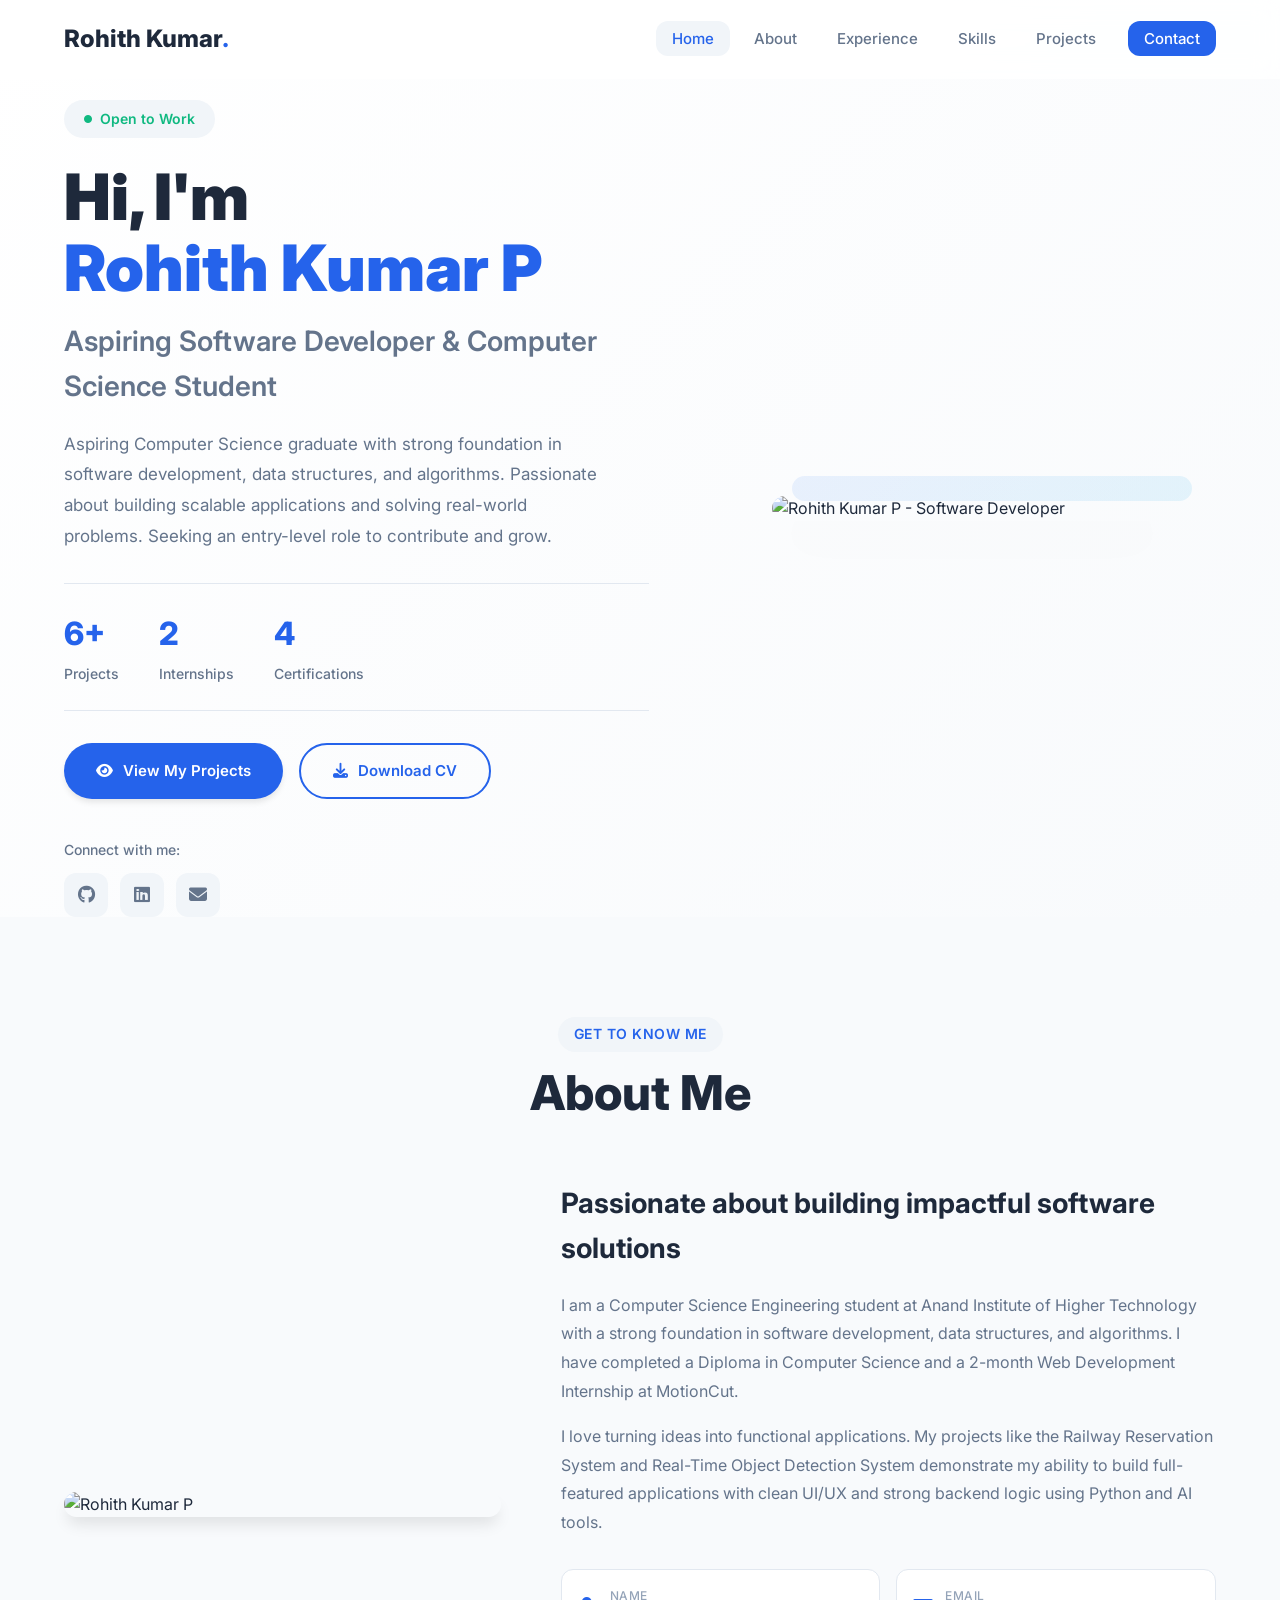
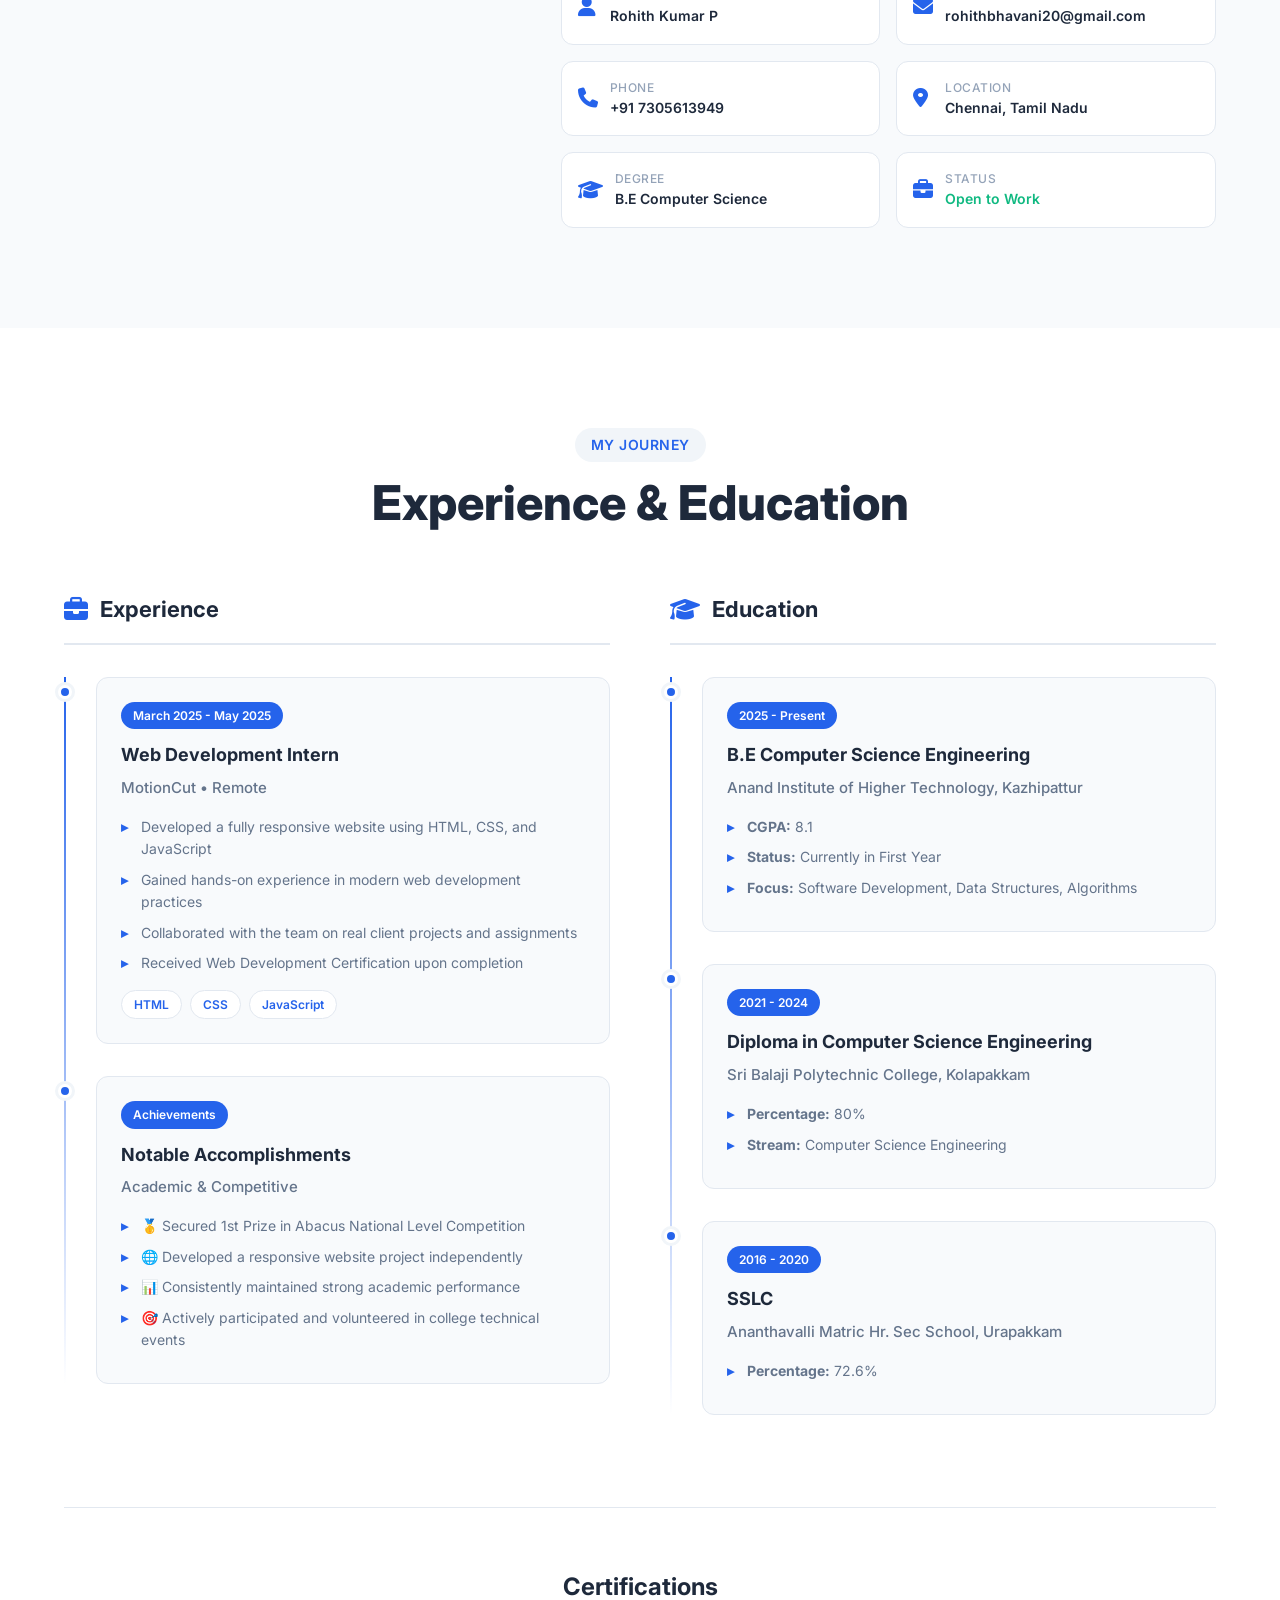
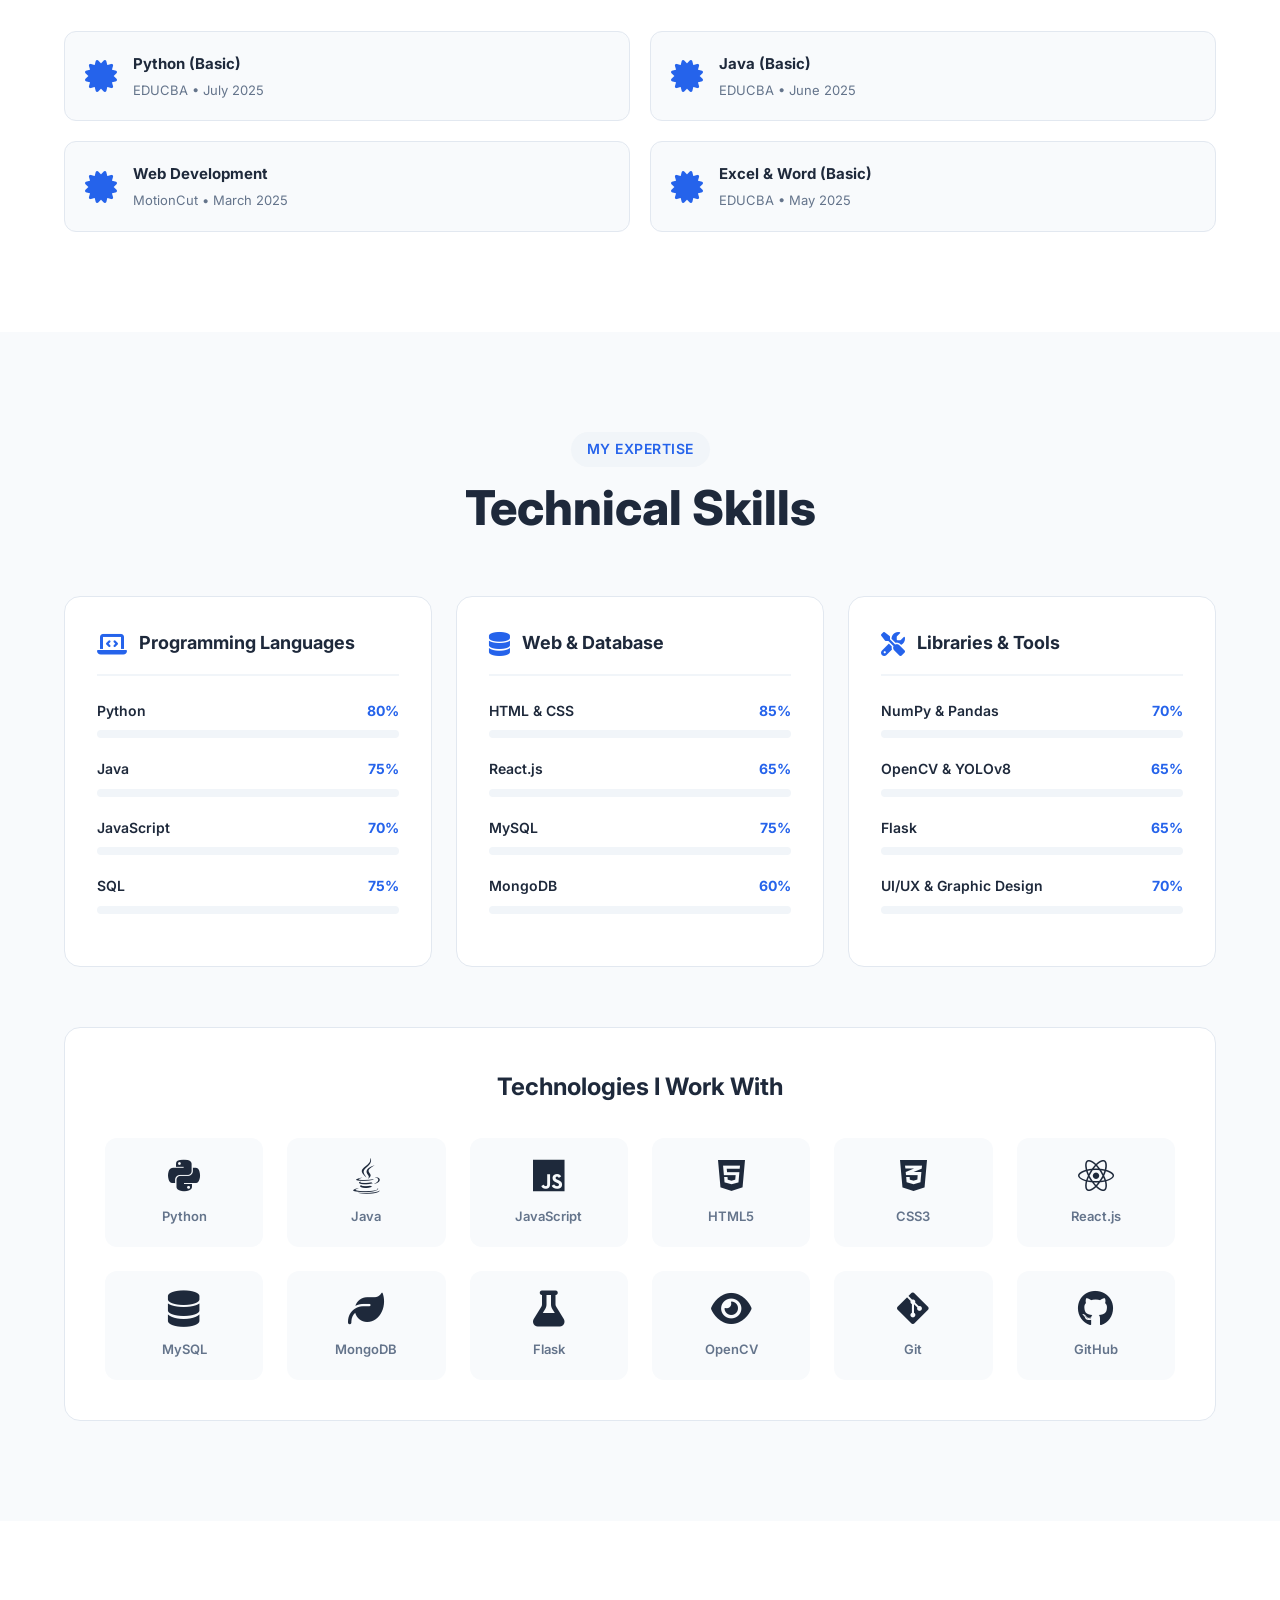
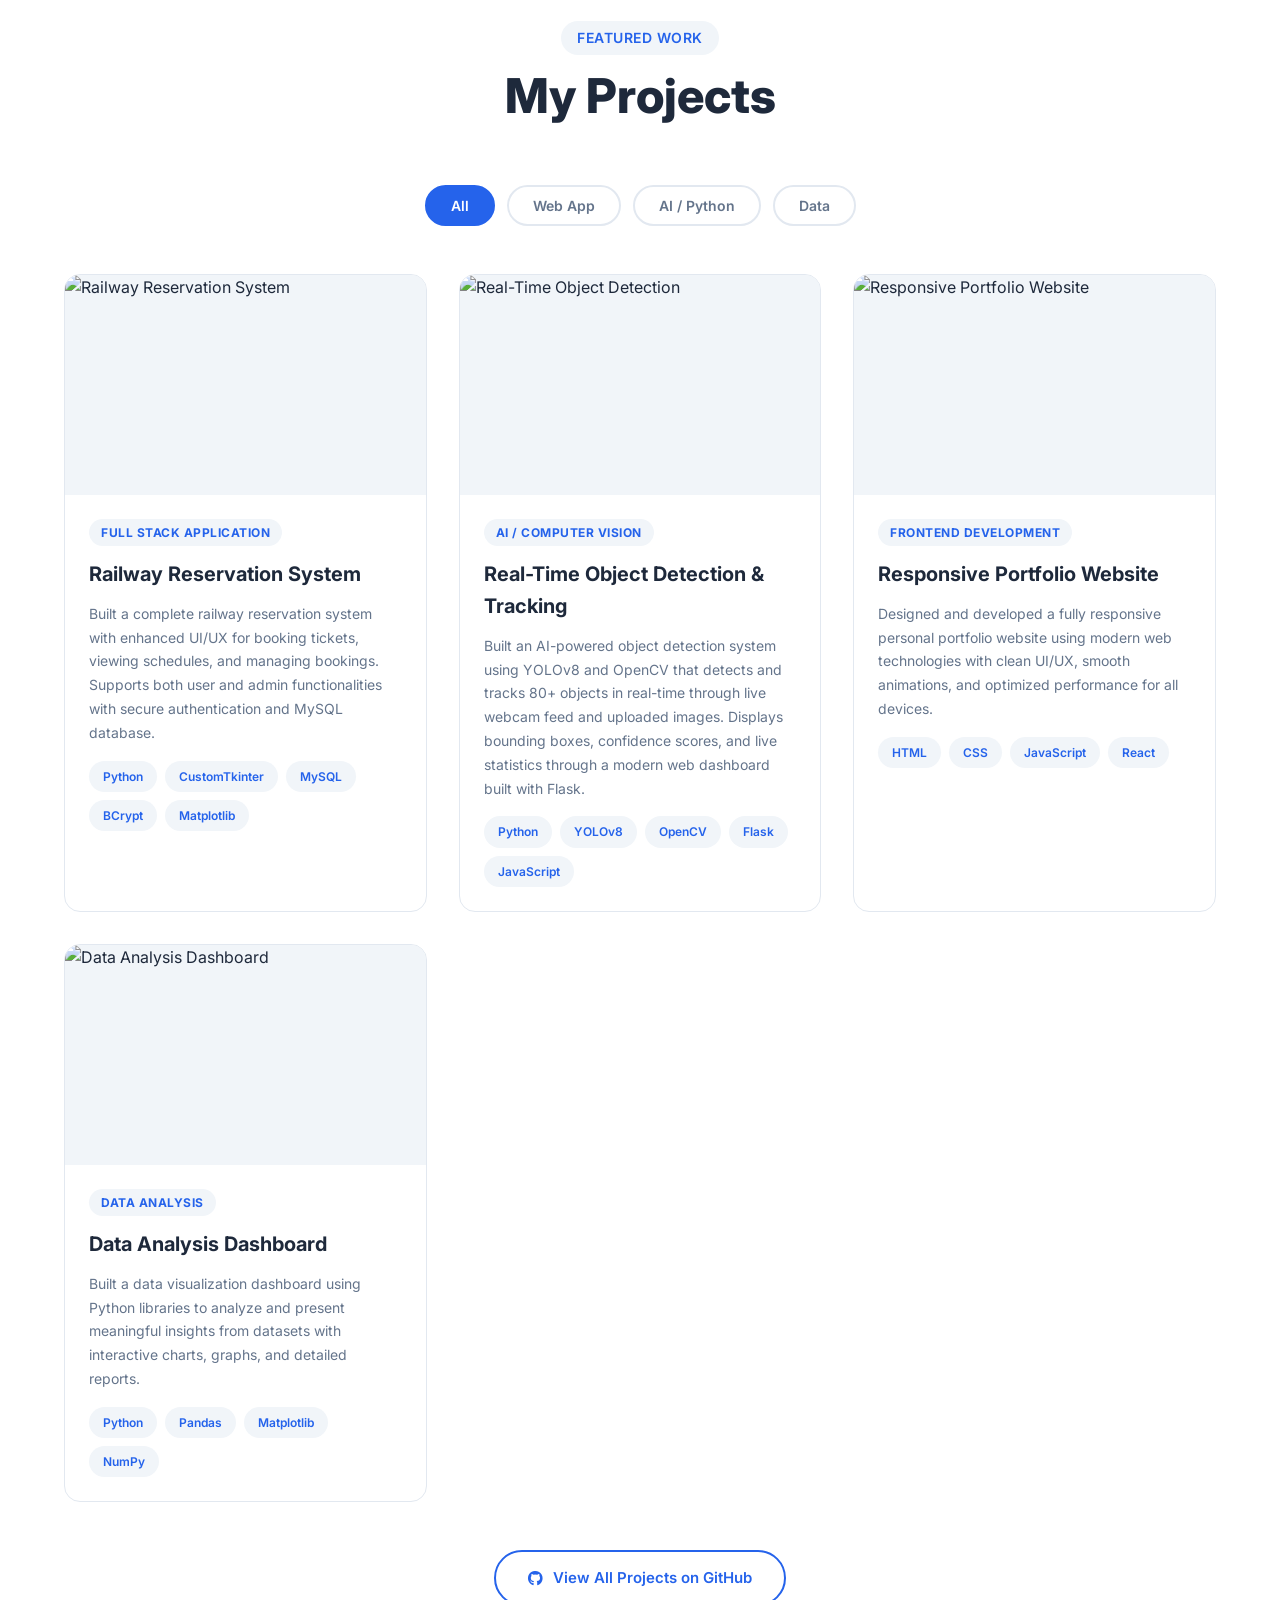
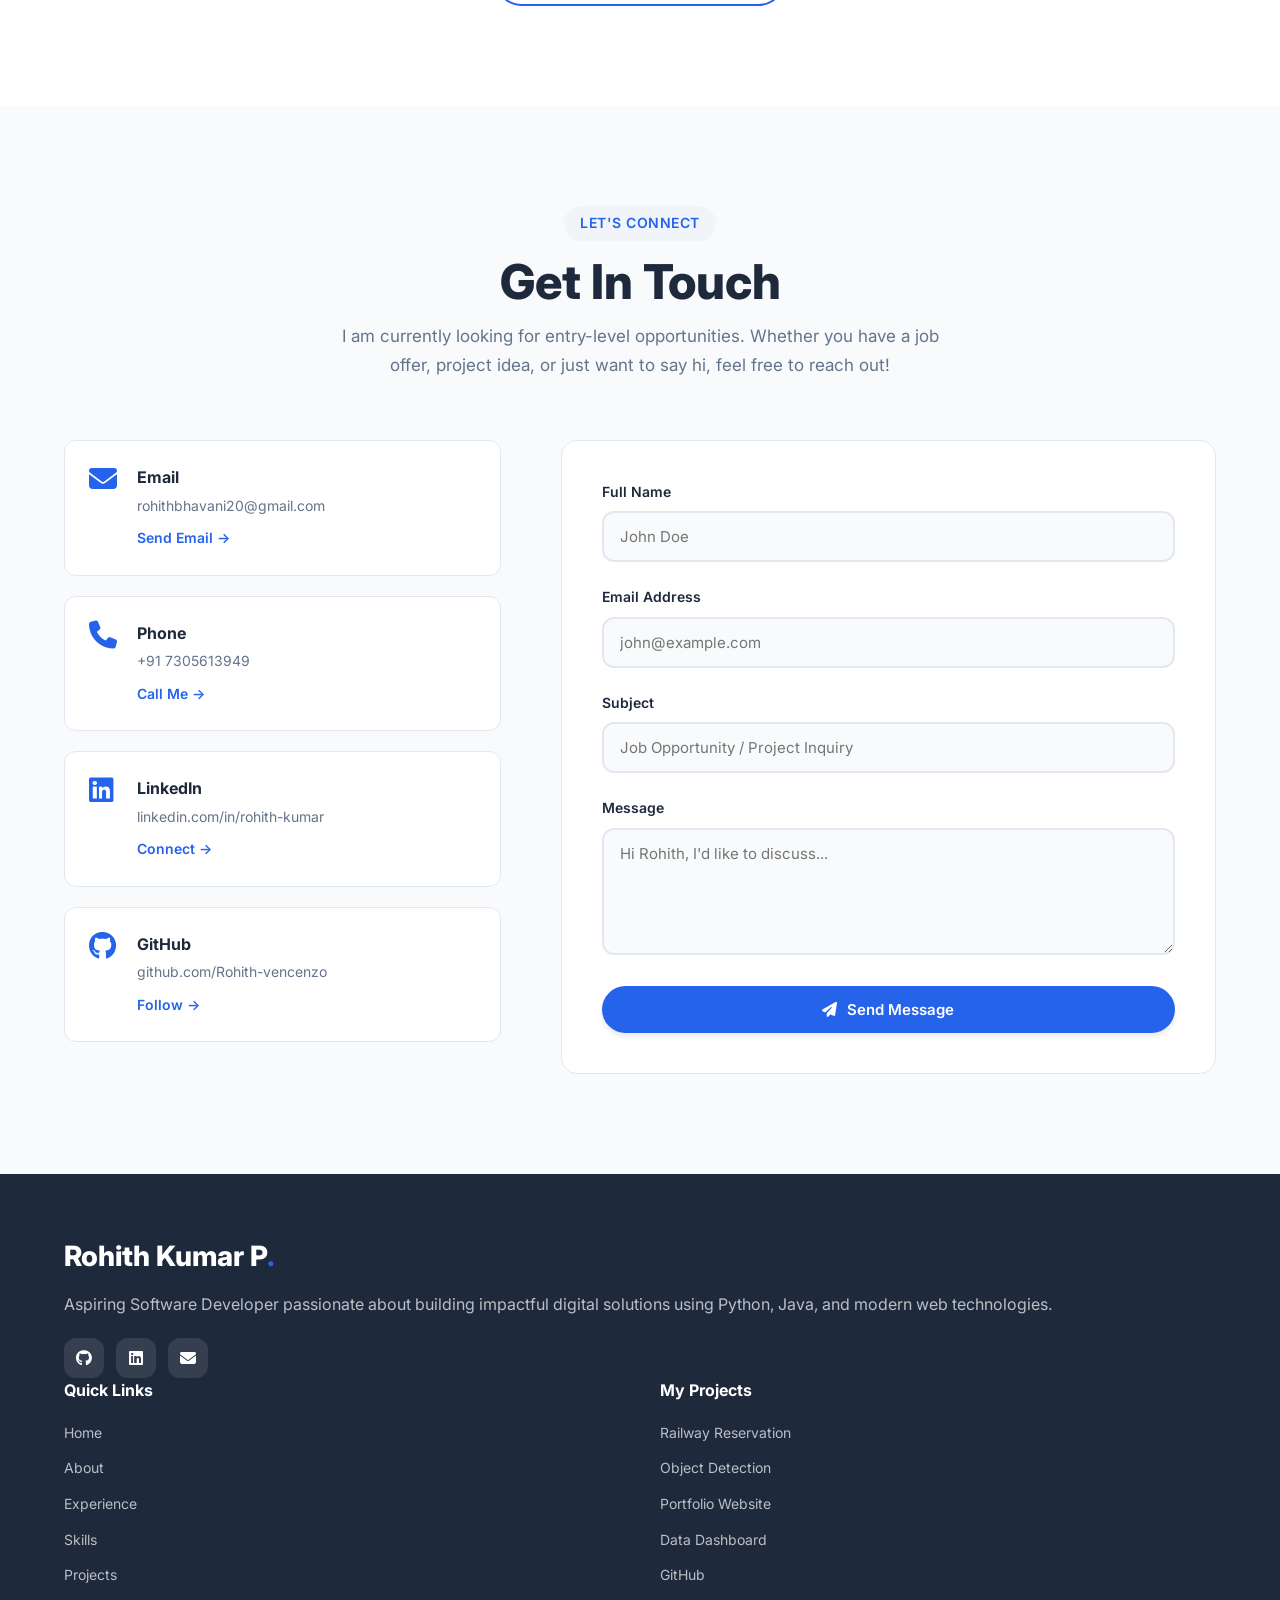
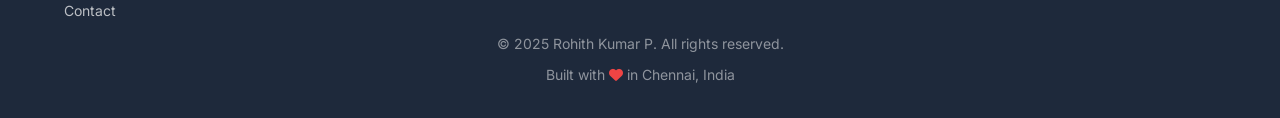
==== index.html @ 788bb5a9 "Rename portfolio.html to index.html" ====
<!DOCTYPE html>
<html lang="en">
<head>
    <meta charset="UTF-8">
    <meta name="viewport" content="width=device-width, initial-scale=1.0">
    <title>Rohith Kumar P | Software Developer</title>
    <link rel="stylesheet" href="style.css">
    <link rel="stylesheet" href="https://cdnjs.cloudflare.com/ajax/libs/font-awesome/6.5.0/css/all.min.css">
    <link href="https://fonts.googleapis.com/css2?family=Inter:wght@300;400;500;600;700;800&display=swap" rel="stylesheet">
</head>
<body>

    <!-- ========== NAVBAR ========== -->
    <nav class="navbar" id="navbar">
        <div class="nav-container">
            <div class="nav-logo">Rohith Kumar<span class="logo-dot">.</span></div>
            <ul class="nav-menu" id="nav-menu">
                <li><a href="#home" class="nav-link active">Home</a></li>
                <li><a href="#about" class="nav-link">About</a></li>
                <li><a href="#experience" class="nav-link">Experience</a></li>
                <li><a href="#skills" class="nav-link">Skills</a></li>
                <li><a href="#projects" class="nav-link">Projects</a></li>
                <li><a href="#contact" class="nav-link btn-contact">Contact</a></li>
            </ul>
            <div class="hamburger" id="hamburger">
                <span></span><span></span><span></span>
            </div>
        </div>
    </nav>

    <!-- ========== HERO SECTION ========== -->
    <section class="hero" id="home">
        <div class="container">
            <div class="hero-content">
                <div class="hero-text">
                    <div class="hero-badge">
                        <i class="fas fa-circle"></i> Open to Work
                    </div>
                    <h1 class="hero-title">
                        Hi, I'm <span class="highlight">Rohith Kumar P</span>
                    </h1>
                    <h2 class="hero-subtitle">
                        Aspiring Software Developer & Computer Science Student
                    </h2>
                    <p class="hero-description">
                        Aspiring Computer Science graduate with strong foundation in 
                        software development, data structures, and algorithms. Passionate 
                        about building scalable applications and solving real-world problems. 
                        Seeking an entry-level role to contribute and grow.
                    </p>
                    <div class="hero-stats">
                        <div class="stat-item">
                            <h3>6+</h3>
                            <p>Projects</p>
                        </div>
                        <div class="stat-item">
                            <h3>2</h3>
                            <p>Internships</p>
                        </div>
                        <div class="stat-item">
                            <h3>4</h3>
                            <p>Certifications</p>
                        </div>
                    </div>
                    <div class="hero-buttons">
                        <a href="#projects" class="btn btn-primary">
                            <i class="fas fa-eye"></i> View My Projects
                        </a>
                        <a href="assets/resume.pdf" 
                           class="btn btn-secondary" 
                           download="Rohith_Kumar_Resume.pdf">
                            <i class="fas fa-download"></i> Download CV
                        </a>
                    </div>
                    <div class="hero-social">
                        <p>Connect with me:</p>
                        <div class="social-links">
                            <a href="https://github.com/Rohith-vencenzo" 
                               target="_blank" 
                               aria-label="GitHub">
                                <i class="fab fa-github"></i>
                            </a>
                            <a href="https://www.linkedin.com/in/rohith-kumar-832450291" 
                               target="_blank" 
                               aria-label="LinkedIn">
                                <i class="fab fa-linkedin"></i>
                            </a>
                            <a href="mailto:rohithbhavani20@gmail.com" 
                               aria-label="Email">
                                <i class="fas fa-envelope"></i>
                            </a>
                        </div>
                    </div>
                </div>
                <div class="hero-image">
                    <div class="image-container">
                        <img src="assets/images/profile.png" 
                             alt="Rohith Kumar P - Software Developer">
                        <div class="image-shape"></div>
                    </div>
                </div>
            </div>
        </div>
    </section>

    <!-- ========== ABOUT SECTION ========== -->
    <section class="about section-padding" id="about">
        <div class="container">
            <div class="section-header">
                <span class="section-label">Get To Know Me</span>
                <h2 class="section-title">About Me</h2>
            </div>
            <div class="about-content">
                <div class="about-image">
                    <img src="assets/images/about.png" alt="Rohith Kumar P">
                    <div class="about-decoration"></div>
                </div>
                <div class="about-text">
                    <h3>Passionate about building impactful software solutions</h3>
                    <p>
                        I am a Computer Science Engineering student at Anand Institute 
                        of Higher Technology with a strong foundation in software 
                        development, data structures, and algorithms. I have completed 
                        a Diploma in Computer Science and a 2-month Web Development 
                        Internship at MotionCut.
                    </p>
                    <p>
                        I love turning ideas into functional applications. My projects 
                        like the Railway Reservation System and Real-Time Object Detection 
                        System demonstrate my ability to build full-featured applications 
                        with clean UI/UX and strong backend logic using Python and AI tools.
                    </p>

                    <div class="about-info-grid">
                        <div class="info-card">
                            <i class="fas fa-user"></i>
                            <div>
                                <span class="label">Name</span>
                                <span class="value">Rohith Kumar P</span>
                            </div>
                        </div>
                        <div class="info-card">
                            <i class="fas fa-envelope"></i>
                            <div>
                                <span class="label">Email</span>
                                <span class="value">rohithbhavani20@gmail.com</span>
                            </div>
                        </div>
                        <div class="info-card">
                            <i class="fas fa-phone"></i>
                            <div>
                                <span class="label">Phone</span>
                                <span class="value">+91 7305613949</span>
                            </div>
                        </div>
                        <div class="info-card">
                            <i class="fas fa-map-marker-alt"></i>
                            <div>
                                <span class="label">Location</span>
                                <span class="value">Chennai, Tamil Nadu</span>
                            </div>
                        </div>
                        <div class="info-card">
                            <i class="fas fa-graduation-cap"></i>
                            <div>
                                <span class="label">Degree</span>
                                <span class="value">B.E Computer Science</span>
                            </div>
                        </div>
                        <div class="info-card">
                            <i class="fas fa-briefcase"></i>
                            <div>
                                <span class="label">Status</span>
                                <span class="value available">Open to Work</span>
                            </div>
                        </div>
                    </div>
                </div>
            </div>
        </div>
    </section>

    <!-- ========== EXPERIENCE & EDUCATION ========== -->
    <section class="experience section-padding" id="experience">
        <div class="container">
            <div class="section-header">
                <span class="section-label">My Journey</span>
                <h2 class="section-title">Experience & Education</h2>
            </div>
            <div class="timeline-container">

                <!-- Experience Column -->
                <div class="timeline-column">
                    <div class="column-header">
                        <i class="fas fa-briefcase"></i>
                        <h3>Experience</h3>
                    </div>
                    <div class="timeline">
                        <div class="timeline-item">
                            <div class="timeline-marker"></div>
                            <div class="timeline-card">
                                <span class="date">March 2025 - May 2025</span>
                                <h4>Web Development Intern</h4>
                                <h5>MotionCut • Remote</h5>
                                <ul>
                                    <li>Developed a fully responsive website using 
                                        HTML, CSS, and JavaScript</li>
                                    <li>Gained hands-on experience in modern web 
                                        development practices</li>
                                    <li>Collaborated with the team on real client 
                                        projects and assignments</li>
                                    <li>Received Web Development Certification 
                                        upon completion</li>
                                </ul>
                                <div class="tech-stack">
                                    <span>HTML</span>
                                    <span>CSS</span>
                                    <span>JavaScript</span>
                                </div>
                            </div>
                        </div>

                        <!-- Achievements as second experience card -->
                        <div class="timeline-item">
                            <div class="timeline-marker"></div>
                            <div class="timeline-card">
                                <span class="date">Achievements</span>
                                <h4>Notable Accomplishments</h4>
                                <h5>Academic & Competitive</h5>
                                <ul>
                                    <li>🥇 Secured 1st Prize in Abacus National 
                                        Level Competition</li>
                                    <li>🌐 Developed a responsive website project 
                                        independently</li>
                                    <li>📊 Consistently maintained strong academic 
                                        performance</li>
                                    <li>🎯 Actively participated and volunteered in 
                                        college technical events</li>
                                </ul>
                            </div>
                        </div>
                    </div>
                </div>

                <!-- Education Column -->
                <div class="timeline-column">
                    <div class="column-header">
                        <i class="fas fa-graduation-cap"></i>
                        <h3>Education</h3>
                    </div>
                    <div class="timeline">
                        <div class="timeline-item">
                            <div class="timeline-marker"></div>
                            <div class="timeline-card">
                                <span class="date">2025 - Present</span>
                                <h4>B.E Computer Science Engineering</h4>
                                <h5>Anand Institute of Higher Technology, 
                                    Kazhipattur</h5>
                                <ul>
                                    <li><strong>CGPA:</strong> 8.1</li>
                                    <li><strong>Status:</strong> Currently 
                                        in First Year</li>
                                    <li><strong>Focus:</strong> Software Development, 
                                        Data Structures, Algorithms</li>
                                </ul>
                            </div>
                        </div>
                        <div class="timeline-item">
                            <div class="timeline-marker"></div>
                            <div class="timeline-card">
                                <span class="date">2021 - 2024</span>
                                <h4>Diploma in Computer Science Engineering</h4>
                                <h5>Sri Balaji Polytechnic College, Kolapakkam</h5>
                                <ul>
                                    <li><strong>Percentage:</strong> 80%</li>
                                    <li><strong>Stream:</strong> Computer Science 
                                        Engineering</li>
                                </ul>
                            </div>
                        </div>
                        <div class="timeline-item">
                            <div class="timeline-marker"></div>
                            <div class="timeline-card">
                                <span class="date">2016 - 2020</span>
                                <h4>SSLC</h4>
                                <h5>Ananthavalli Matric Hr. Sec School, 
                                    Urapakkam</h5>
                                <ul>
                                    <li><strong>Percentage:</strong> 72.6%</li>
                                </ul>
                            </div>
                        </div>
                    </div>
                </div>
            </div>

            <!-- Certifications -->
            <div class="certifications">
                <h3>Certifications</h3>
                <div class="cert-grid">
                    <div class="cert-card">
                        <i class="fas fa-certificate"></i>
                        <div>
                            <h4>Python (Basic)</h4>
                            <p>EDUCBA • July 2025</p>
                        </div>
                    </div>
                    <div class="cert-card">
                        <i class="fas fa-certificate"></i>
                        <div>
                            <h4>Java (Basic)</h4>
                            <p>EDUCBA • June 2025</p>
                        </div>
                    </div>
                    <div class="cert-card">
                        <i class="fas fa-certificate"></i>
                        <div>
                            <h4>Web Development</h4>
                            <p>MotionCut • March 2025</p>
                        </div>
                    </div>
                    <div class="cert-card">
                        <i class="fas fa-certificate"></i>
                        <div>
                            <h4>Excel & Word (Basic)</h4>
                            <p>EDUCBA • May 2025</p>
                        </div>
                    </div>
                </div>
            </div>

        </div>
    </section>

    <!-- ========== SKILLS SECTION ========== -->
    <section class="skills section-padding" id="skills">
        <div class="container">
            <div class="section-header">
                <span class="section-label">My Expertise</span>
                <h2 class="section-title">Technical Skills</h2>
            </div>

            <div class="skills-categories">

                <!-- Programming Languages -->
                <div class="skill-category">
                    <div class="category-header">
                        <i class="fas fa-laptop-code"></i>
                        <h3>Programming Languages</h3>
                    </div>
                    <div class="skills-list">
                        <div class="skill-item">
                            <div class="skill-header">
                                <span class="skill-name">Python</span>
                                <span class="skill-percentage">80%</span>
                            </div>
                            <div class="skill-bar">
                                <div class="skill-progress" data-width="80"></div>
                            </div>
                        </div>
                        <div class="skill-item">
                            <div class="skill-header">
                                <span class="skill-name">Java</span>
                                <span class="skill-percentage">75%</span>
                            </div>
                            <div class="skill-bar">
                                <div class="skill-progress" data-width="75"></div>
                            </div>
                        </div>
                        <div class="skill-item">
                            <div class="skill-header">
                                <span class="skill-name">JavaScript</span>
                                <span class="skill-percentage">70%</span>
                            </div>
                            <div class="skill-bar">
                                <div class="skill-progress" data-width="70"></div>
                            </div>
                        </div>
                        <div class="skill-item">
                            <div class="skill-header">
                                <span class="skill-name">SQL</span>
                                <span class="skill-percentage">75%</span>
                            </div>
                            <div class="skill-bar">
                                <div class="skill-progress" data-width="75"></div>
                            </div>
                        </div>
                    </div>
                </div>

                <!-- Web & Database -->
                <div class="skill-category">
                    <div class="category-header">
                        <i class="fas fa-database"></i>
                        <h3>Web & Database</h3>
                    </div>
                    <div class="skills-list">
                        <div class="skill-item">
                            <div class="skill-header">
                                <span class="skill-name">HTML & CSS</span>
                                <span class="skill-percentage">85%</span>
                            </div>
                            <div class="skill-bar">
                                <div class="skill-progress" data-width="85"></div>
                            </div>
                        </div>
                        <div class="skill-item">
                            <div class="skill-header">
                                <span class="skill-name">React.js</span>
                                <span class="skill-percentage">65%</span>
                            </div>
                            <div class="skill-bar">
                                <div class="skill-progress" data-width="65"></div>
                            </div>
                        </div>
                        <div class="skill-item">
                            <div class="skill-header">
                                <span class="skill-name">MySQL</span>
                                <span class="skill-percentage">75%</span>
                            </div>
                            <div class="skill-bar">
                                <div class="skill-progress" data-width="75"></div>
                            </div>
                        </div>
                        <div class="skill-item">
                            <div class="skill-header">
                                <span class="skill-name">MongoDB</span>
                                <span class="skill-percentage">60%</span>
                            </div>
                            <div class="skill-bar">
                                <div class="skill-progress" data-width="60"></div>
                            </div>
                        </div>
                    </div>
                </div>

                <!-- Tools & Libraries -->
                <div class="skill-category">
                    <div class="category-header">
                        <i class="fas fa-tools"></i>
                        <h3>Libraries & Tools</h3>
                    </div>
                    <div class="skills-list">
                        <div class="skill-item">
                            <div class="skill-header">
                                <span class="skill-name">NumPy & Pandas</span>
                                <span class="skill-percentage">70%</span>
                            </div>
                            <div class="skill-bar">
                                <div class="skill-progress" data-width="70"></div>
                            </div>
                        </div>
                        <div class="skill-item">
                            <div class="skill-header">
                                <span class="skill-name">OpenCV & YOLOv8</span>
                                <span class="skill-percentage">65%</span>
                            </div>
                            <div class="skill-bar">
                                <div class="skill-progress" data-width="65"></div>
                            </div>
                        </div>
                        <div class="skill-item">
                            <div class="skill-header">
                                <span class="skill-name">Flask</span>
                                <span class="skill-percentage">65%</span>
                            </div>
                            <div class="skill-bar">
                                <div class="skill-progress" data-width="65"></div>
                            </div>
                        </div>
                        <div class="skill-item">
                            <div class="skill-header">
                                <span class="skill-name">UI/UX & Graphic Design</span>
                                <span class="skill-percentage">70%</span>
                            </div>
                            <div class="skill-bar">
                                <div class="skill-progress" data-width="70"></div>
                            </div>
                        </div>
                    </div>
                </div>
            </div>

            <!-- Tech Icons Grid -->
            <div class="tech-icons">
                <h3>Technologies I Work With</h3>
                <div class="icons-grid">
                    <div class="tech-icon">
                        <i class="fab fa-python"></i>
                        <span>Python</span>
                    </div>
                    <div class="tech-icon">
                        <i class="fab fa-java"></i>
                        <span>Java</span>
                    </div>
                    <div class="tech-icon">
                        <i class="fab fa-js"></i>
                        <span>JavaScript</span>
                    </div>
                    <div class="tech-icon">
                        <i class="fab fa-html5"></i>
                        <span>HTML5</span>
                    </div>
                    <div class="tech-icon">
                        <i class="fab fa-css3-alt"></i>
                        <span>CSS3</span>
                    </div>
                    <div class="tech-icon">
                        <i class="fab fa-react"></i>
                        <span>React.js</span>
                    </div>
                    <div class="tech-icon">
                        <i class="fas fa-database"></i>
                        <span>MySQL</span>
                    </div>
                    <div class="tech-icon">
                        <i class="fas fa-leaf"></i>
                        <span>MongoDB</span>
                    </div>
                    <div class="tech-icon">
                        <i class="fas fa-flask"></i>
                        <span>Flask</span>
                    </div>
                    <div class="tech-icon">
                        <i class="fas fa-eye"></i>
                        <span>OpenCV</span>
                    </div>
                    <div class="tech-icon">
                        <i class="fab fa-git-alt"></i>
                        <span>Git</span>
                    </div>
                    <div class="tech-icon">
                        <i class="fab fa-github"></i>
                        <span>GitHub</span>
                    </div>
                </div>
            </div>

        </div>
    </section>

    <!-- ========== PROJECTS SECTION ========== -->
    <section class="projects section-padding" id="projects">
        <div class="container">
            <div class="section-header">
                <span class="section-label">Featured Work</span>
                <h2 class="section-title">My Projects</h2>
            </div>

            <!-- Filter Buttons -->
            <div class="project-filters">
                <button class="filter-btn active" data-filter="all">All</button>
                <button class="filter-btn" data-filter="web">Web App</button>
                <button class="filter-btn" data-filter="ai">AI / Python</button>
                <button class="filter-btn" data-filter="data">Data</button>
            </div>

            <div class="projects-grid">

                <!-- Project 1 - Railway Reservation -->
                <div class="project-card" data-category="web">
                    <div class="project-image">
                        <img src="assets/images/project1.png" 
                             alt="Railway Reservation System">
                        <div class="project-overlay">
                            <a href="https://github.com/Rohith-vencenzo" 
                               target="_blank" 
                               class="overlay-link"
                               title="View on GitHub">
                                <i class="fab fa-github"></i>
                            </a>
                        </div>
                    </div>
                    <div class="project-content">
                        <div class="project-header">
                            <span class="project-type">Full Stack Application</span>
                        </div>
                        <h3>Railway Reservation System</h3>
                        <p>
                            Built a complete railway reservation system with enhanced 
                            UI/UX for booking tickets, viewing schedules, and managing 
                            bookings. Supports both user and admin functionalities with 
                            secure authentication and MySQL database.
                        </p>
                        <div class="project-tags">
                            <span>Python</span>
                            <span>CustomTkinter</span>
                            <span>MySQL</span>
                            <span>BCrypt</span>
                            <span>Matplotlib</span>
                        </div>
                    </div>
                </div>

                <!-- Project 2 - Object Detection ✅ NEW PROJECT ADDED HERE -->
                <div class="project-card" data-category="ai">
                    <div class="project-image">
                        <img src="assets/images/project4.png" 
                             alt="Real-Time Object Detection">
                        <div class="project-overlay">
                            <a href="https://github.com/Rohith-vencenzo" 
                               target="_blank" 
                               class="overlay-link"
                               title="View on GitHub">
                                <i class="fab fa-github"></i>
                            </a>
                        </div>
                    </div>
                    <div class="project-content">
                        <div class="project-header">
                            <span class="project-type">AI / Computer Vision</span>
                        </div>
                        <h3>Real-Time Object Detection & Tracking</h3>
                        <p>
                            Built an AI-powered object detection system using YOLOv8 
                            and OpenCV that detects and tracks 80+ objects in real-time 
                            through live webcam feed and uploaded images. Displays 
                            bounding boxes, confidence scores, and live statistics 
                            through a modern web dashboard built with Flask.
                        </p>
                        <div class="project-tags">
                            <span>Python</span>
                            <span>YOLOv8</span>
                            <span>OpenCV</span>
                            <span>Flask</span>
                            <span>JavaScript</span>
                        </div>
                    </div>
                </div>

                <!-- Project 3 - Portfolio Website -->
                <div class="project-card" data-category="web">
                    <div class="project-image">
                        <img src="assets/images/project2.png" 
                             alt="Responsive Portfolio Website">
                        <div class="project-overlay">
                            <a href="https://github.com/Rohith-vencenzo" 
                               target="_blank" 
                               class="overlay-link"
                               title="View on GitHub">
                                <i class="fab fa-github"></i>
                            </a>
                        </div>
                    </div>
                    <div class="project-content">
                        <div class="project-header">
                            <span class="project-type">Frontend Development</span>
                        </div>
                        <h3>Responsive Portfolio Website</h3>
                        <p>
                            Designed and developed a fully responsive personal portfolio 
                            website using modern web technologies with clean UI/UX, 
                            smooth animations, and optimized performance for all devices.
                        </p>
                        <div class="project-tags">
                            <span>HTML</span>
                            <span>CSS</span>
                            <span>JavaScript</span>
                            <span>React</span>
                        </div>
                    </div>
                </div>

                <!-- Project 4 - Data Analysis -->
                <div class="project-card" data-category="data">
                    <div class="project-image">
                        <img src="assets/images/project3.png" 
                             alt="Data Analysis Dashboard">
                        <div class="project-overlay">
                            <a href="https://github.com/Rohith-vencenzo" 
                               target="_blank" 
                               class="overlay-link"
                               title="View on GitHub">
                                <i class="fab fa-github"></i>
                            </a>
                        </div>
                    </div>
                    <div class="project-content">
                        <div class="project-header">
                            <span class="project-type">Data Analysis</span>
                        </div>
                        <h3>Data Analysis Dashboard</h3>
                        <p>
                            Built a data visualization dashboard using Python libraries 
                            to analyze and present meaningful insights from datasets 
                            with interactive charts, graphs, and detailed reports.
                        </p>
                        <div class="project-tags">
                            <span>Python</span>
                            <span>Pandas</span>
                            <span>Matplotlib</span>
                            <span>NumPy</span>
                        </div>
                    </div>
                </div>

            </div>

            <!-- GitHub Button -->
            <div class="view-all">
                <a href="https://github.com/Rohith-vencenzo" 
                   target="_blank" 
                   class="btn btn-secondary">
                    <i class="fab fa-github"></i> View All Projects on GitHub
                </a>
            </div>

        </div>
    </section>

    <!-- ========== CONTACT SECTION ========== -->
    <section class="contact section-padding" id="contact">
        <div class="container">
            <div class="section-header">
                <span class="section-label">Let's Connect</span>
                <h2 class="section-title">Get In Touch</h2>
                <p class="section-description">
                    I am currently looking for entry-level opportunities. 
                    Whether you have a job offer, project idea, or just want 
                    to say hi, feel free to reach out!
                </p>
            </div>
            <div class="contact-content">
                <div class="contact-info">
                    <div class="info-box">
                        <i class="fas fa-envelope"></i>
                        <div>
                            <h4>Email</h4>
                            <p>rohithbhavani20@gmail.com</p>
                            <a href="mailto:rohithbhavani20@gmail.com">
                                Send Email →
                            </a>
                        </div>
                    </div>
                    <div class="info-box">
                        <i class="fas fa-phone"></i>
                        <div>
                            <h4>Phone</h4>
                            <p>+91 7305613949</p>
                            <a href="tel:+917305613949">Call Me →</a>
                        </div>
                    </div>
                    <div class="info-box">
                        <i class="fab fa-linkedin"></i>
                        <div>
                            <h4>LinkedIn</h4>
                            <p>linkedin.com/in/rohith-kumar</p>
                            <a href="https://www.linkedin.com/in/rohith-kumar-832450291" 
                               target="_blank">
                                Connect →
                            </a>
                        </div>
                    </div>
                    <div class="info-box">
                        <i class="fab fa-github"></i>
                        <div>
                            <h4>GitHub</h4>
                            <p>github.com/Rohith-vencenzo</p>
                            <a href="https://github.com/Rohith-vencenzo" 
                               target="_blank">
                                Follow →
                            </a>
                        </div>
                    </div>
                </div>

                <!-- Contact Form -->
                <form class="contact-form" id="contact-form">
                    <div class="form-group">
                        <label for="name">Full Name</label>
                        <input type="text" 
                               id="name" 
                               placeholder="John Doe" 
                               required>
                    </div>
                    <div class="form-group">
                        <label for="email">Email Address</label>
                        <input type="email" 
                               id="email" 
                               placeholder="john@example.com" 
                               required>
                    </div>
                    <div class="form-group">
                        <label for="subject">Subject</label>
                        <input type="text" 
                               id="subject" 
                               placeholder="Job Opportunity / Project Inquiry">
                    </div>
                    <div class="form-group">
                        <label for="message">Message</label>
                        <textarea id="message" 
                                  rows="5" 
                                  placeholder="Hi Rohith, I'd like to discuss..."
                                  required></textarea>
                    </div>
                    <button type="submit" class="btn btn-primary btn-full">
                        <i class="fas fa-paper-plane"></i> Send Message
                    </button>
                    <div class="form-status" id="form-status"></div>
                </form>
            </div>
        </div>
    </section>

    <!-- ========== FOOTER ========== -->
    <footer class="footer">
        <div class="container">
            <div class="footer-top">
                <div class="footer-info">
                    <h3>Rohith Kumar P<span>.</span></h3>
                    <p>
                        Aspiring Software Developer passionate about 
                        building impactful digital solutions using 
                        Python, Java, and modern web technologies.
                    </p>
                    <div class="footer-social">
                        <a href="https://github.com/Rohith-vencenzo" 
                           target="_blank">
                            <i class="fab fa-github"></i>
                        </a>
                        <a href="https://www.linkedin.com/in/rohith-kumar-832450291" 
                           target="_blank">
                            <i class="fab fa-linkedin"></i>
                        </a>
                        <a href="mailto:rohithbhavani20@gmail.com">
                            <i class="fas fa-envelope"></i>
                        </a>
                    </div>
                </div>
                <div class="footer-links">
                    <div class="link-column">
                        <h4>Quick Links</h4>
                        <ul>
                            <li><a href="#home">Home</a></li>
                            <li><a href="#about">About</a></li>
                            <li><a href="#experience">Experience</a></li>
                            <li><a href="#skills">Skills</a></li>
                            <li><a href="#projects">Projects</a></li>
                            <li><a href="#contact">Contact</a></li>
                        </ul>
                    </div>
                    <div class="link-column">
                        <h4>My Projects</h4>
                        <ul>
                            <li><a href="#projects">Railway Reservation</a></li>
                            <li><a href="#projects">Object Detection</a></li>
                            <li><a href="#projects">Portfolio Website</a></li>
                            <li><a href="#projects">Data Dashboard</a></li>
                            <li><a href="https://github.com/Rohith-vencenzo" 
                                   target="_blank">GitHub</a></li>
                        </ul>
                    </div>
                </div>
            </div>
            <div class="footer-bottom">
                <p>&copy; 2025 Rohith Kumar P. All rights reserved.</p>
                <p>Built with <i class="fas fa-heart"></i> in Chennai, India</p>
            </div>
        </div>
    </footer>

    <script src="js/main.js"></script>
</body>
</html>
---- style.css ----
/* ============================================
   PROFESSIONAL LIGHT THEME - IT PORTFOLIO
   ============================================ */

/* ===== CSS VARIABLES ===== */
:root {
    /* Primary Colors - Professional Blue */
    --primary:          #2563eb;
    --primary-dark:     #1d4ed8;
    --primary-light:    #3b82f6;
    --accent:           #0ea5e9;
    
    /* Background Colors */
    --bg-primary:       #ffffff;
    --bg-secondary:     #f8fafc;
    --bg-tertiary:      #f1f5f9;
    
    /* Text Colors */
    --text-primary:     #1e293b;
    --text-secondary:   #64748b;
    --text-muted:       #94a3b8;
    
    /* Border & Divider */
    --border:           #e2e8f0;
    --border-dark:      #cbd5e1;
    
    /* Status Colors */
    --success:          #10b981;
    --warning:          #f59e0b;
    --error:            #ef4444;
    
    /* Shadows */
    --shadow-sm:        0 1px 2px 0 rgba(0, 0, 0, 0.05);
    --shadow:           0 4px 6px -1px rgba(0, 0, 0, 0.1);
    --shadow-md:        0 10px 15px -3px rgba(0, 0, 0, 0.1);
    --shadow-lg:        0 20px 25px -5px rgba(0, 0, 0, 0.1);
    --shadow-xl:        0 25px 50px -12px rgba(0, 0, 0, 0.25);
    
    /* Typography */
    --font-primary:     'Inter', -apple-system, BlinkMacSystemFont, 'Segoe UI', sans-serif;
    --font-mono:        'Courier New', monospace;
    
    /* Transitions */
    --transition:       all 0.3s cubic-bezier(0.4, 0, 0.2, 1);
    --transition-slow:  all 0.5s cubic-bezier(0.4, 0, 0.2, 1);
    
    /* Border Radius */
    --radius-sm:        6px;
    --radius:           12px;
    --radius-lg:        16px;
    --radius-xl:        24px;
    --radius-full:      9999px;
    
    /* Spacing */
    --section-padding:  100px;
}

/* ===== RESET & BASE STYLES ===== */
* {
    margin: 0;
    padding: 0;
    box-sizing: border-box;
}

html {
    scroll-behavior: smooth;
    font-size: 16px;
}

body {
    font-family: var(--font-primary);
    background-color: var(--bg-primary);
    color: var(--text-primary);
    line-height: 1.6;
    overflow-x: hidden;
    -webkit-font-smoothing: antialiased;
    -moz-osx-font-smoothing: grayscale;
}

a {
    text-decoration: none;
    color: inherit;
    transition: var(--transition);
}

ul {
    list-style: none;
}

img {
    max-width: 100%;
    height: auto;
    display: block;
}

button {
    cursor: pointer;
    border: none;
    background: none;
    font-family: inherit;
}

/* ===== SCROLLBAR STYLING ===== */
::-webkit-scrollbar {
    width: 10px;
}

::-webkit-scrollbar-track {
    background: var(--bg-secondary);
}

::-webkit-scrollbar-thumb {
    background: var(--primary);
    border-radius: 5px;
}

::-webkit-scrollbar-thumb:hover {
    background: var(--primary-dark);
}

/* ===== SELECTION ===== */
::selection {
    background: var(--primary);
    color: white;
}

/* ===== UTILITY CLASSES ===== */
.container {
    max-width: 1200px;
    margin: 0 auto;
    padding: 0 24px;
}

.section-padding {
    padding: var(--section-padding) 0;
}

/* ===== BUTTONS ===== */
.btn {
    display: inline-flex;
    align-items: center;
    justify-content: center;
    gap: 10px;
    padding: 14px 32px;
    font-size: 15px;
    font-weight: 600;
    border-radius: var(--radius-full);
    transition: var(--transition);
    white-space: nowrap;
    position: relative;
    overflow: hidden;
}

.btn::before {
    content: '';
    position: absolute;
    top: 50%;
    left: 50%;
    width: 0;
    height: 0;
    border-radius: 50%;
    background: rgba(255, 255, 255, 0.3);
    transform: translate(-50%, -50%);
    transition: width 0.6s, height 0.6s;
}

.btn:hover::before {
    width: 300px;
    height: 300px;
}

.btn-primary {
    background: var(--primary);
    color: white;
    box-shadow: var(--shadow);
}

.btn-primary:hover {
    background: var(--primary-dark);
    transform: translateY(-2px);
    box-shadow: var(--shadow-md);
}

.btn-secondary {
    background: transparent;
    color: var(--primary);
    border: 2px solid var(--primary);
}

.btn-secondary:hover {
    background: var(--primary);
    color: white;
    transform: translateY(-2px);
}

.btn-full {
    width: 100%;
}

/* ===== SECTION HEADERS ===== */
.section-header {
    text-align: center;
    margin-bottom: 60px;
}

.section-label {
    display: inline-block;
    padding: 6px 16px;
    background: var(--bg-tertiary);
    color: var(--primary);
    font-size: 14px;
    font-weight: 600;
    border-radius: var(--radius-full);
    margin-bottom: 12px;
    text-transform: uppercase;
    letter-spacing: 0.5px;
}

.section-title {
    font-size: clamp(32px, 5vw, 48px);
    font-weight: 800;
    color: var(--text-primary);
    margin-bottom: 12px;
    line-height: 1.2;
}

.section-description {
    max-width: 600px;
    margin: 0 auto;
    color: var(--text-secondary);
    font-size: 17px;
    line-height: 1.7;
}

/* ===== NAVIGATION ===== */
.navbar {
    position: fixed;
    top: 0;
    width: 100%;
    z-index: 1000;
    padding: 20px 0;
    background: rgba(255, 255, 255, 0.8);
    backdrop-filter: blur(12px);
    -webkit-backdrop-filter: blur(12px);
    border-bottom: 1px solid transparent;
    transition: var(--transition);
}

.navbar.scrolled {
    padding: 12px 0;
    background: rgba(255, 255, 255, 0.95);
    border-bottom-color: var(--border);
    box-shadow: var(--shadow-sm);
}

.nav-container {
    max-width: 1200px;
    margin: 0 auto;
    padding: 0 24px;
    display: flex;
    justify-content: space-between;
    align-items: center;
}

.nav-logo {
    font-size: 24px;
    font-weight: 800;
    color: var(--text-primary);
}

.logo-dot {
    color: var(--primary);
}

.nav-menu {
    display: flex;
    align-items: center;
    gap: 8px;
}

.nav-link {
    padding: 8px 16px;
    color: var(--text-secondary);
    font-size: 15px;
    font-weight: 500;
    border-radius: var(--radius);
    transition: var(--transition);
}

.nav-link:hover,
.nav-link.active {
    color: var(--primary);
    background: var(--bg-tertiary);
}

.nav-link.btn-contact {
    background: var(--primary);
    color: white;
    margin-left: 8px;
}

.nav-link.btn-contact:hover {
    background: var(--primary-dark);
}

.hamburger {
    display: none;
    flex-direction: column;
    gap: 5px;
    cursor: pointer;
    padding: 8px;
}

.hamburger span {
    width: 24px;
    height: 2px;
    background: var(--text-primary);
    transition: var(--transition);
    border-radius: 2px;
}

/* ===== HERO SECTION ===== */
.hero {
    min-height: 100vh;
    display: flex;
    align-items: center;
    padding-top: 100px;
    position: relative;
    background: linear-gradient(135deg, var(--bg-primary) 0%, var(--bg-secondary) 100%);
}

.hero-content {
    display: grid;
    grid-template-columns: 1.2fr 1fr;
    gap: 80px;
    align-items: center;
}

.hero-badge {
    display: inline-flex;
    align-items: center;
    gap: 8px;
    padding: 8px 20px;
    background: var(--bg-tertiary);
    border-radius: var(--radius-full);
    margin-bottom: 24px;
    font-size: 14px;
    font-weight: 600;
    color: var(--success);
}

.hero-badge i {
    font-size: 8px;
    animation: pulse 2s ease-in-out infinite;
}

@keyframes pulse {
    0%, 100% { opacity: 1; }
    50% { opacity: 0.5; }
}

.hero-title {
    font-size: clamp(36px, 6vw, 64px);
    font-weight: 900;
    line-height: 1.1;
    margin-bottom: 16px;
    color: var(--text-primary);
}

.highlight {
    color: var(--primary);
    position: relative;
    display: inline-block;
}

.hero-subtitle {
    font-size: clamp(20px, 3vw, 28px);
    font-weight: 600;
    color: var(--text-secondary);
    margin-bottom: 20px;
}

.hero-description {
    font-size: 17px;
    line-height: 1.8;
    color: var(--text-secondary);
    margin-bottom: 32px;
    max-width: 540px;
}

.hero-stats {
    display: flex;
    gap: 40px;
    margin-bottom: 32px;
    padding: 24px 0;
    border-top: 1px solid var(--border);
    border-bottom: 1px solid var(--border);
}

.stat-item h3 {
    font-size: 32px;
    font-weight: 800;
    color: var(--primary);
    margin-bottom: 4px;
}

.stat-item p {
    font-size: 14px;
    color: var(--text-secondary);
    font-weight: 500;
}

.hero-buttons {
    display: flex;
    gap: 16px;
    flex-wrap: wrap;
    margin-bottom: 40px;
}

.hero-social p {
    font-size: 14px;
    color: var(--text-secondary);
    margin-bottom: 12px;
    font-weight: 500;
}

.social-links {
    display: flex;
    gap: 12px;
}

.social-links a {
    width: 44px;
    height: 44px;
    display: flex;
    align-items: center;
    justify-content: center;
    background: var(--bg-tertiary);
    border-radius: var(--radius);
    color: var(--text-secondary);
    font-size: 18px;
    transition: var(--transition);
}

.social-links a:hover {
    background: var(--primary);
    color: white;
    transform: translateY(-3px);
}

/* Hero Image */
.hero-image {
    position: relative;
}

.image-container {
    position: relative;
    width: 100%;
    max-width: 400px;
    margin: 0 auto;
}

.image-container img {
    width: 100%;
    border-radius: var(--radius-xl);
    box-shadow: var(--shadow-xl);
    position: relative;
    z-index: 2;
}

.image-shape {
    position: absolute;
    top: -20px;
    right: -20px;
    width: 100%;
    height: 100%;
    background: linear-gradient(135deg, var(--primary-light), var(--accent));
    border-radius: var(--radius-xl);
    z-index: 1;
    opacity: 0.1;
}

.floating-card {
    position: absolute;
    background: white;
    padding: 16px 20px;
    border-radius: var(--radius);
    box-shadow: var(--shadow-lg);
    display: flex;
    align-items: center;
    gap: 12px;
    z-index: 3;
    animation: float 3s ease-in-out infinite;
}

.floating-card i {
    font-size: 24px;
    color: var(--primary);
}

.floating-card h4 {
    font-size: 14px;
    font-weight: 700;
    margin-bottom: 2px;
}

.floating-card p {
    font-size: 12px;
    color: var(--text-secondary);
}

.card-1 {
    top: 60px;
    left: -40px;
    animation-delay: 0s;
}

.card-2 {
    bottom: 80px;
    right: -40px;
    animation-delay: 1.5s;
}

@keyframes float {
    0%, 100% { transform: translateY(0px); }
    50% { transform: translateY(-15px); }
}

.scroll-indicator {
    position: absolute;
    bottom: 40px;
    left: 50%;
    transform: translateX(-50%);
    text-align: center;
}

.scroll-indicator a {
    display: flex;
    flex-direction: column;
    align-items: center;
    gap: 8px;
    color: var(--text-secondary);
    font-size: 14px;
    font-weight: 500;
}

.scroll-indicator i {
    animation: bounce 2s infinite;
}

@keyframes bounce {
    0%, 100% { transform: translateY(0); }
    50% { transform: translateY(8px); }
}

/* ===== ABOUT SECTION ===== */
.about {
    background: var(--bg-secondary);
}

.about-content {
    display: grid;
    grid-template-columns: 0.8fr 1.2fr;
    gap: 60px;
    align-items: center;
}

.about-image {
    position: relative;
}

.about-image img {
    width: 100%;
    border-radius: var(--radius-lg);
    box-shadow: var(--shadow-md);
}

.about-decoration {
    position: absolute;
    bottom: -20px;
    right: -20px;
    width: 200px;
    height: 200px;
    background: linear-gradient(135deg, var(--primary-light), var(--accent));
    border-radius: var(--radius-lg);
    opacity: 0.1;
    z-index: -1;
}

.about-text h3 {
    font-size: 28px;
    font-weight: 700;
    margin-bottom: 20px;
    color: var(--text-primary);
}

.about-text p {
    color: var(--text-secondary);
    line-height: 1.8;
    margin-bottom: 16px;
}

.about-info-grid {
    display: grid;
    grid-template-columns: repeat(2, 1fr);
    gap: 16px;
    margin-top: 32px;
}

.info-card {
    display: flex;
    align-items: center;
    gap: 12px;
    padding: 16px;
    background: white;
    border-radius: var(--radius);
    border: 1px solid var(--border);
    transition: var(--transition);
}

.info-card:hover {
    border-color: var(--primary);
    box-shadow: var(--shadow);
    transform: translateY(-2px);
}

.info-card i {
    font-size: 20px;
    color: var(--primary);
    min-width: 20px;
}

.info-card .label {
    display: block;
    font-size: 12px;
    color: var(--text-muted);
    font-weight: 500;
    text-transform: uppercase;
    letter-spacing: 0.5px;
}

.info-card .value {
    display: block;
    font-size: 14px;
    font-weight: 600;
    color: var(--text-primary);
}

.info-card .value.available {
    color: var(--success);
}

/* ===== EXPERIENCE & EDUCATION ===== */
.experience {
    background: white;
}

.timeline-container {
    display: grid;
    grid-template-columns: 1fr 1fr;
    gap: 60px;
}

.column-header {
    display: flex;
    align-items: center;
    gap: 12px;
    margin-bottom: 32px;
    padding-bottom: 16px;
    border-bottom: 2px solid var(--border);
}

.column-header i {
    font-size: 24px;
    color: var(--primary);
}

.column-header h3 {
    font-size: 22px;
    font-weight: 700;
}

.timeline {
    position: relative;
    padding-left: 32px;
}

.timeline::before {
    content: '';
    position: absolute;
    left: 0;
    top: 0;
    bottom: 0;
    width: 2px;
    background: linear-gradient(180deg, var(--primary), transparent);
}

.timeline-item {
    position: relative;
    margin-bottom: 32px;
}

.timeline-marker {
    position: absolute;
    left: -38px;
    top: 8px;
    width: 14px;
    height: 14px;
    background: var(--primary);
    border: 3px solid white;
    border-radius: 50%;
    box-shadow: 0 0 0 3px var(--bg-tertiary);
}

.timeline-card {
    background: var(--bg-secondary);
    padding: 24px;
    border-radius: var(--radius);
    border: 1px solid var(--border);
    transition: var(--transition);
}

.timeline-card:hover {
    border-color: var(--primary);
    box-shadow: var(--shadow-md);
    transform: translateX(4px);
}

.timeline-card .date {
    display: inline-block;
    padding: 4px 12px;
    background: var(--primary);
    color: white;
    font-size: 12px;
    font-weight: 600;
    border-radius: var(--radius-full);
    margin-bottom: 12px;
}

.timeline-card h4 {
    font-size: 18px;
    font-weight: 700;
    margin-bottom: 6px;
    color: var(--text-primary);
}

.timeline-card h5 {
    font-size: 15px;
    color: var(--text-secondary);
    margin-bottom: 16px;
    font-weight: 500;
}

.timeline-card ul {
    list-style: none;
}

.timeline-card ul li {
    padding-left: 20px;
    position: relative;
    margin-bottom: 8px;
    color: var(--text-secondary);
    font-size: 14px;
    line-height: 1.6;
}

.timeline-card ul li::before {
    content: '▸';
    position: absolute;
    left: 0;
    color: var(--primary);
    font-weight: bold;
}

.tech-stack {
    display: flex;
    flex-wrap: wrap;
    gap: 8px;
    margin-top: 16px;
}

.tech-stack span {
    padding: 4px 12px;
    background: white;
    border: 1px solid var(--border);
    border-radius: var(--radius-full);
    font-size: 12px;
    font-weight: 600;
    color: var(--primary);
}

/* Certifications */
.certifications {
    margin-top: 60px;
    padding-top: 60px;
    border-top: 1px solid var(--border);
}

.certifications h3 {
    font-size: 24px;
    font-weight: 700;
    margin-bottom: 24px;
    text-align: center;
}

.cert-grid {
    display: grid;
    grid-template-columns: repeat(2, 1fr);
    gap: 20px;
}

.cert-card {
    display: flex;
    align-items: center;
    gap: 16px;
    padding: 20px;
    background: var(--bg-secondary);
    border-radius: var(--radius);
    border: 1px solid var(--border);
    transition: var(--transition);
}

.cert-card:hover {
    border-color: var(--primary);
    box-shadow: var(--shadow);
    transform: translateY(-2px);
}

.cert-card i {
    font-size: 32px;
    color: var(--primary);
}

.cert-card h4 {
    font-size: 15px;
    font-weight: 700;
    margin-bottom: 4px;
}

.cert-card p {
    font-size: 13px;
    color: var(--text-secondary);
}

/* ===== SKILLS SECTION ===== */
.skills {
    background: var(--bg-secondary);
}

.skills-categories {
    display: grid;
    grid-template-columns: repeat(3, 1fr);
    gap: 24px;
    margin-bottom: 60px;
}

.skill-category {
    background: white;
    padding: 32px;
    border-radius: var(--radius-lg);
    border: 1px solid var(--border);
    transition: var(--transition);
}

.skill-category:hover {
    border-color: var(--primary);
    box-shadow: var(--shadow-md);
}

.category-header {
    display: flex;
    align-items: center;
    gap: 12px;
    margin-bottom: 24px;
    padding-bottom: 16px;
    border-bottom: 2px solid var(--bg-tertiary);
}

.category-header i {
    font-size: 24px;
    color: var(--primary);
}

.category-header h3 {
    font-size: 18px;
    font-weight: 700;
}

.skill-item {
    margin-bottom: 20px;
}

.skill-header {
    display: flex;
    justify-content: space-between;
    margin-bottom: 8px;
}

.skill-name {
    font-size: 14px;
    font-weight: 600;
    color: var(--text-primary);
}

.skill-percentage {
    font-size: 14px;
    font-weight: 700;
    color: var(--primary);
}

.skill-bar {
    height: 8px;
    background: var(--bg-tertiary);
    border-radius: var(--radius-full);
    overflow: hidden;
}

.skill-progress {
    height: 100%;
    background: linear-gradient(90deg, var(--primary), var(--accent));
    border-radius: var(--radius-full);
    width: 0;
    transition: width 1.5s cubic-bezier(0.4, 0, 0.2, 1);
}

/* Technology Icons */
.tech-icons {
    background: white;
    padding: 40px;
    border-radius: var(--radius-lg);
    border: 1px solid var(--border);
}

.tech-icons h3 {
    font-size: 24px;
    font-weight: 700;
    margin-bottom: 32px;
    text-align: center;
}

.icons-grid {
    display: grid;
    grid-template-columns: repeat(6, 1fr);
    gap: 24px;
}

.tech-icon {
    display: flex;
    flex-direction: column;
    align-items: center;
    gap: 12px;
    padding: 20px;
    background: var(--bg-secondary);
    border-radius: var(--radius);
    transition: var(--transition);
    cursor: default;
}

.tech-icon:hover {
    background: var(--primary);
    transform: translateY(-5px);
    box-shadow: var(--shadow-md);
}

.tech-icon i {
    font-size: 36px;
    color: var(--text-primary);
    transition: var(--transition);
}

.tech-icon:hover i {
    color: white;
}

.tech-icon span {
    font-size: 13px;
    font-weight: 600;
    color: var(--text-secondary);
    transition: var(--transition);
}

.tech-icon:hover span {
    color: white;
}

/* ===== PROJECTS SECTION ===== */
.projects {
    background: white;
}

.project-filters {
    display: flex;
    justify-content: center;
    gap: 12px;
    margin-bottom: 48px;
    flex-wrap: wrap;
}

.filter-btn {
    padding: 10px 24px;
    background: transparent;
    border: 2px solid var(--border);
    border-radius: var(--radius-full);
    font-size: 14px;
    font-weight: 600;
    color: var(--text-secondary);
    transition: var(--transition);
}

.filter-btn.active,
.filter-btn:hover {
    background: var(--primary);
    border-color: var(--primary);
    color: white;
}

.projects-grid {
    display: grid;
    grid-template-columns: repeat(3, 1fr);
    gap: 32px;
    margin-bottom: 48px;
}

.project-card {
    background: white;
    border-radius: var(--radius-lg);
    overflow: hidden;
    border: 1px solid var(--border);
    transition: var(--transition);
}

.project-card:hover {
    border-color: var(--primary);
    box-shadow: var(--shadow-lg);
    transform: translateY(-8px);
}

.project-image {
    position: relative;
    overflow: hidden;
    height: 220px;
    background: var(--bg-tertiary);
}

.project-image img {
    width: 100%;
    height: 100%;
    object-fit: cover;
    transition: var(--transition);
}

.project-card:hover .project-image img {
    transform: scale(1.1);
}

.project-overlay {
    position: absolute;
    inset: 0;
    background: rgba(37, 99, 235, 0.95);
    display: flex;
    align-items: center;
    justify-content: center;
    gap: 16px;
    opacity: 0;
    transition: var(--transition);
}

.project-card:hover .project-overlay {
    opacity: 1;
}

.overlay-link {
    width: 48px;
    height: 48px;
    display: flex;
    align-items: center;
    justify-content: center;
    background: white;
    border-radius: 50%;
    color: var(--primary);
    font-size: 18px;
    transition: var(--transition);
}

.overlay-link:hover {
    transform: scale(1.1);
}

.project-content {
    padding: 24px;
}

.project-header {
    display: flex;
    justify-content: space-between;
    align-items: center;
    margin-bottom: 12px;
}

.project-type {
    display: inline-block;
    padding: 4px 12px;
    background: var(--bg-tertiary);
    color: var(--primary);
    font-size: 12px;
    font-weight: 700;
    border-radius: var(--radius-full);
    text-transform: uppercase;
    letter-spacing: 0.5px;
}

.project-links-mobile {
    display: none;
}

.project-content h3 {
    font-size: 20px;
    font-weight: 700;
    margin-bottom: 12px;
    color: var(--text-primary);
}

.project-content p {
    color: var(--text-secondary);
    font-size: 14px;
    line-height: 1.7;
    margin-bottom: 16px;
}

.project-tags {
    display: flex;
    flex-wrap: wrap;
    gap: 8px;
}

.project-tags span {
    padding: 6px 14px;
    background: var(--bg-tertiary);
    color: var(--primary);
    font-size: 12px;
    font-weight: 600;
    border-radius: var(--radius-full);
}

.view-all {
    text-align: center;
}

/* ===== CONTACT SECTION ===== */
.contact {
    background: var(--bg-secondary);
}

.contact-content {
    display: grid;
    grid-template-columns: 1fr 1.5fr;
    gap: 60px;
}

.contact-info {
    display: flex;
    flex-direction: column;
    gap: 20px;
}

.info-box {
    display: flex;
    gap: 20px;
    padding: 24px;
    background: white;
    border-radius: var(--radius);
    border: 1px solid var(--border);
    transition: var(--transition);
}

.info-box:hover {
    border-color: var(--primary);
    box-shadow: var(--shadow);
    transform: translateX(4px);
}

.info-box i {
    font-size: 28px;
    color: var(--primary);
    min-width: 28px;
}

.info-box h4 {
    font-size: 16px;
    font-weight: 700;
    margin-bottom: 4px;
}

.info-box p {
    font-size: 14px;
    color: var(--text-secondary);
    margin-bottom: 8px;
}

.info-box a {
    color: var(--primary);
    font-size: 14px;
    font-weight: 600;
}

.info-box a:hover {
    text-decoration: underline;
}

/* Contact Form */
.contact-form {
    background: white;
    padding: 40px;
    border-radius: var(--radius-lg);
    border: 1px solid var(--border);
}

.form-group {
    margin-bottom: 24px;
}

.form-group label {
    display: block;
    font-size: 14px;
    font-weight: 600;
    margin-bottom: 8px;
    color: var(--text-primary);
}

.form-group input,
.form-group textarea {
    width: 100%;
    padding: 14px 16px;
    background: var(--bg-secondary);
    border: 2px solid var(--border);
    border-radius: var(--radius);
    font-family: inherit;
    font-size: 15px;
    color: var(--text-primary);
    transition: var(--transition);
}

.form-group input:focus,
.form-group textarea:focus {
    outline: none;
    border-color: var(--primary);
    background: white;
}

.form-group textarea {
    resize: vertical;
    min-height: 120px;
}

.form-status {
    margin-top: 16px;
    padding: 12px;
    border-radius: var(--radius);
    font-size: 14px;
    font-weight: 600;
    text-align: center;
    display: none;
}

.form-status.success {
    display: block;
    background: #d1fae5;
    color: #065f46;
}

.form-status.error {
    display: block;
    background: #fee2e2;
    color: #991b1b;
}

/* ===== FOOTER ===== */
.footer {
    background: var(--text-primary);
    color: white;
    padding: 60px 0 24px;
}

.footer-content {
    display: grid;
    grid-template-columns: 1.5fr 1fr;
    gap: 60px;
    margin-bottom: 40px;
    padding-bottom: 40px;
    border-bottom: 1px solid rgba(255, 255, 255, 0.1);
}

.footer-info h3 {
    font-size: 28px;
    font-weight: 800;
    margin-bottom: 12px;
}

.footer-info h3 span {
    color: var(--primary);
}

.footer-info p {
    color: rgba(255, 255, 255, 0.7);
    margin-bottom: 20px;
    line-height: 1.7;
}

.footer-social {
    display: flex;
    gap: 12px;
}

.footer-social a {
    width: 40px;
    height: 40px;
    display: flex;
    align-items: center;
    justify-content: center;
    background: rgba(255, 255, 255, 0.1);
    border-radius: var(--radius);
    color: white;
    transition: var(--transition);
}

.footer-social a:hover {
    background: var(--primary);
    transform: translateY(-3px);
}

.footer-links {
    display: grid;
    grid-template-columns: 1fr 1fr;
    gap: 40px;
}

.link-column h4 {
    font-size: 16px;
    font-weight: 700;
    margin-bottom: 16px;
}

.link-column ul li {
    margin-bottom: 10px;
}

.link-column ul li a {
    color: rgba(255, 255, 255, 0.7);
    font-size: 14px;
    transition: var(--transition);
}

.link-column ul li a:hover {
    color: var(--primary);
    padding-left: 4px;
}

.footer-bottom {
    text-align: center;
}

.footer-bottom p {
    color: rgba(255, 255, 255, 0.5);
    font-size: 14px;
    margin-bottom: 8px;
}

.footer-bottom i {
    color: var(--error);
}

/* ===== RESPONSIVE ===== */
@media (max-width: 1024px) {
    .hero-content,
    .about-content,
    .timeline-container,
    .contact-content {
        grid-template-columns: 1fr;
    }

    .skills-categories {
        grid-template-columns: repeat(2, 1fr);
    }

    .projects-grid {
        grid-template-columns: repeat(2, 1fr);
    }

    .icons-grid {
        grid-template-columns: repeat(4, 1fr);
    }

    .hero-image {
        order: -1;
    }

    .cert-grid {
        grid-template-columns: 1fr;
    }
}

@media (max-width: 768px) {
    :root {
        --section-padding: 60px;
    }

    .nav-menu {
        display: none;
        position: fixed;
        top: 70px;
        left: 0;
        width: 100%;
        flex-direction: column;
        background: white;
        padding: 20px;
        box-shadow: var(--shadow-lg);
        border-top: 1px solid var(--border);
    }

    .nav-menu.open {
        display: flex;
    }

    .hamburger {
        display: flex;
    }

    .hero-stats {
        flex-direction: column;
        gap: 20px;
    }

    .skills-categories {
        grid-template-columns: 1fr;
    }

    .projects-grid {
        grid-template-columns: 1fr;
    }

    .icons-grid {
        grid-template-columns: repeat(3, 1fr);
    }

    .about-info-grid {
        grid-template-columns: 1fr;
    }

    .footer-content {
        grid-template-columns: 1fr;
        gap: 40px;
    }

    .project-overlay {
        display: none;
    }

    .project-links-mobile {
        display: flex;
        gap: 12px;
    }

    .project-links-mobile a {
        color: var(--primary);
        font-size: 18px;
    }

    .floating-card {
        display: none;
    }
}

/* ===== ANIMATIONS ===== */
@keyframes fadeIn {
    from {
        opacity: 0;
        transform: translateY(30px);
    }
    to {
        opacity: 1;
        transform: translateY(0);
    }
}

.fade-in {
    animation: fadeIn 0.6s ease-out forwards;
}
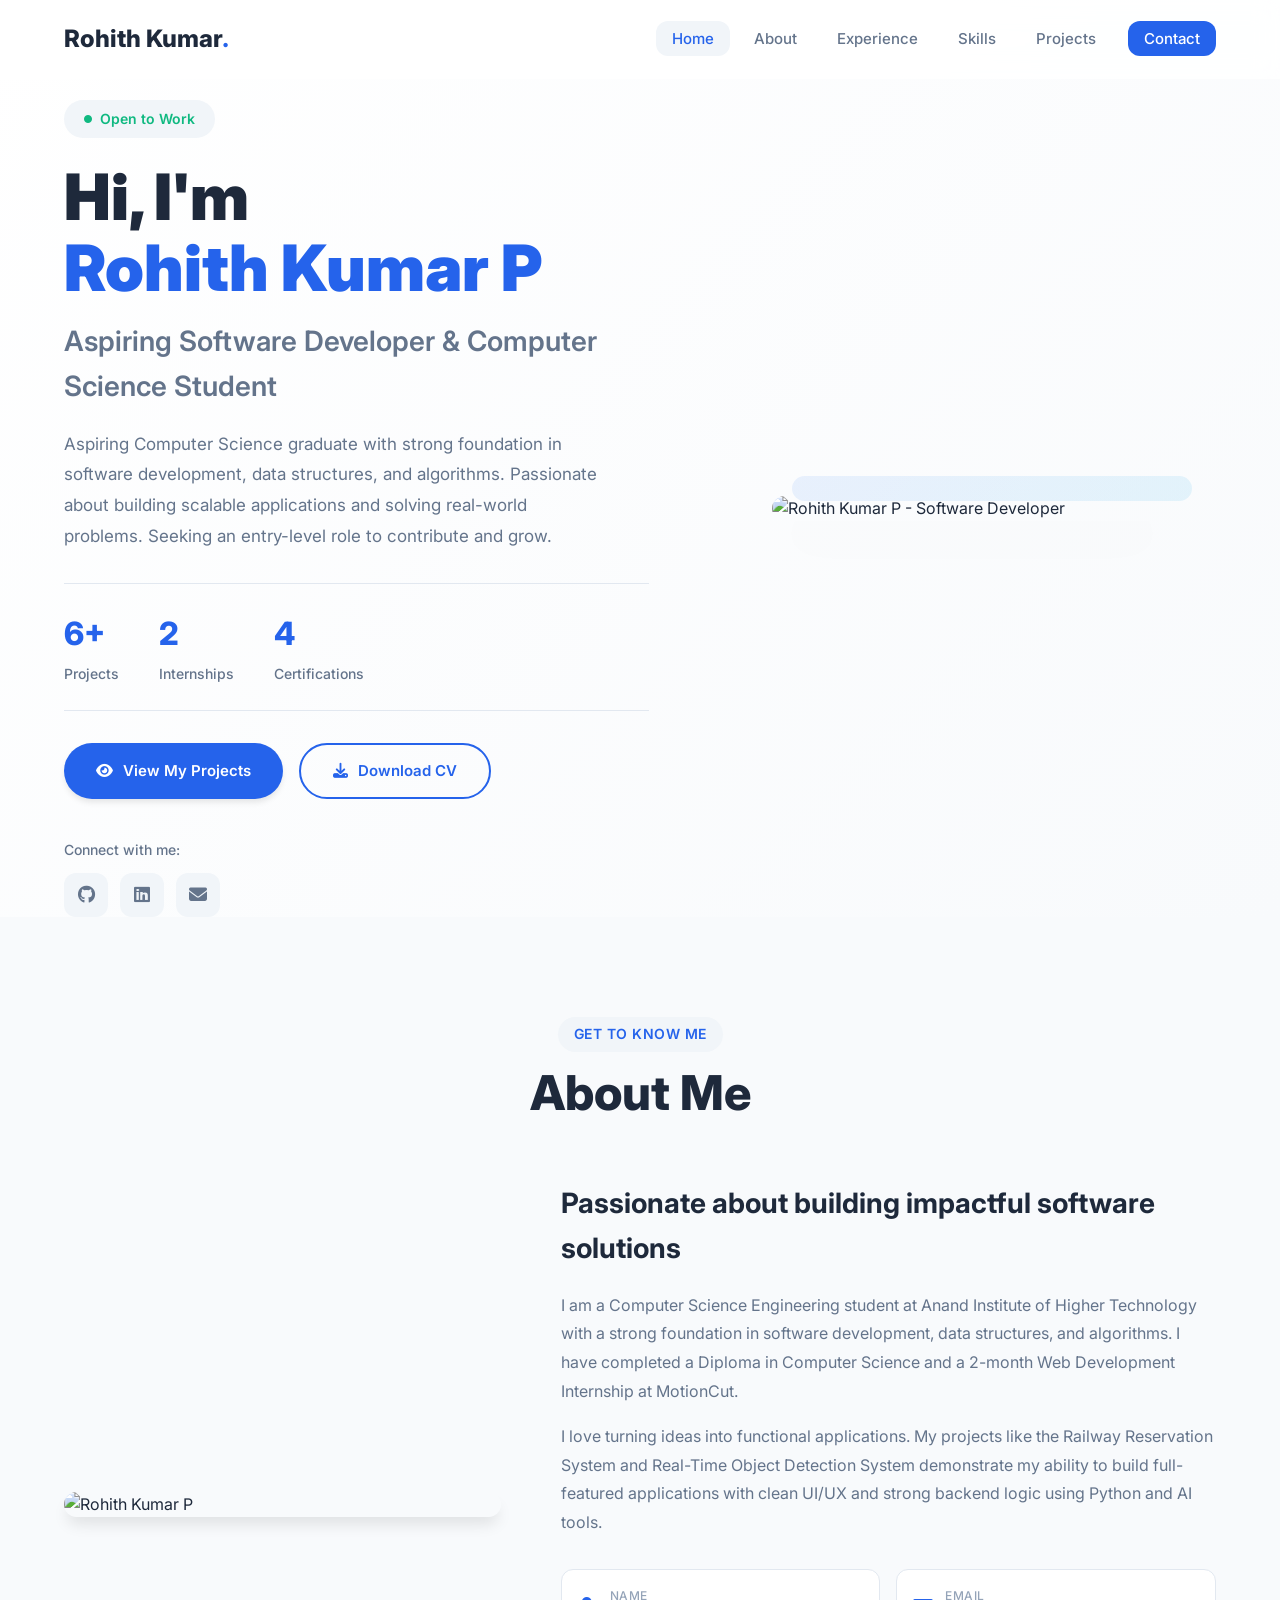
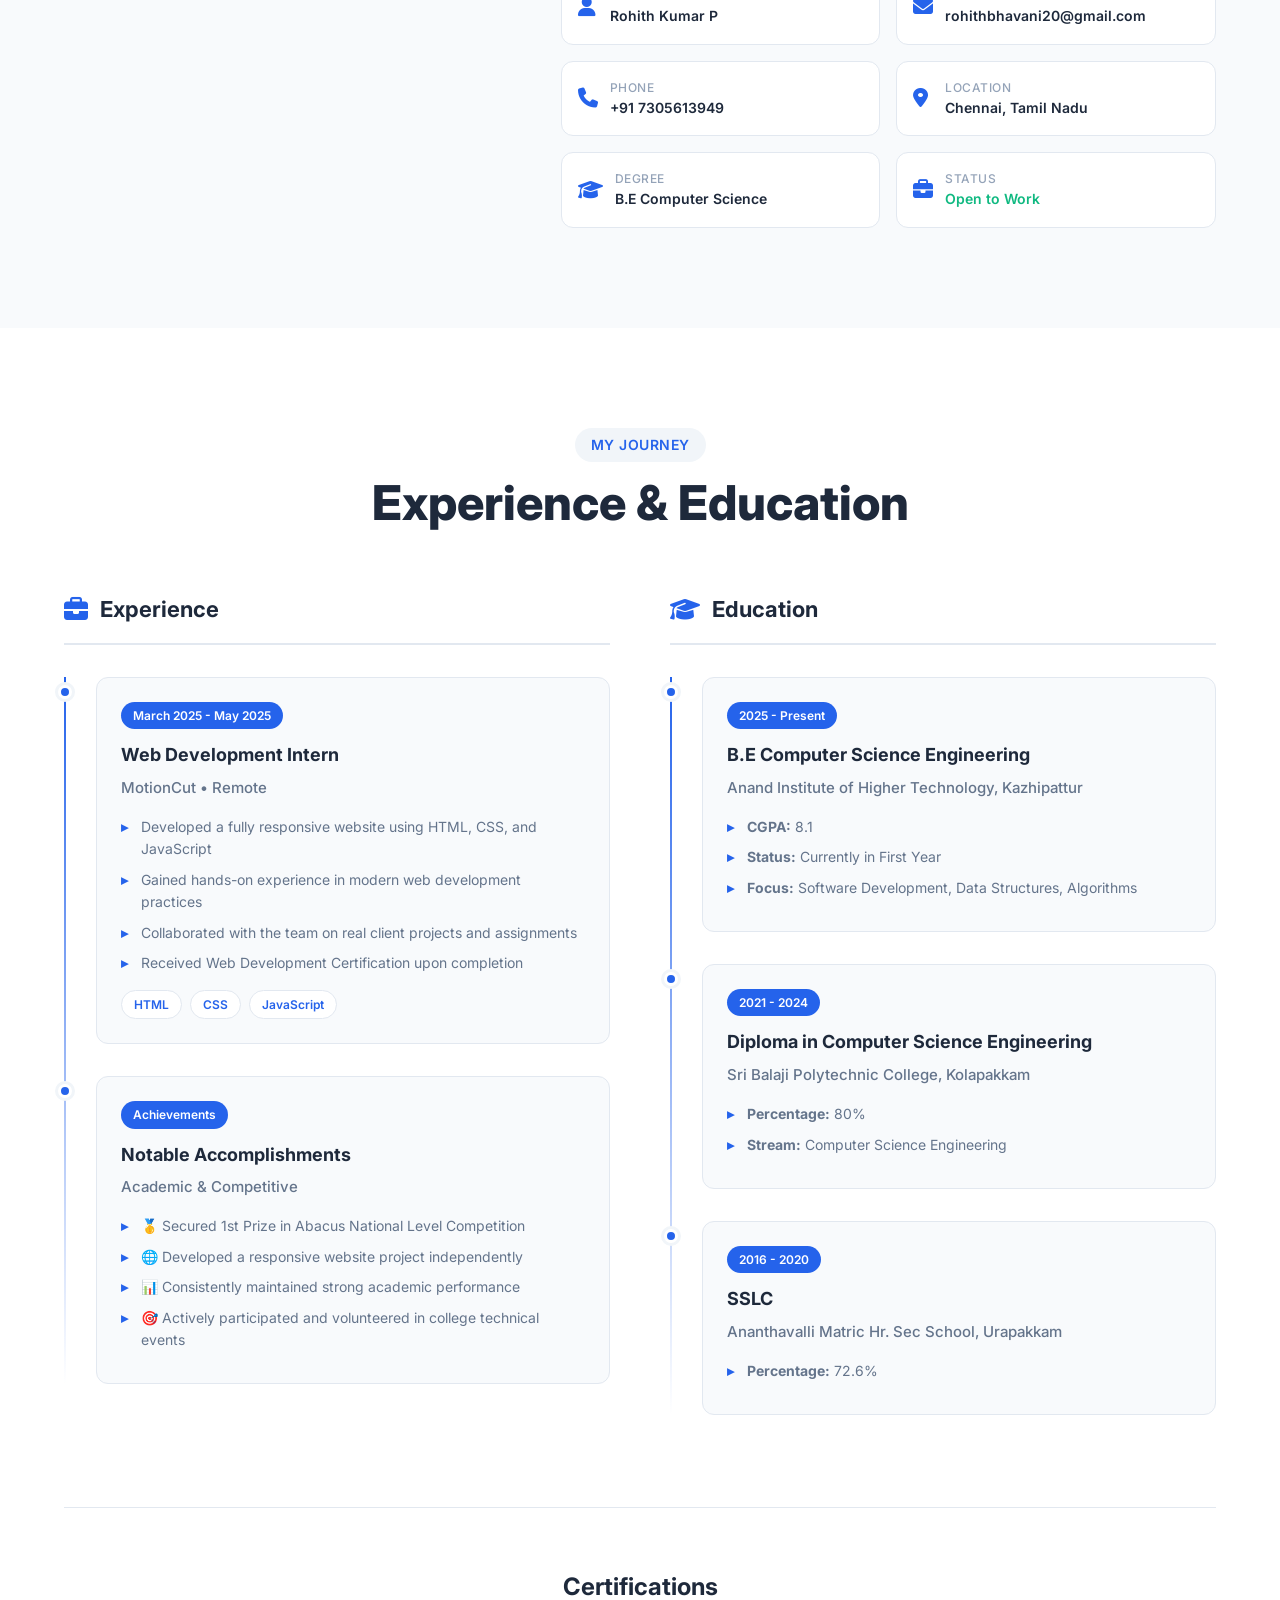
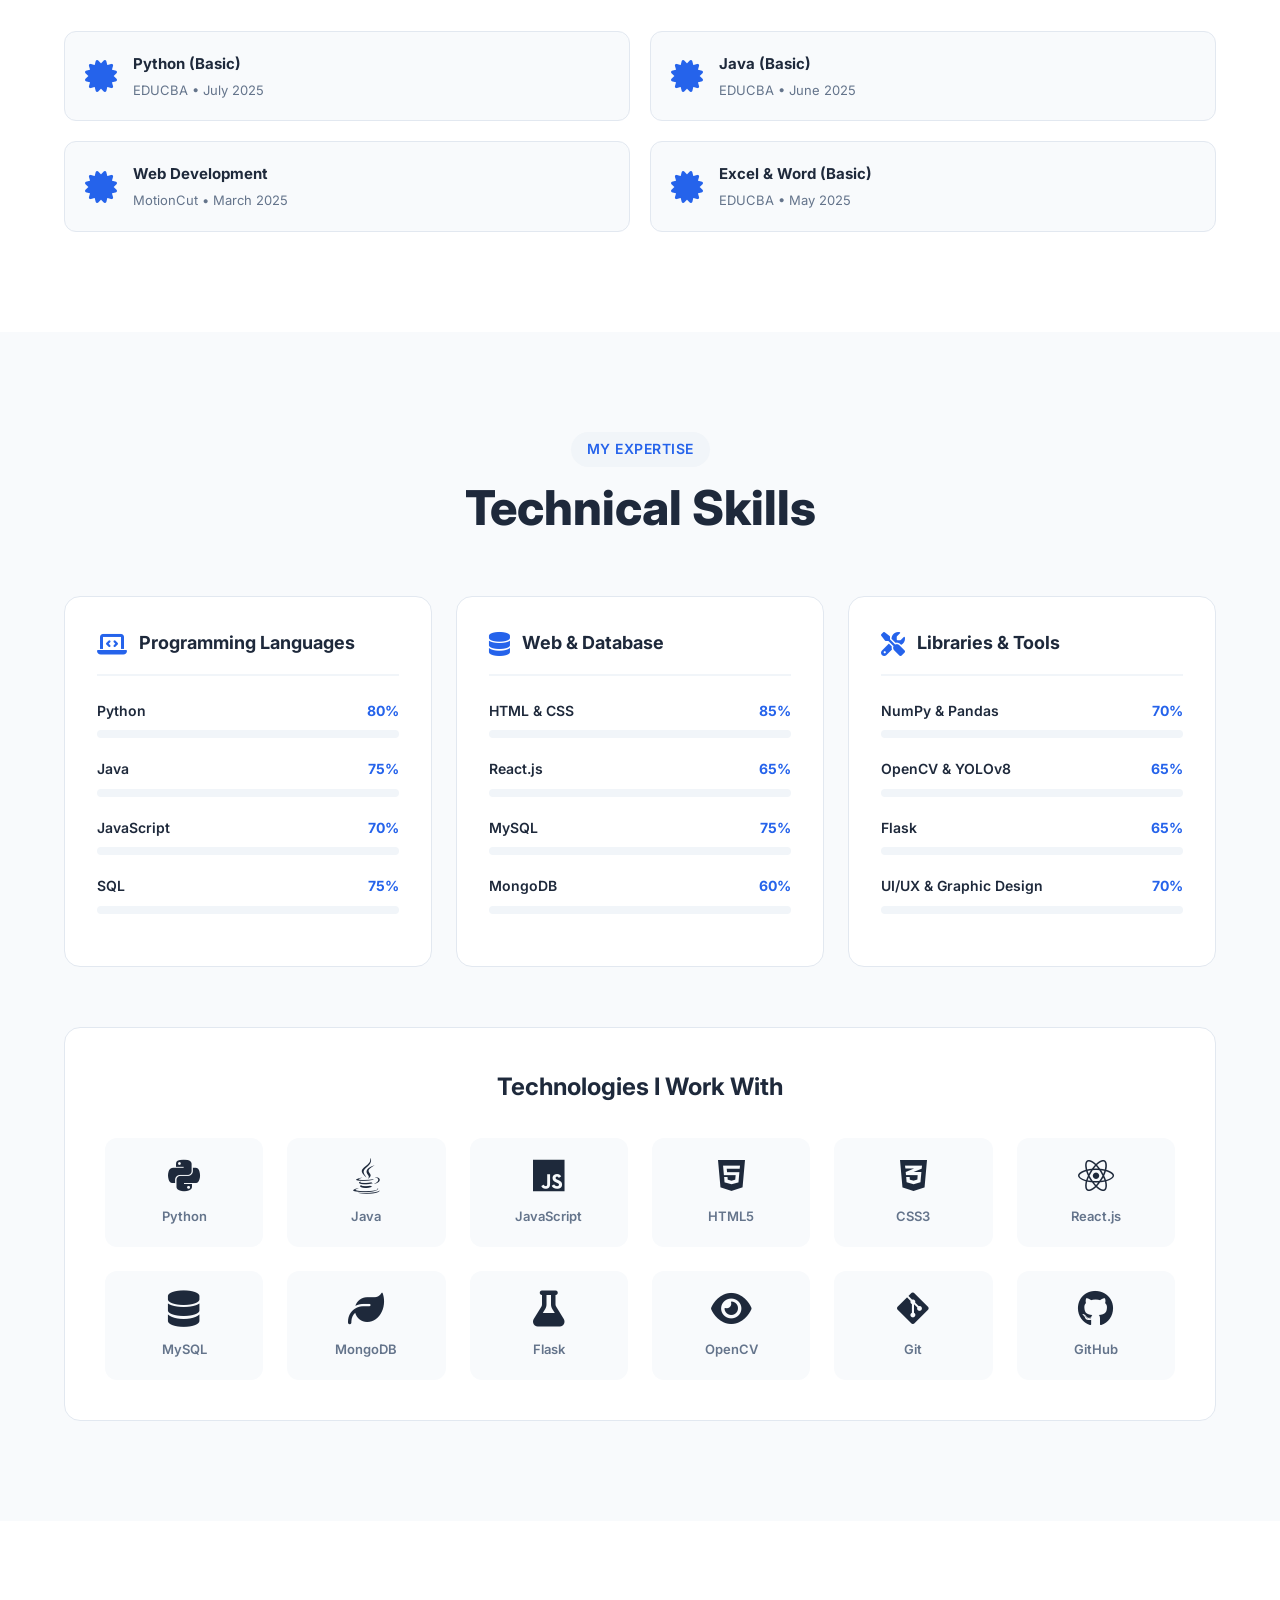
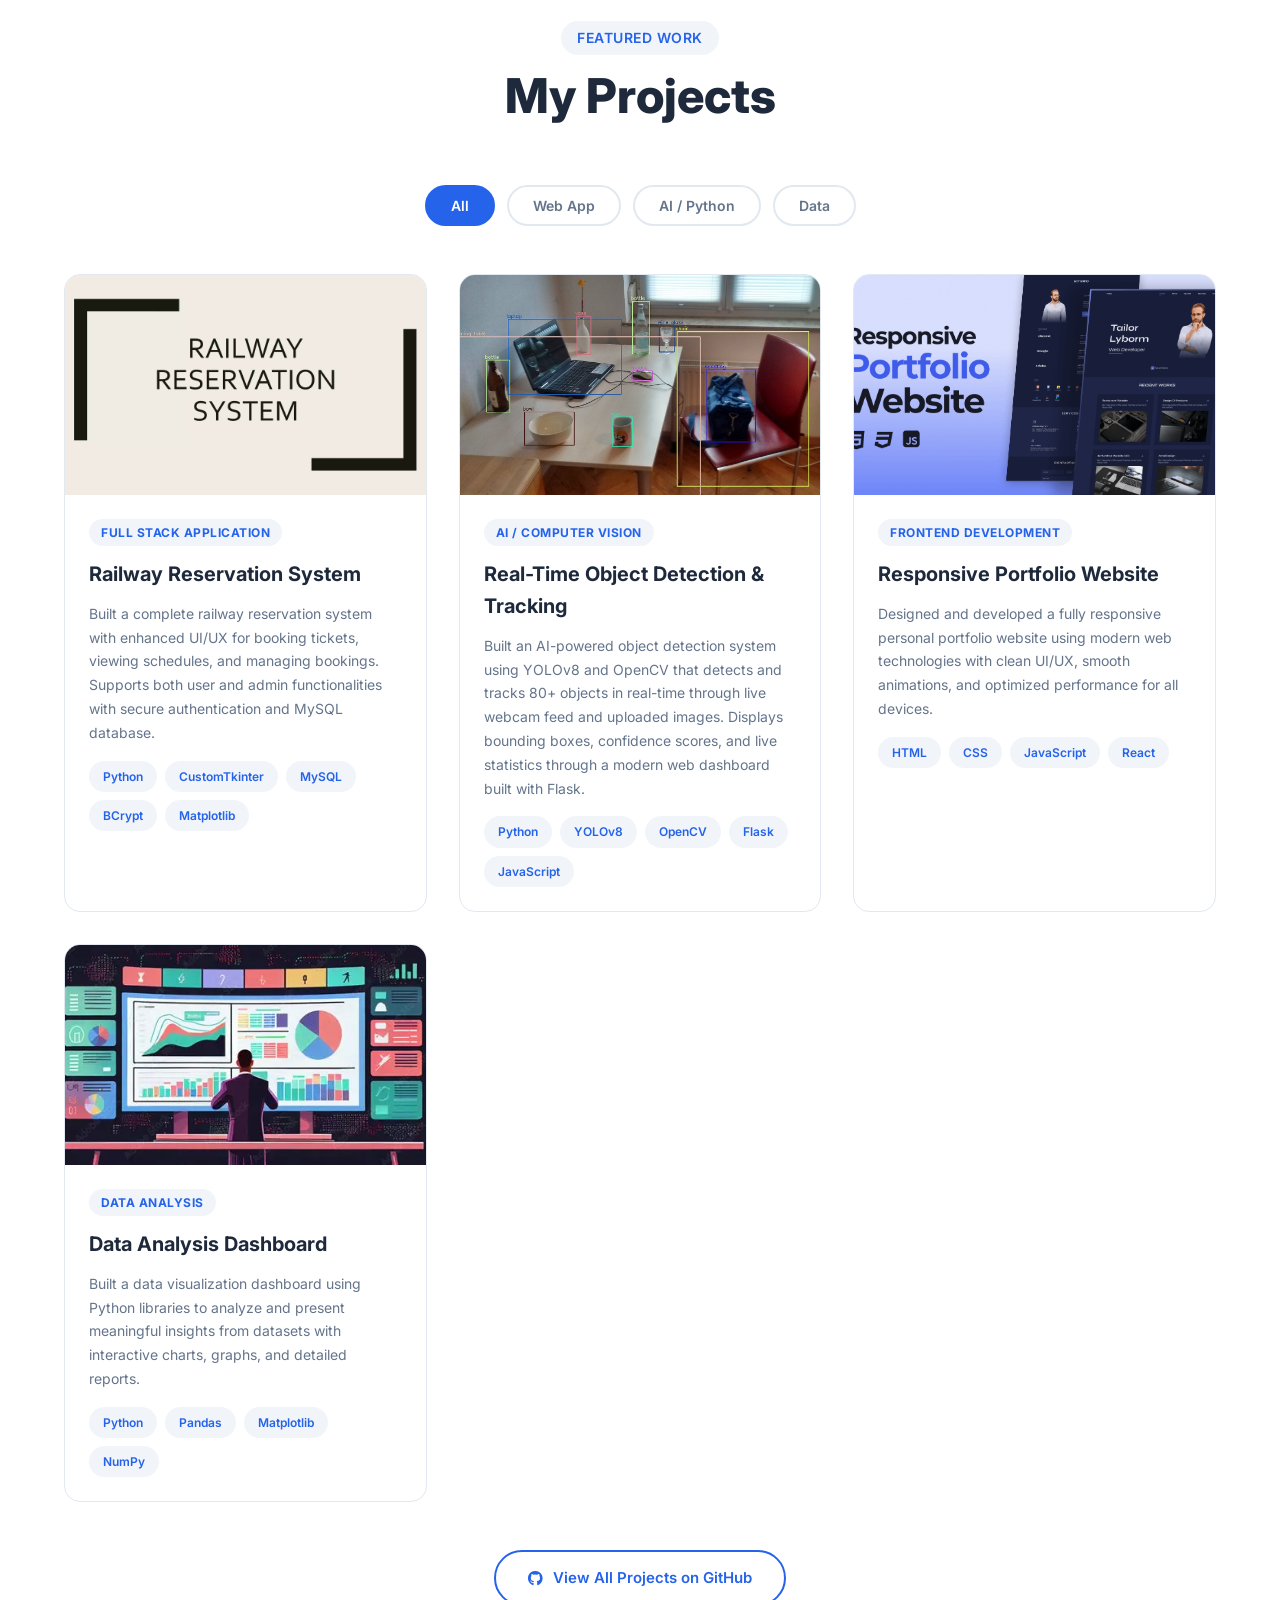
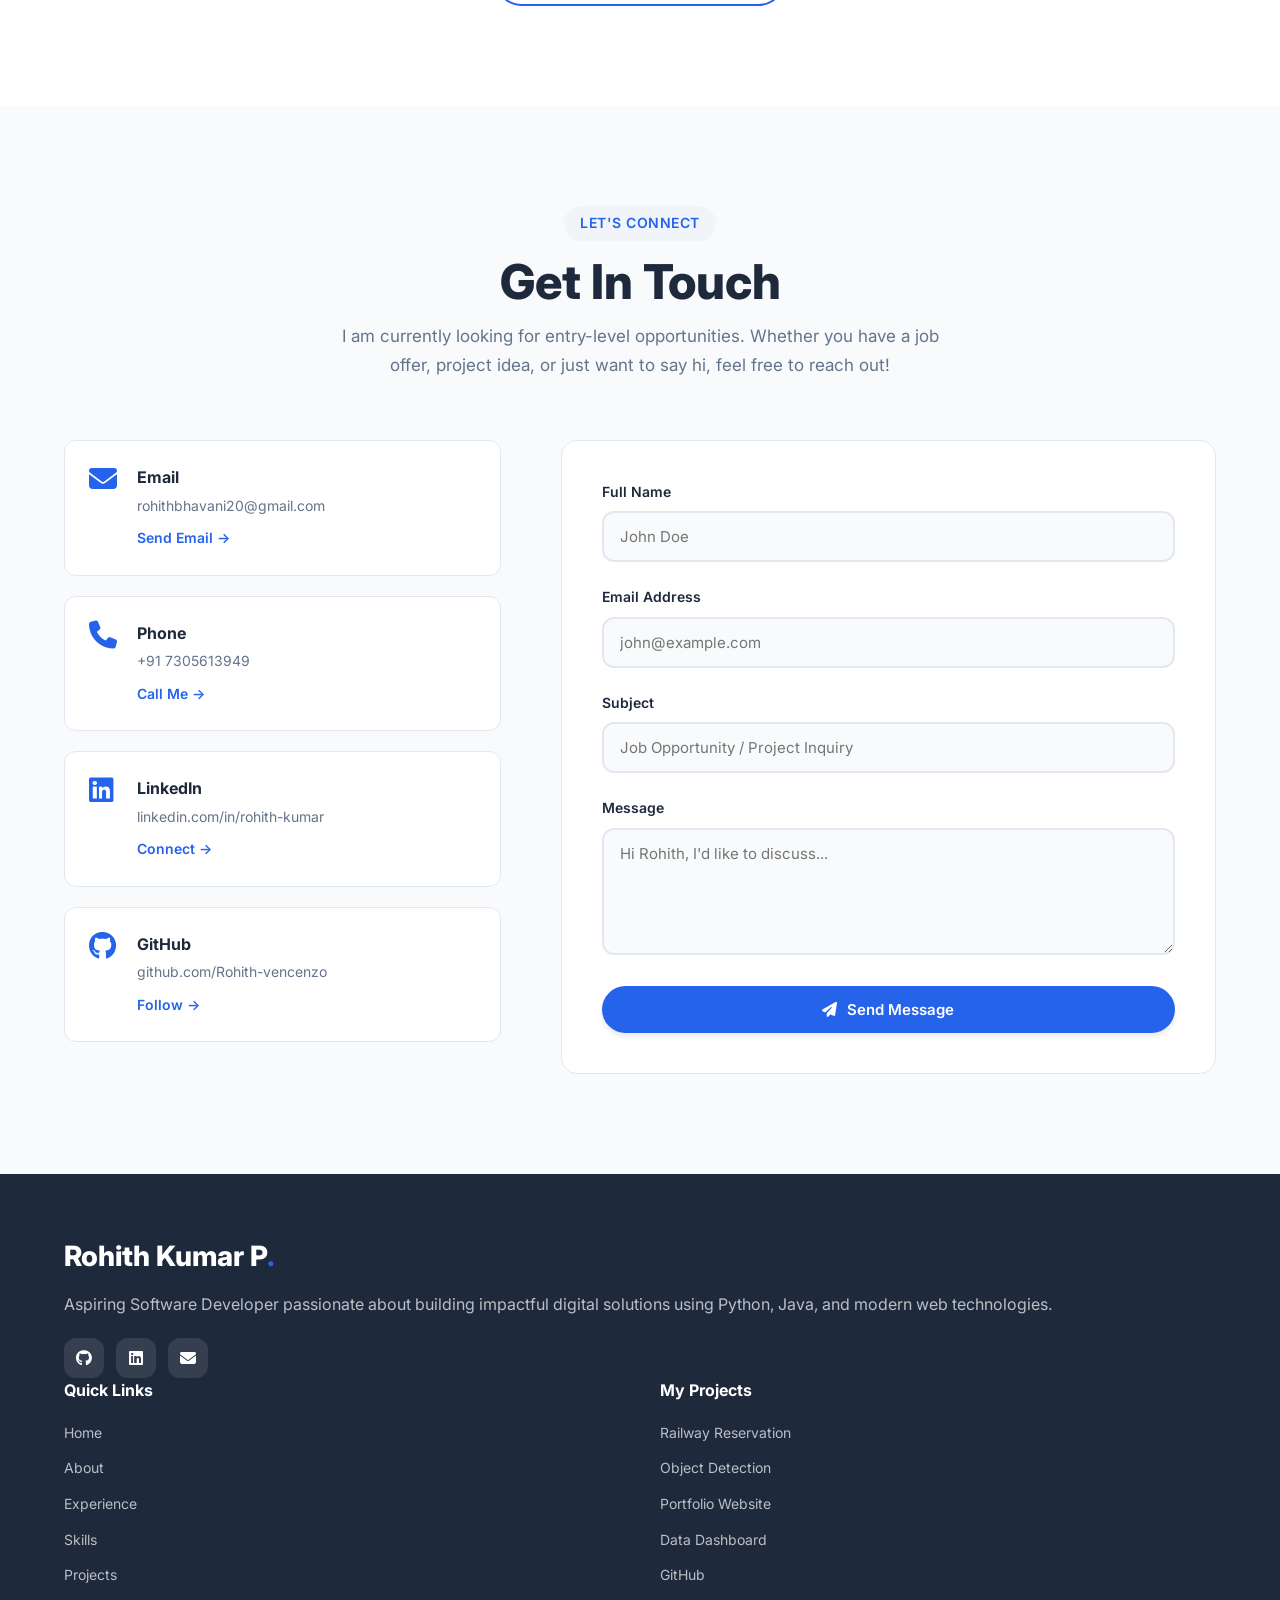
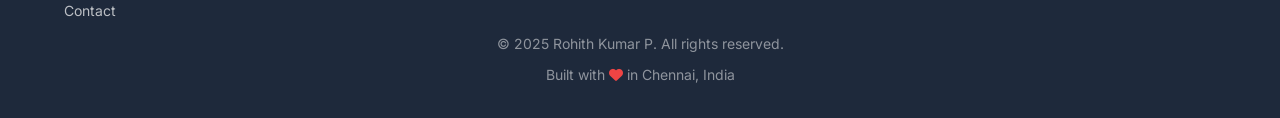
==== commit 019f299c: "Change output message from 'Hello World' to 'Goodbye World'" ====
--- a/index.html
+++ b/index.html
@@ -94,7 +94,7 @@
                 </div>
                 <div class="hero-image">
                     <div class="image-container">
-                        <img src="assets/images/profile.png" 
+                        <img src="assets/profile.png" 
                              alt="Rohith Kumar P - Software Developer">
                         <div class="image-shape"></div>
                     </div>
@@ -112,7 +112,7 @@
             </div>
             <div class="about-content">
                 <div class="about-image">
-                    <img src="assets/images/about.png" alt="Rohith Kumar P">
+                    <img src="assets/about.png" alt="Rohith Kumar P">
                     <div class="about-decoration"></div>
                 </div>
                 <div class="about-text">
@@ -560,7 +560,7 @@
                 <!-- Project 1 - Railway Reservation -->
                 <div class="project-card" data-category="web">
                     <div class="project-image">
-                        <img src="assets/images/project1.png" 
+                        <img src="assets/project1.png" 
                              alt="Railway Reservation System">
                         <div class="project-overlay">
                             <a href="https://github.com/Rohith-vencenzo" 
@@ -595,7 +595,7 @@
                 <!-- Project 2 - Object Detection ✅ NEW PROJECT ADDED HERE -->
                 <div class="project-card" data-category="ai">
                     <div class="project-image">
-                        <img src="assets/images/project4.png" 
+                        <img src="assets/project4.png" 
                              alt="Real-Time Object Detection">
                         <div class="project-overlay">
                             <a href="https://github.com/Rohith-vencenzo" 
@@ -631,7 +631,7 @@
                 <!-- Project 3 - Portfolio Website -->
                 <div class="project-card" data-category="web">
                     <div class="project-image">
-                        <img src="assets/images/project2.png" 
+                        <img src="assets/project2.png" 
                              alt="Responsive Portfolio Website">
                         <div class="project-overlay">
                             <a href="https://github.com/Rohith-vencenzo" 
@@ -664,7 +664,7 @@
                 <!-- Project 4 - Data Analysis -->
                 <div class="project-card" data-category="data">
                     <div class="project-image">
-                        <img src="assets/images/project3.png" 
+                        <img src="assets/project3.png" 
                              alt="Data Analysis Dashboard">
                         <div class="project-overlay">
                             <a href="https://github.com/Rohith-vencenzo" 
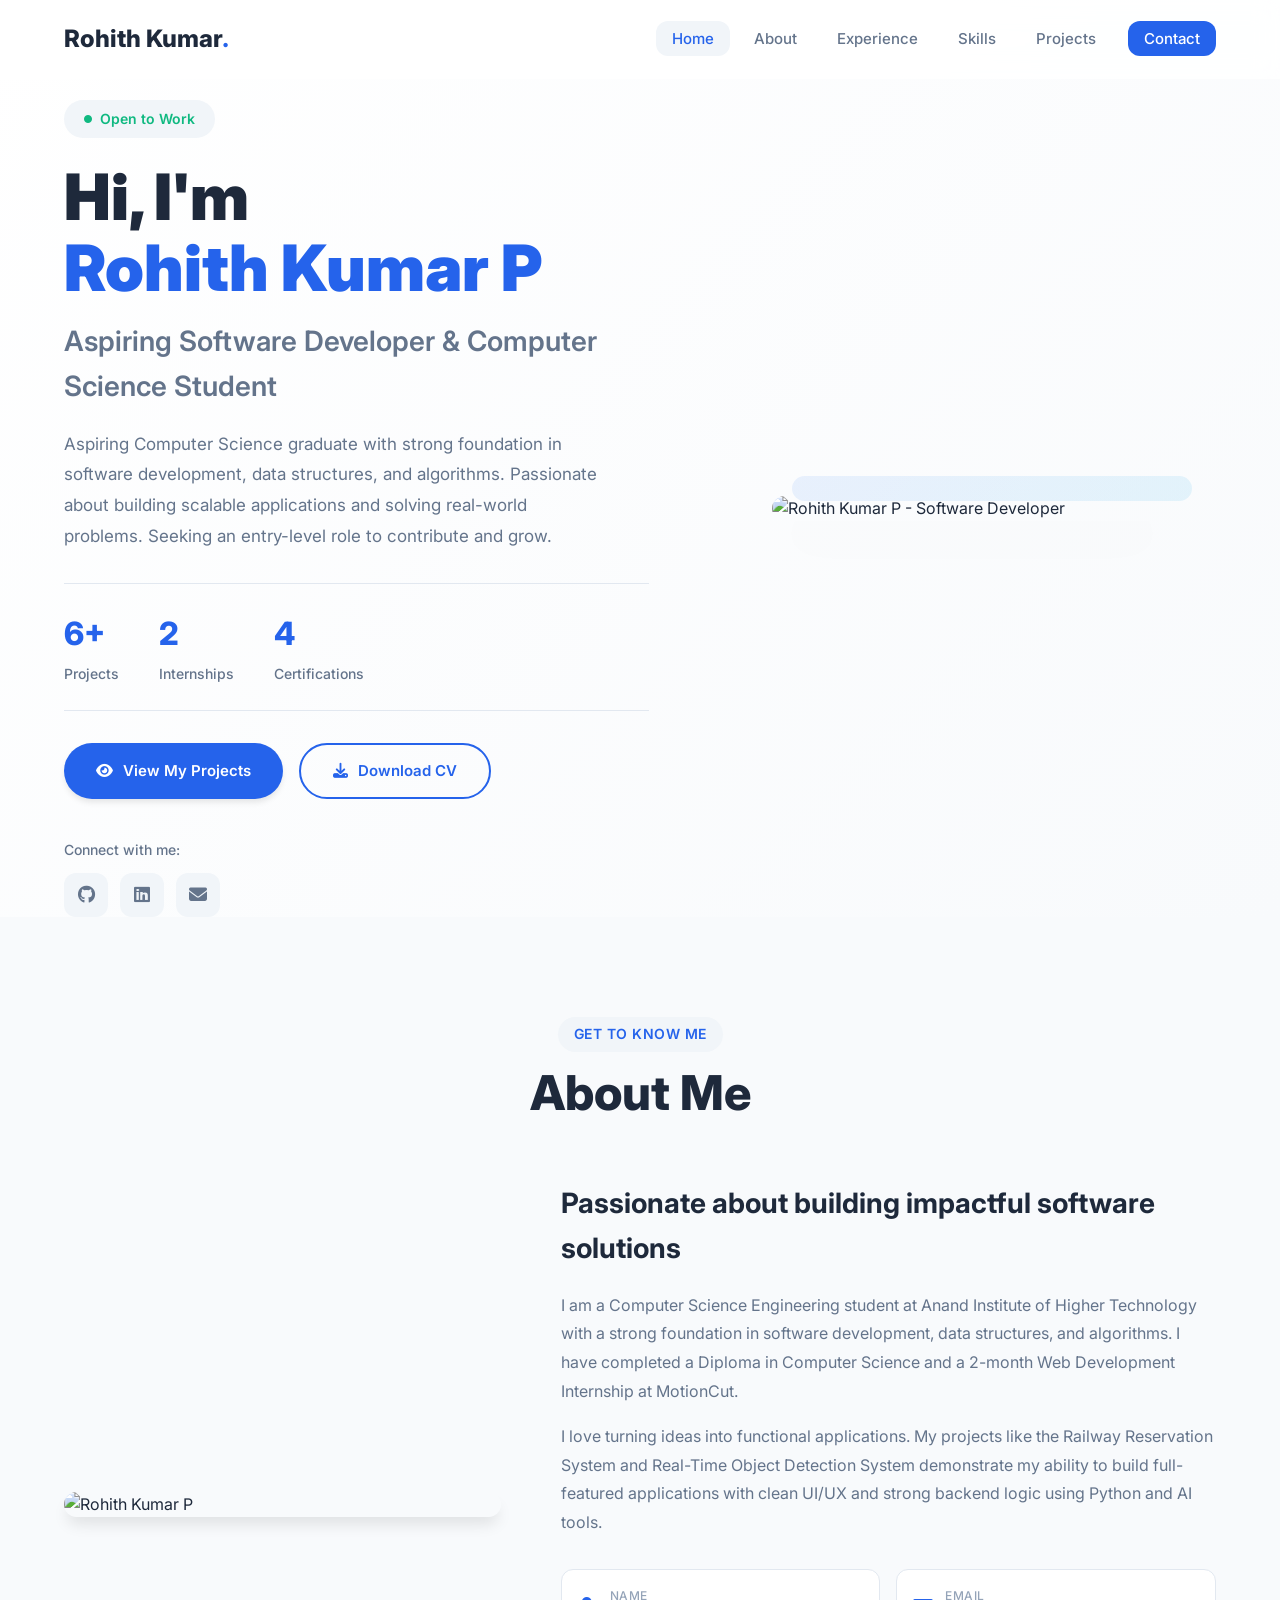
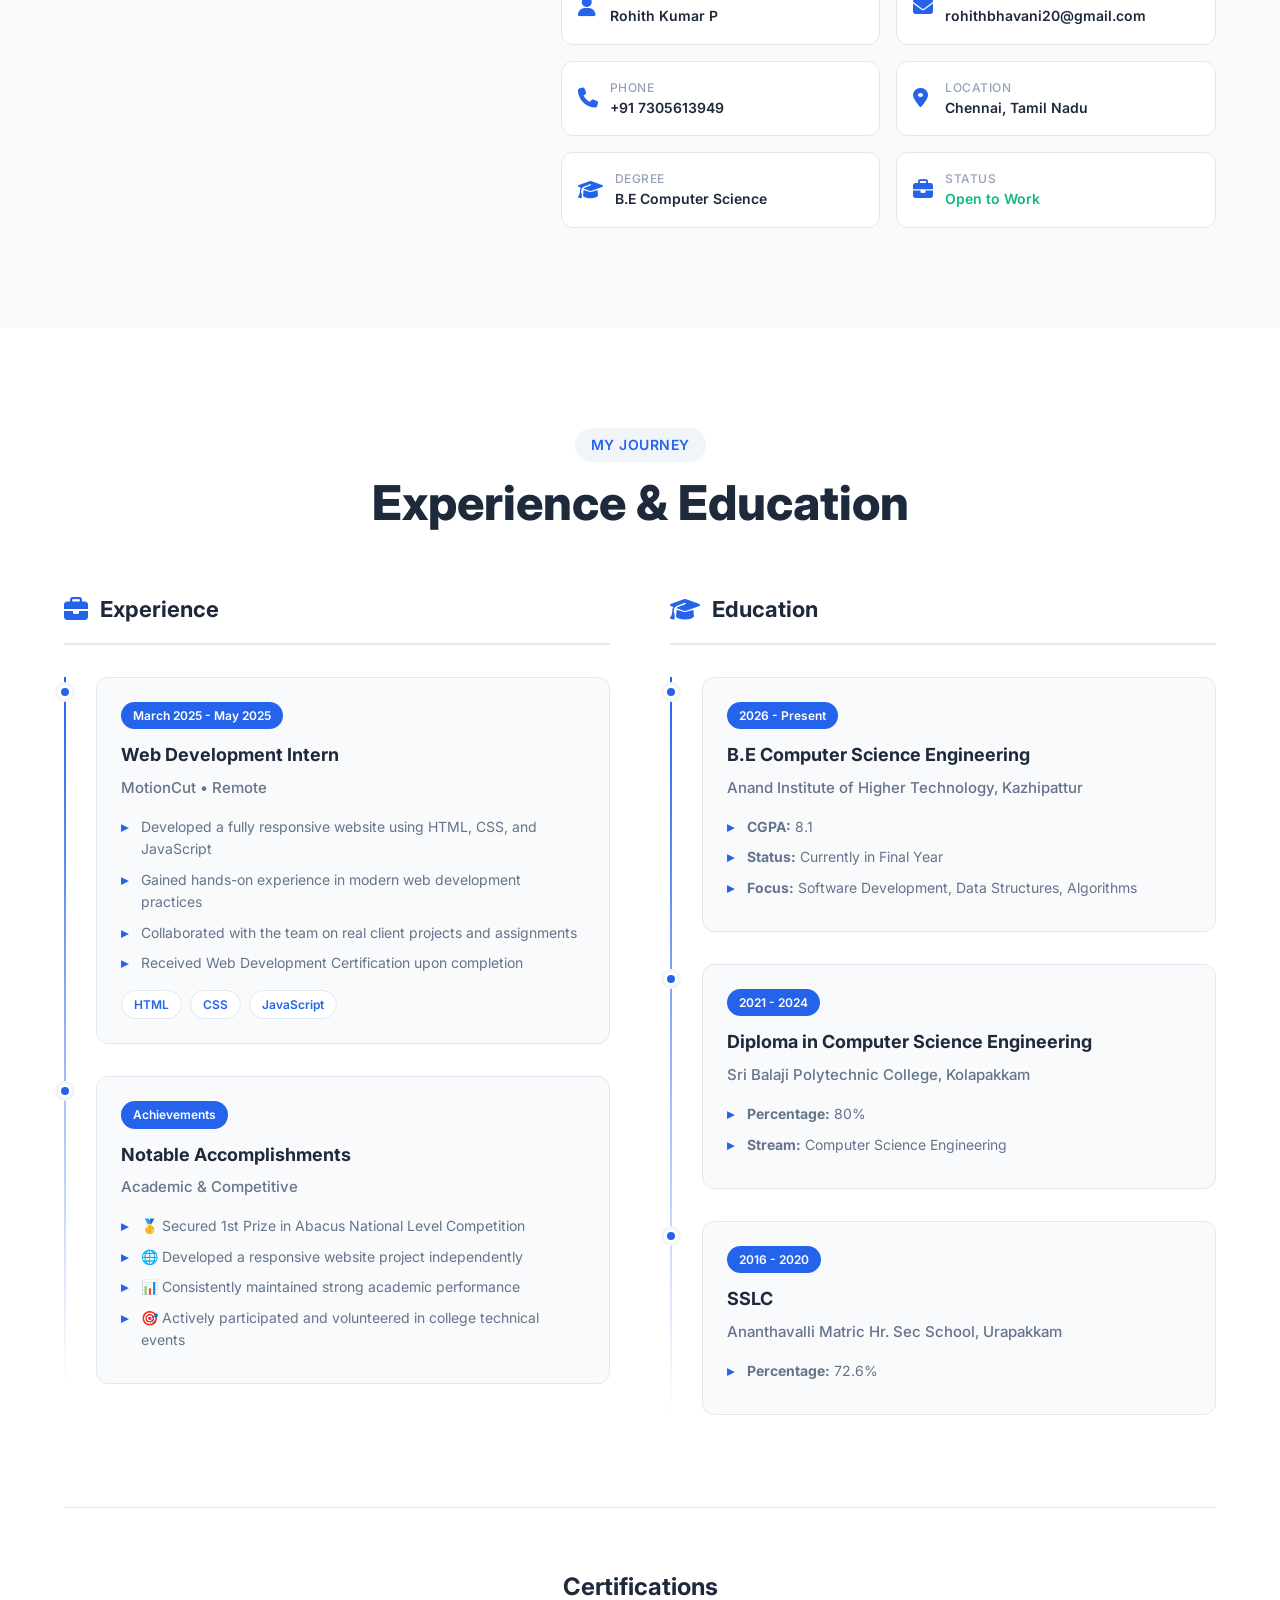
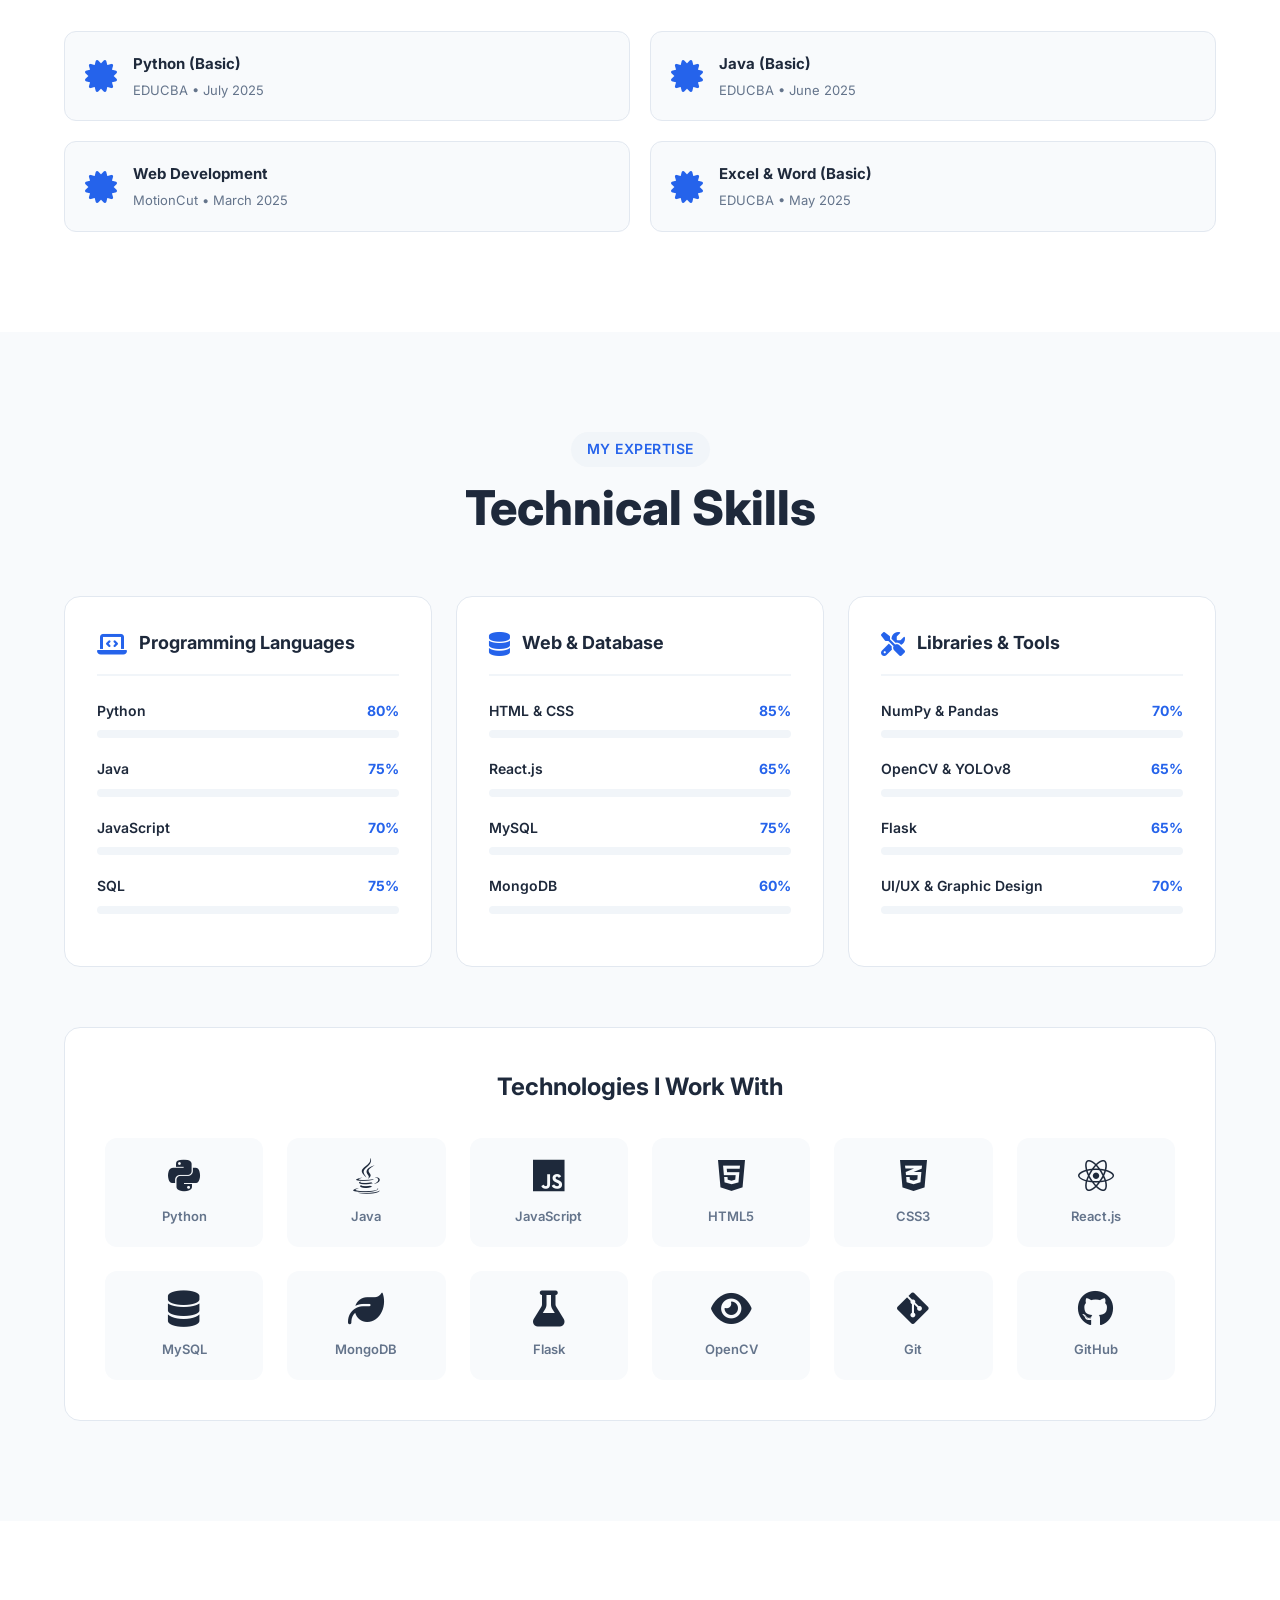
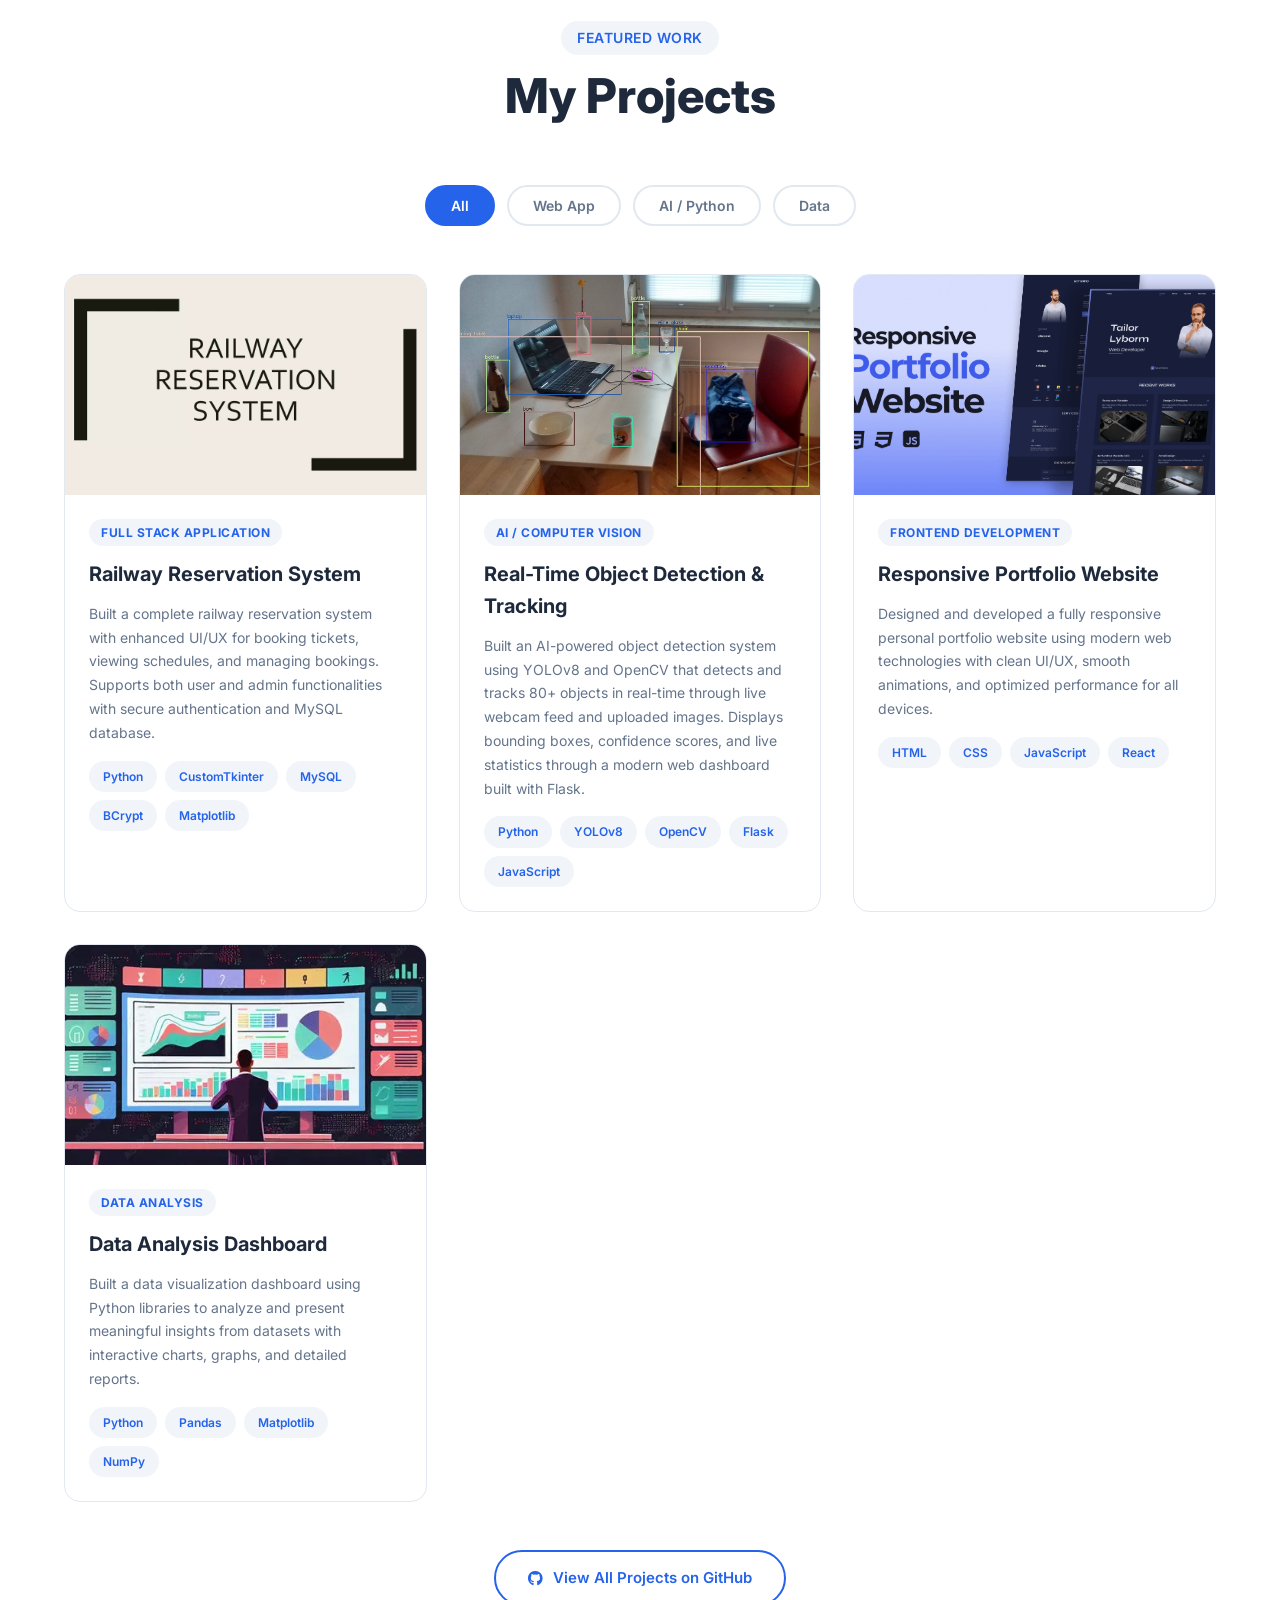
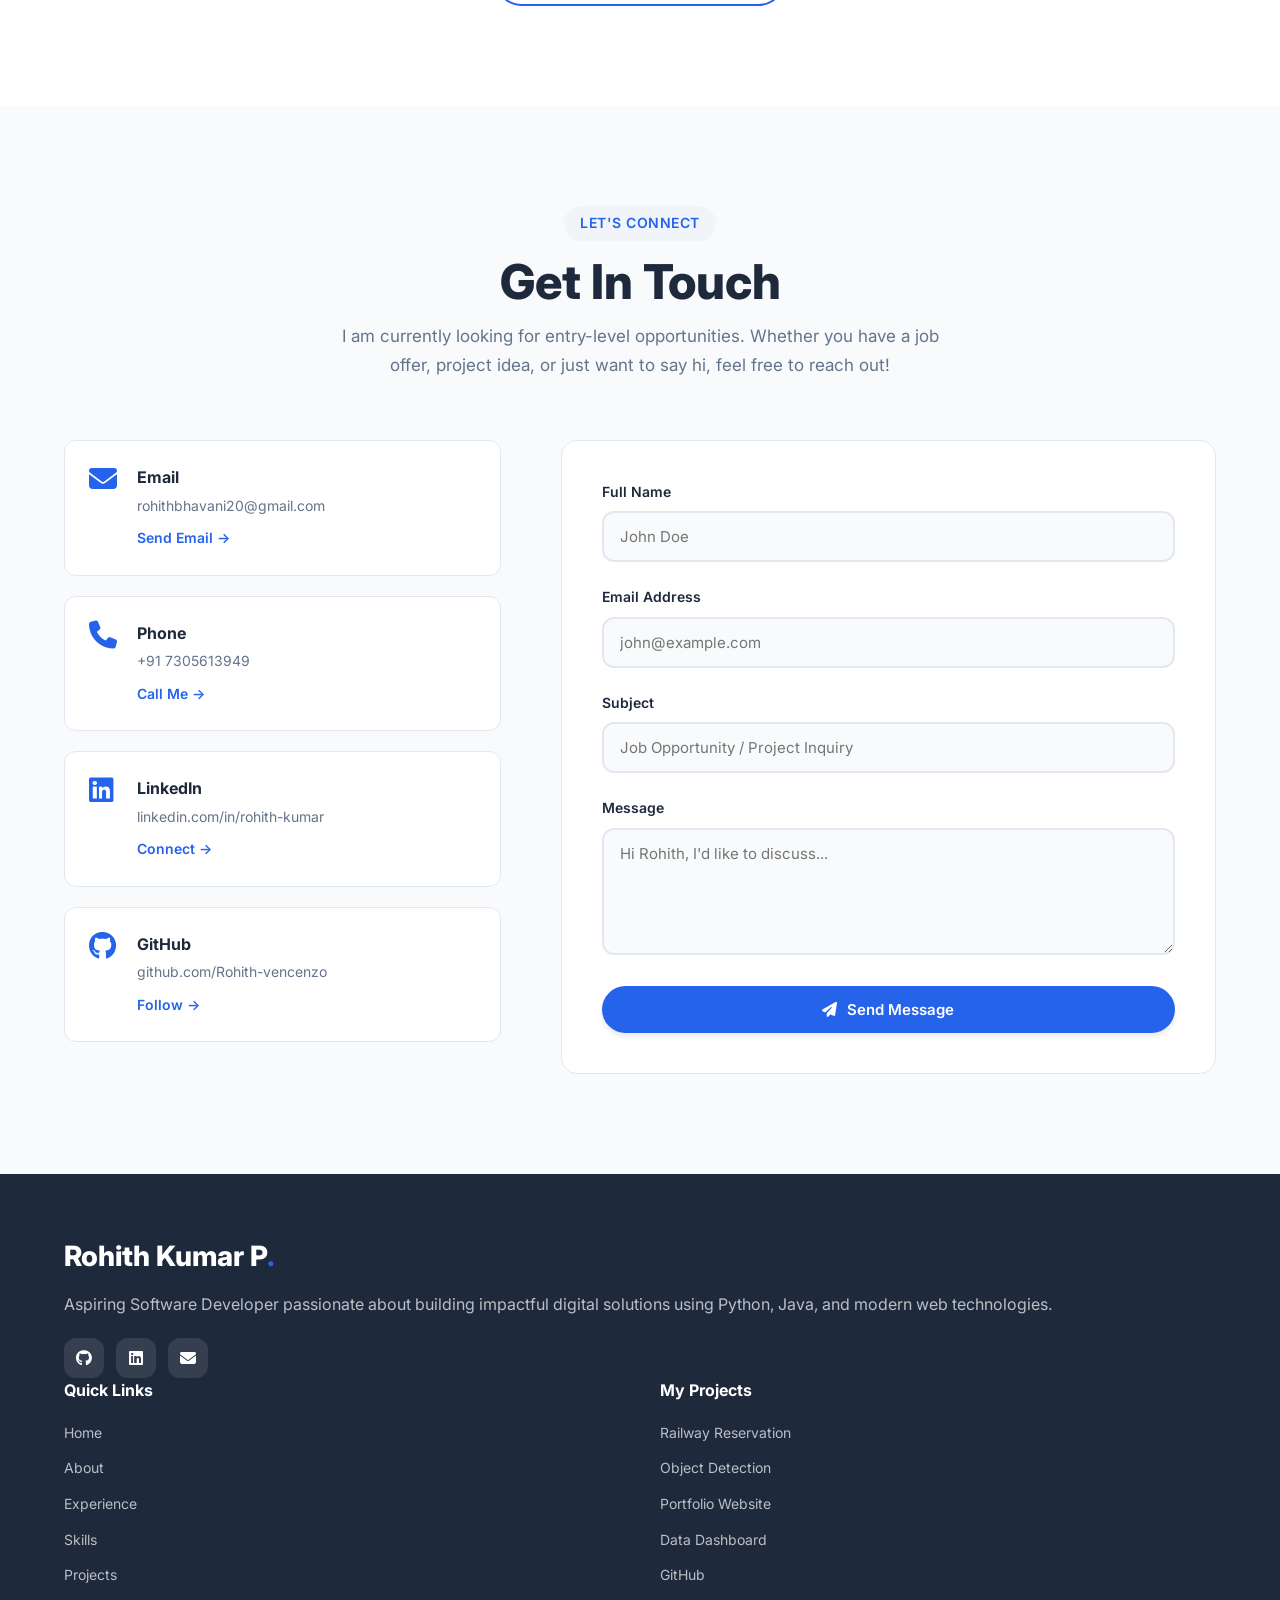
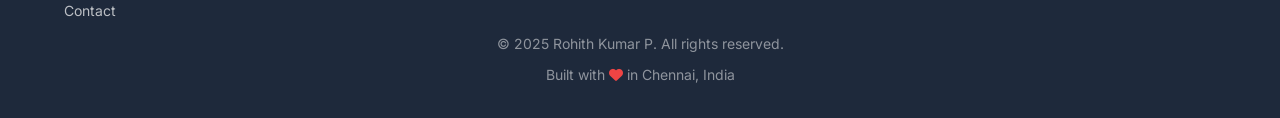
==== commit 999e021a: "Update fmt.Println message from 'Hello' to 'Goodbye'" ====
--- a/index.html
+++ b/index.html
@@ -252,14 +252,14 @@
                         <div class="timeline-item">
                             <div class="timeline-marker"></div>
                             <div class="timeline-card">
-                                <span class="date">2025 - Present</span>
+                                <span class="date">2026 - Present</span>
                                 <h4>B.E Computer Science Engineering</h4>
                                 <h5>Anand Institute of Higher Technology, 
                                     Kazhipattur</h5>
                                 <ul>
                                     <li><strong>CGPA:</strong> 8.1</li>
                                     <li><strong>Status:</strong> Currently 
-                                        in First Year</li>
+                                        in Final Year</li>
                                     <li><strong>Focus:</strong> Software Development, 
                                         Data Structures, Algorithms</li>
                                 </ul>
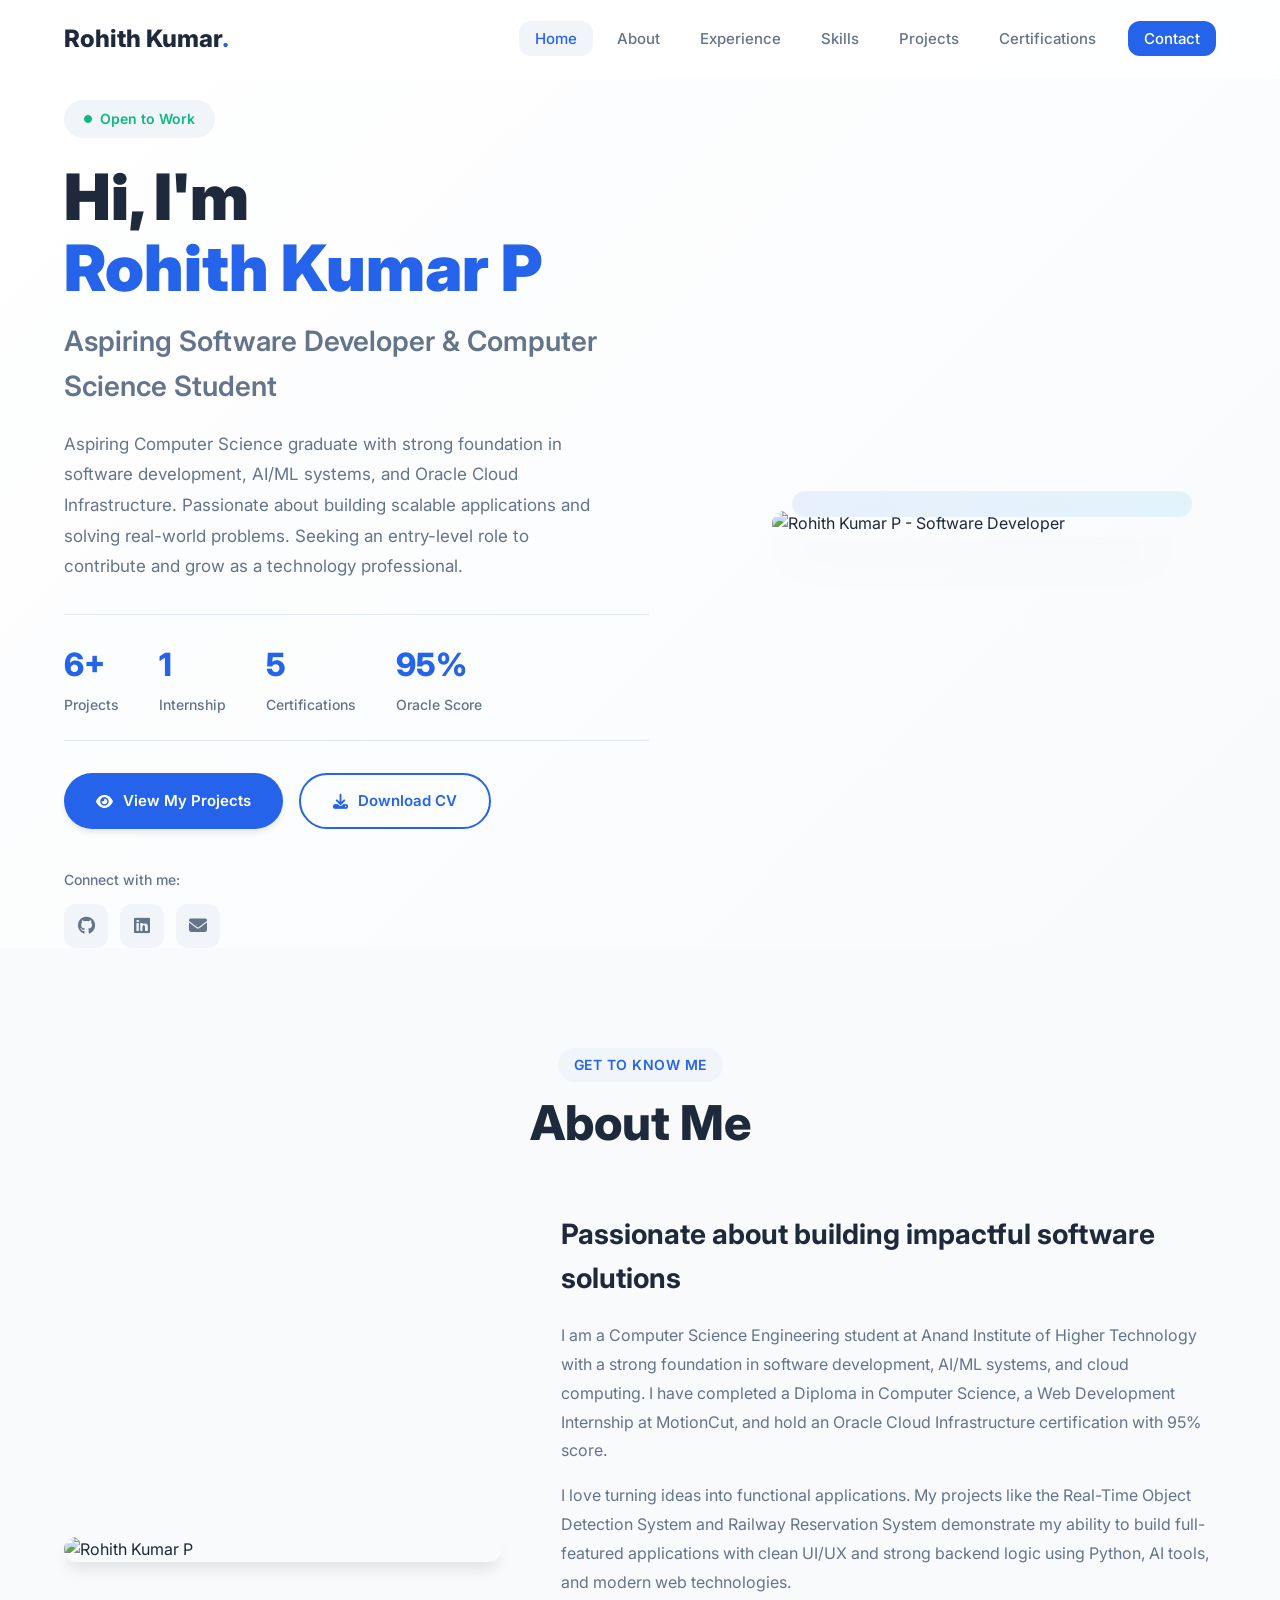
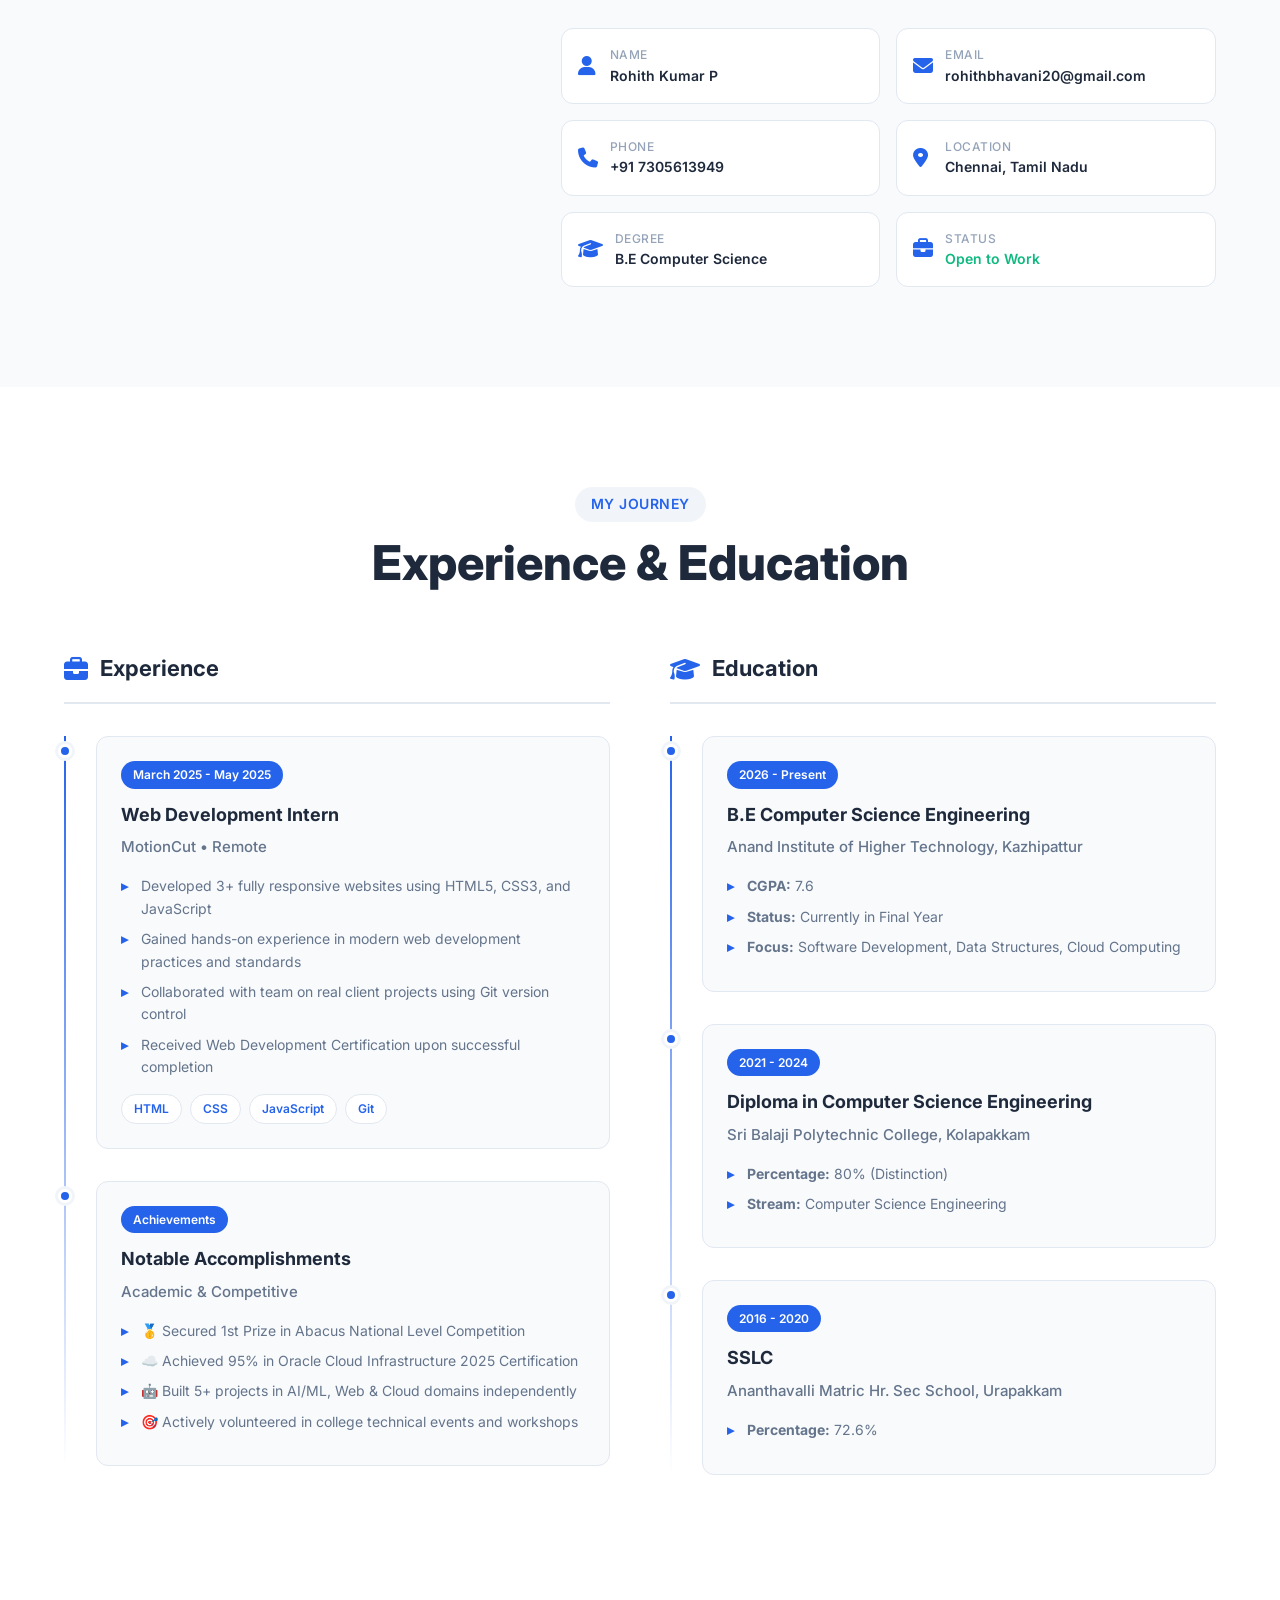
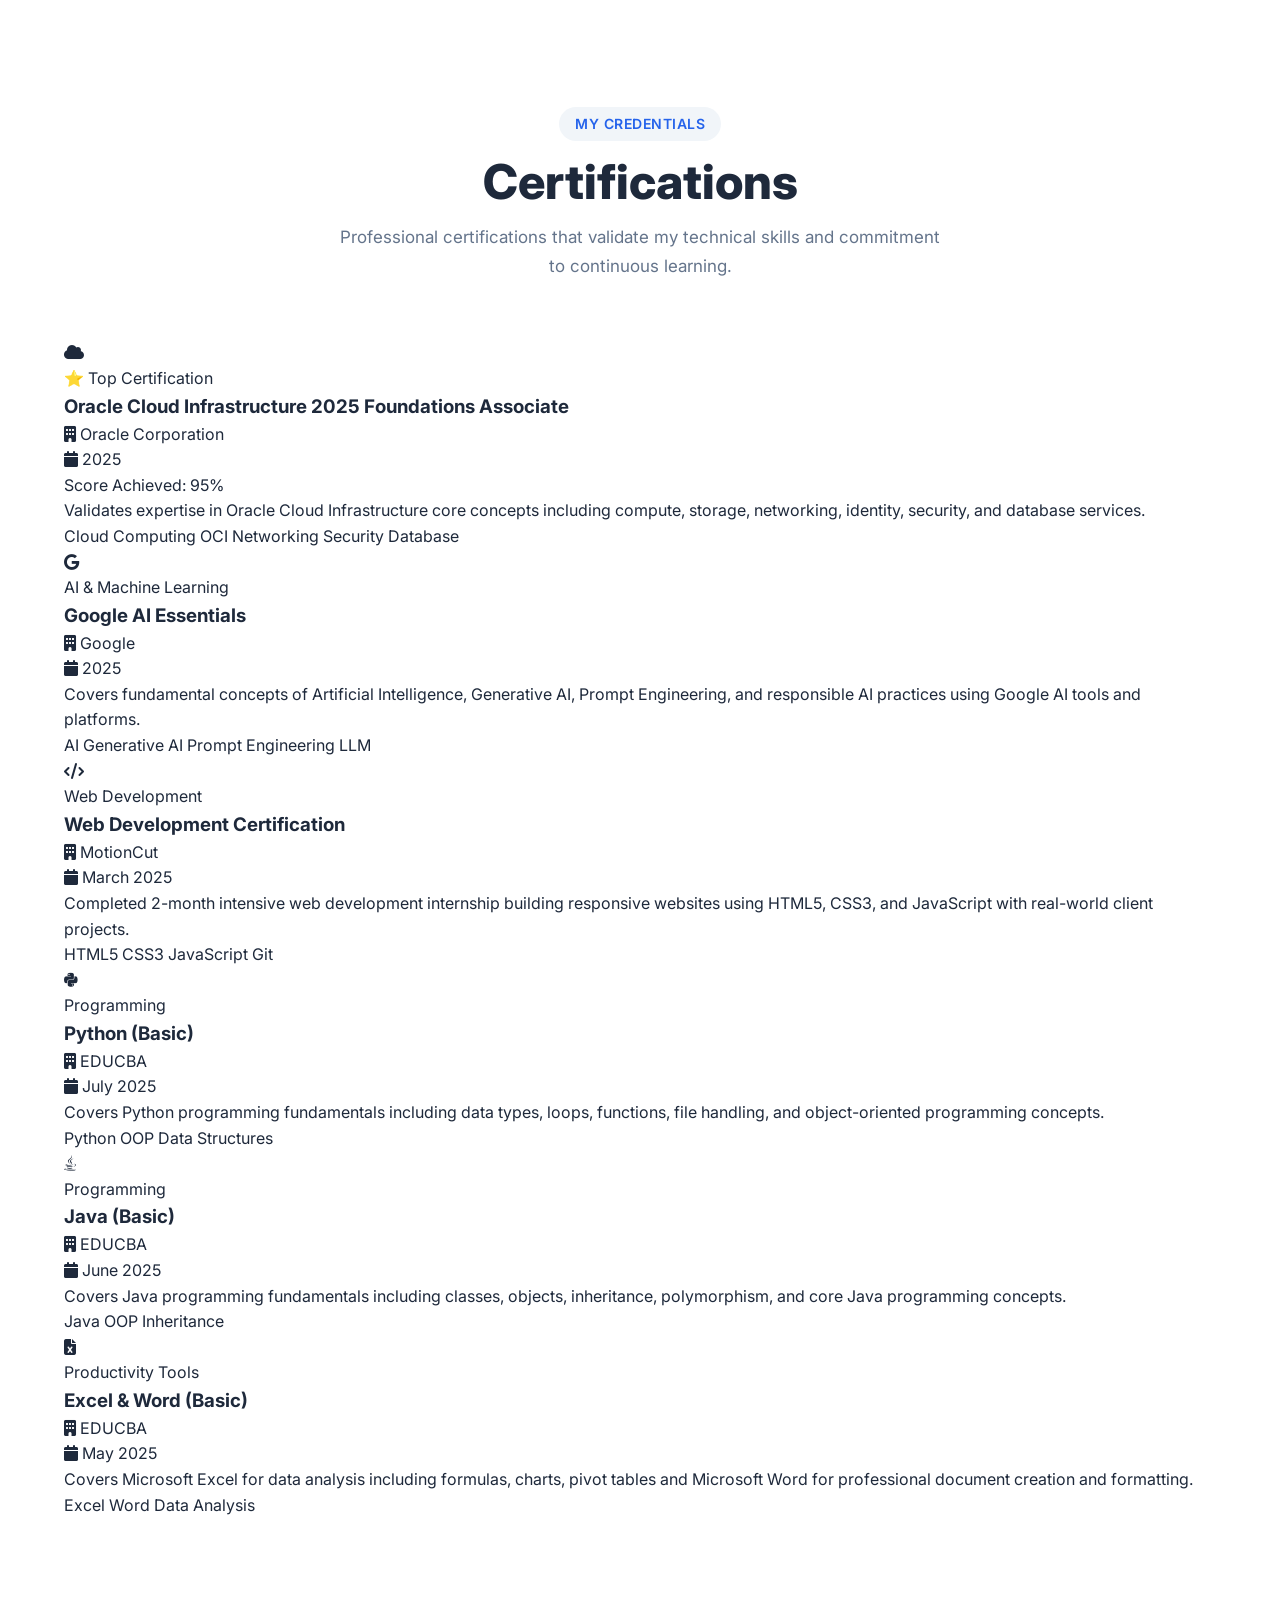
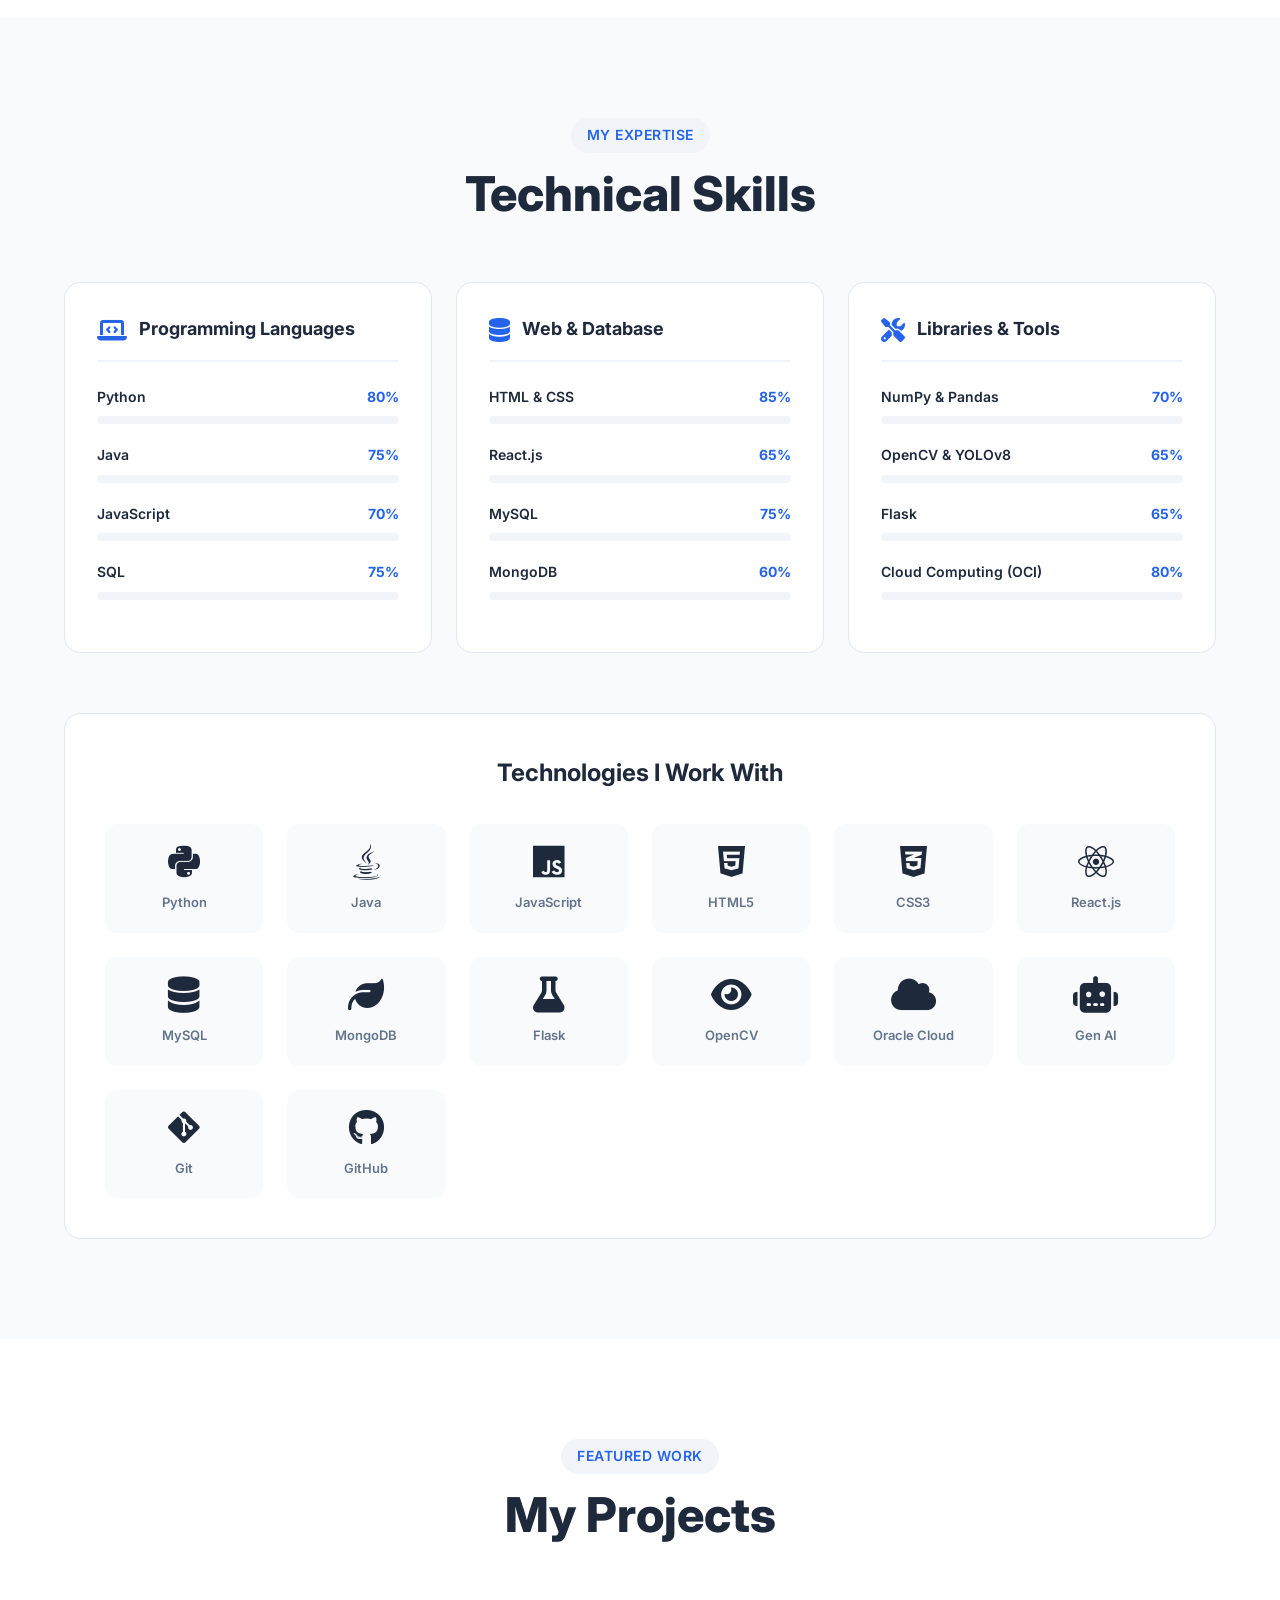
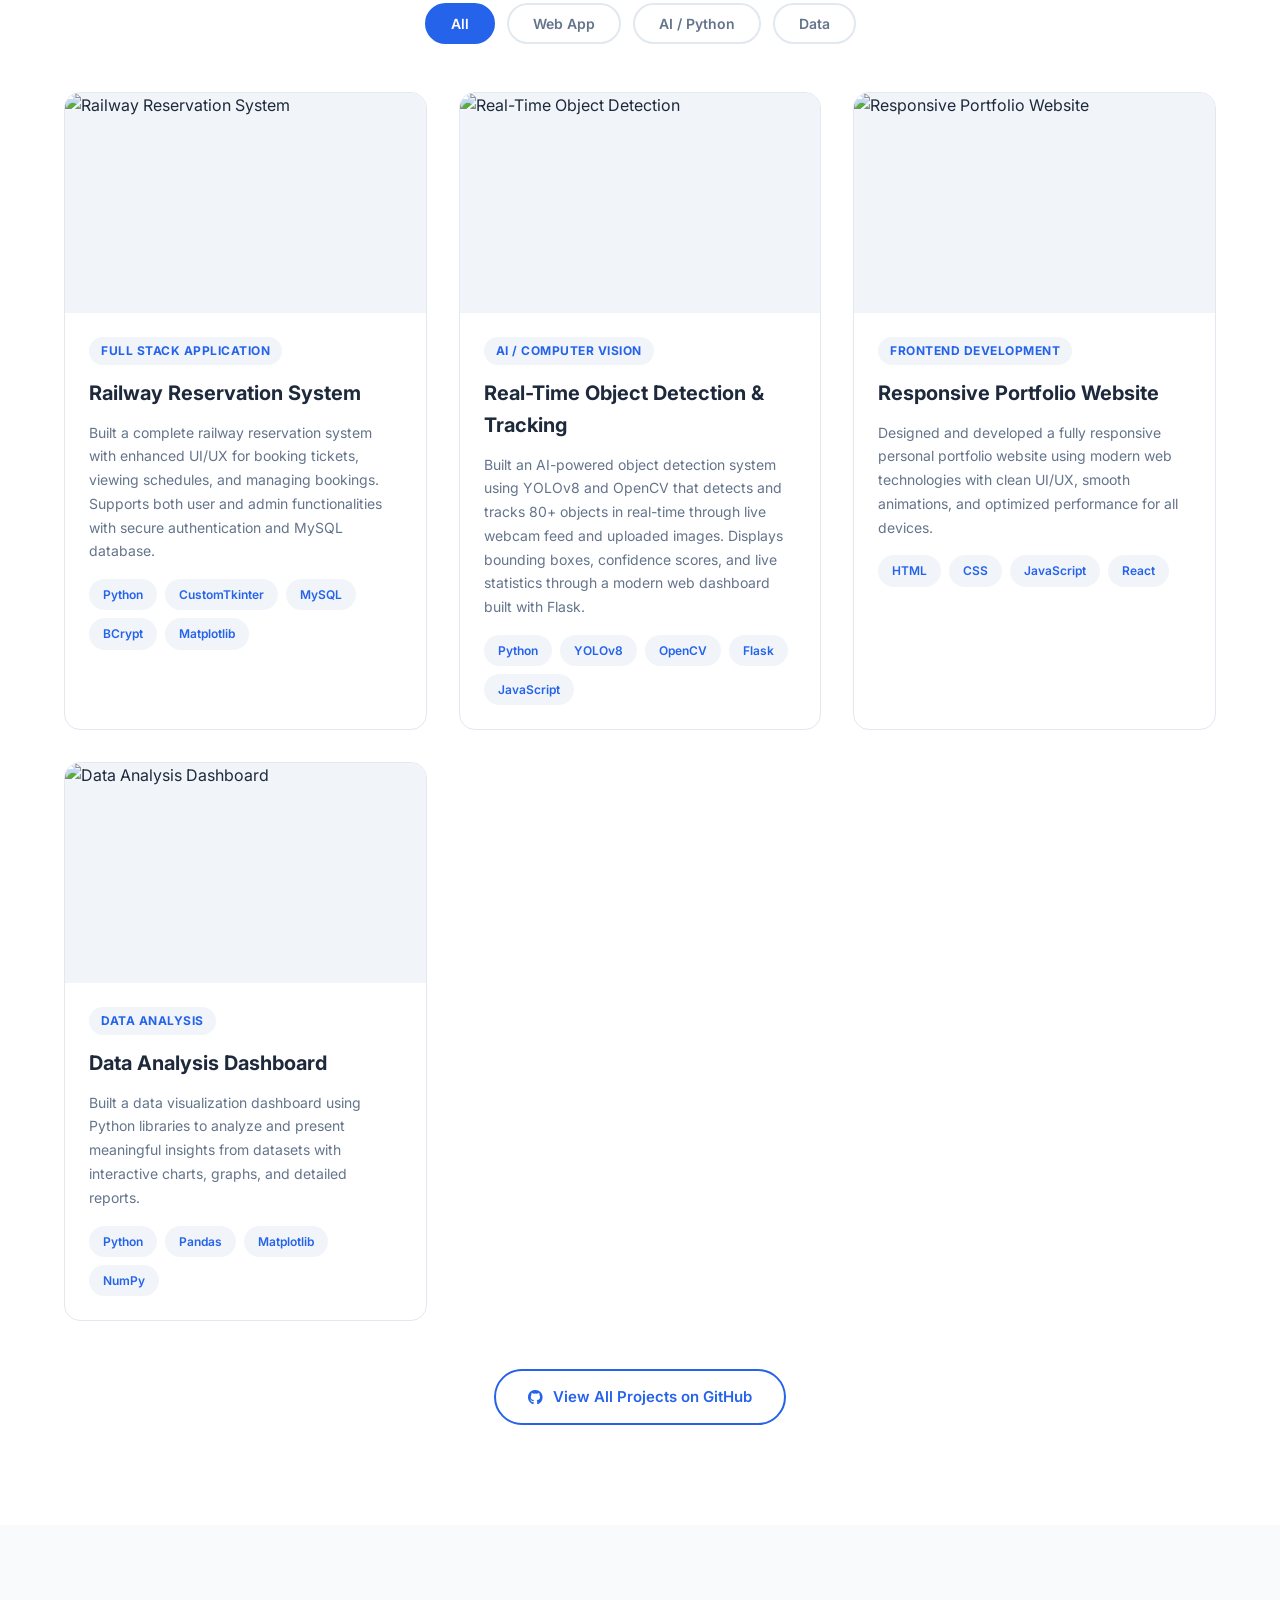
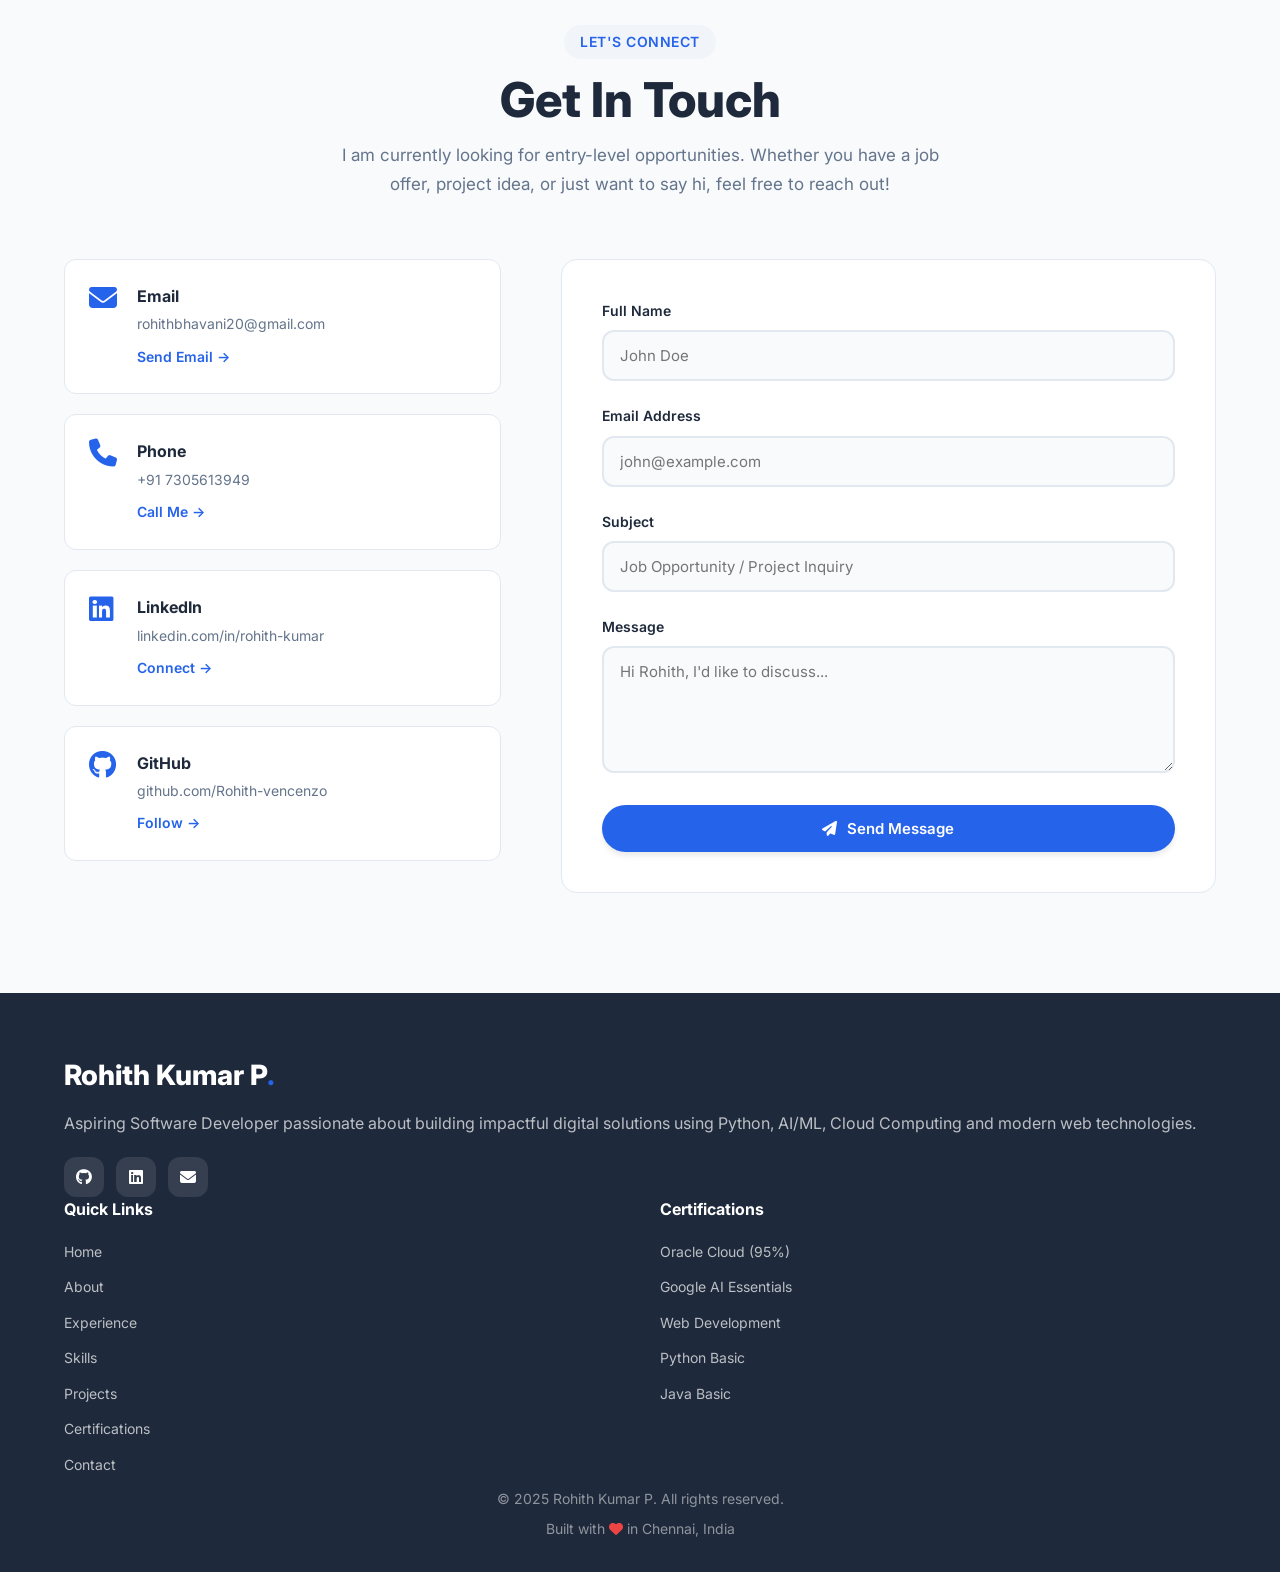
==== commit d8b1d6ac: "Update index.html" ====
--- a/index.html
+++ b/index.html
@@ -20,6 +20,7 @@
                 <li><a href="#experience" class="nav-link">Experience</a></li>
                 <li><a href="#skills" class="nav-link">Skills</a></li>
                 <li><a href="#projects" class="nav-link">Projects</a></li>
+                <li><a href="#certifications" class="nav-link">Certifications</a></li>
                 <li><a href="#contact" class="nav-link btn-contact">Contact</a></li>
             </ul>
             <div class="hamburger" id="hamburger">
@@ -43,10 +44,11 @@
                         Aspiring Software Developer & Computer Science Student
                     </h2>
                     <p class="hero-description">
-                        Aspiring Computer Science graduate with strong foundation in 
-                        software development, data structures, and algorithms. Passionate 
-                        about building scalable applications and solving real-world problems. 
-                        Seeking an entry-level role to contribute and grow.
+                        Aspiring Computer Science graduate with strong foundation in
+                        software development, AI/ML systems, and Oracle Cloud
+                        Infrastructure. Passionate about building scalable applications
+                        and solving real-world problems. Seeking an entry-level role
+                        to contribute and grow as a technology professional.
                     </p>
                     <div class="hero-stats">
                         <div class="stat-item">
@@ -54,20 +56,24 @@
                             <p>Projects</p>
                         </div>
                         <div class="stat-item">
-                            <h3>2</h3>
-                            <p>Internships</p>
+                            <h3>1</h3>
+                            <p>Internship</p>
                         </div>
                         <div class="stat-item">
-                            <h3>4</h3>
+                            <h3>5</h3>
                             <p>Certifications</p>
+                        </div>
+                        <div class="stat-item">
+                            <h3>95%</h3>
+                            <p>Oracle Score</p>
                         </div>
                     </div>
                     <div class="hero-buttons">
                         <a href="#projects" class="btn btn-primary">
                             <i class="fas fa-eye"></i> View My Projects
                         </a>
-                        <a href="assets/resume.pdf" 
-                           class="btn btn-secondary" 
+                        <a href="assets/resume.pdf"
+                           class="btn btn-secondary"
                            download="Rohith_Kumar_Resume.pdf">
                             <i class="fas fa-download"></i> Download CV
                         </a>
@@ -75,17 +81,17 @@
                     <div class="hero-social">
                         <p>Connect with me:</p>
                         <div class="social-links">
-                            <a href="https://github.com/Rohith-vencenzo" 
-                               target="_blank" 
+                            <a href="https://github.com/Rohith-vencenzo"
+                               target="_blank"
                                aria-label="GitHub">
                                 <i class="fab fa-github"></i>
                             </a>
-                            <a href="https://www.linkedin.com/in/rohith-kumar-832450291" 
-                               target="_blank" 
+                            <a href="https://www.linkedin.com/in/rohith-kumar-832450291"
+                               target="_blank"
                                aria-label="LinkedIn">
                                 <i class="fab fa-linkedin"></i>
                             </a>
-                            <a href="mailto:rohithbhavani20@gmail.com" 
+                            <a href="mailto:rohithbhavani20@gmail.com"
                                aria-label="Email">
                                 <i class="fas fa-envelope"></i>
                             </a>
@@ -94,7 +100,7 @@
                 </div>
                 <div class="hero-image">
                     <div class="image-container">
-                        <img src="assets/profile.png" 
+                        <img src="assets/images/profile.png"
                              alt="Rohith Kumar P - Software Developer">
                         <div class="image-shape"></div>
                     </div>
@@ -112,25 +118,26 @@
             </div>
             <div class="about-content">
                 <div class="about-image">
-                    <img src="assets/about.png" alt="Rohith Kumar P">
+                    <img src="assets/images/about.png" alt="Rohith Kumar P">
                     <div class="about-decoration"></div>
                 </div>
                 <div class="about-text">
                     <h3>Passionate about building impactful software solutions</h3>
                     <p>
-                        I am a Computer Science Engineering student at Anand Institute 
-                        of Higher Technology with a strong foundation in software 
-                        development, data structures, and algorithms. I have completed 
-                        a Diploma in Computer Science and a 2-month Web Development 
-                        Internship at MotionCut.
+                        I am a Computer Science Engineering student at Anand Institute
+                        of Higher Technology with a strong foundation in software
+                        development, AI/ML systems, and cloud computing. I have completed
+                        a Diploma in Computer Science, a Web Development Internship at
+                        MotionCut, and hold an Oracle Cloud Infrastructure certification
+                        with 95% score.
                     </p>
                     <p>
-                        I love turning ideas into functional applications. My projects 
-                        like the Railway Reservation System and Real-Time Object Detection 
-                        System demonstrate my ability to build full-featured applications 
-                        with clean UI/UX and strong backend logic using Python and AI tools.
+                        I love turning ideas into functional applications. My projects
+                        like the Real-Time Object Detection System and Railway Reservation
+                        System demonstrate my ability to build full-featured applications
+                        with clean UI/UX and strong backend logic using Python, AI tools,
+                        and modern web technologies.
                     </p>
-
                     <div class="about-info-grid">
                         <div class="info-card">
                             <i class="fas fa-user"></i>
@@ -203,24 +210,25 @@
                                 <h4>Web Development Intern</h4>
                                 <h5>MotionCut • Remote</h5>
                                 <ul>
-                                    <li>Developed a fully responsive website using 
-                                        HTML, CSS, and JavaScript</li>
-                                    <li>Gained hands-on experience in modern web 
-                                        development practices</li>
-                                    <li>Collaborated with the team on real client 
-                                        projects and assignments</li>
-                                    <li>Received Web Development Certification 
-                                        upon completion</li>
+                                    <li>Developed 3+ fully responsive websites
+                                        using HTML5, CSS3, and JavaScript</li>
+                                    <li>Gained hands-on experience in modern web
+                                        development practices and standards</li>
+                                    <li>Collaborated with team on real client
+                                        projects using Git version control</li>
+                                    <li>Received Web Development Certification
+                                        upon successful completion</li>
                                 </ul>
                                 <div class="tech-stack">
                                     <span>HTML</span>
                                     <span>CSS</span>
                                     <span>JavaScript</span>
+                                    <span>Git</span>
                                 </div>
                             </div>
                         </div>
 
-                        <!-- Achievements as second experience card -->
+                        <!-- Achievements Card -->
                         <div class="timeline-item">
                             <div class="timeline-marker"></div>
                             <div class="timeline-card">
@@ -228,14 +236,14 @@
                                 <h4>Notable Accomplishments</h4>
                                 <h5>Academic & Competitive</h5>
                                 <ul>
-                                    <li>🥇 Secured 1st Prize in Abacus National 
+                                    <li>🥇 Secured 1st Prize in Abacus National
                                         Level Competition</li>
-                                    <li>🌐 Developed a responsive website project 
-                                        independently</li>
-                                    <li>📊 Consistently maintained strong academic 
-                                        performance</li>
-                                    <li>🎯 Actively participated and volunteered in 
-                                        college technical events</li>
+                                    <li>☁️ Achieved 95% in Oracle Cloud
+                                        Infrastructure 2025 Certification</li>
+                                    <li>🤖 Built 5+ projects in AI/ML,
+                                        Web & Cloud domains independently</li>
+                                    <li>🎯 Actively volunteered in college
+                                        technical events and workshops</li>
                                 </ul>
                             </div>
                         </div>
@@ -254,14 +262,14 @@
                             <div class="timeline-card">
                                 <span class="date">2026 - Present</span>
                                 <h4>B.E Computer Science Engineering</h4>
-                                <h5>Anand Institute of Higher Technology, 
+                                <h5>Anand Institute of Higher Technology,
                                     Kazhipattur</h5>
                                 <ul>
-                                    <li><strong>CGPA:</strong> 8.1</li>
-                                    <li><strong>Status:</strong> Currently 
+                                    <li><strong>CGPA:</strong> 7.6</li>
+                                    <li><strong>Status:</strong> Currently
                                         in Final Year</li>
-                                    <li><strong>Focus:</strong> Software Development, 
-                                        Data Structures, Algorithms</li>
+                                    <li><strong>Focus:</strong> Software Development,
+                                        Data Structures, Cloud Computing</li>
                                 </ul>
                             </div>
                         </div>
@@ -272,8 +280,9 @@
                                 <h4>Diploma in Computer Science Engineering</h4>
                                 <h5>Sri Balaji Polytechnic College, Kolapakkam</h5>
                                 <ul>
-                                    <li><strong>Percentage:</strong> 80%</li>
-                                    <li><strong>Stream:</strong> Computer Science 
+                                    <li><strong>Percentage:</strong> 80%
+                                        (Distinction)</li>
+                                    <li><strong>Stream:</strong> Computer Science
                                         Engineering</li>
                                 </ul>
                             </div>
@@ -283,7 +292,7 @@
                             <div class="timeline-card">
                                 <span class="date">2016 - 2020</span>
                                 <h4>SSLC</h4>
-                                <h5>Ananthavalli Matric Hr. Sec School, 
+                                <h5>Ananthavalli Matric Hr. Sec School,
                                     Urapakkam</h5>
                                 <ul>
                                     <li><strong>Percentage:</strong> 72.6%</li>
@@ -293,42 +302,213 @@
                     </div>
                 </div>
             </div>
-
-            <!-- Certifications -->
-            <div class="certifications">
-                <h3>Certifications</h3>
-                <div class="cert-grid">
-                    <div class="cert-card">
-                        <i class="fas fa-certificate"></i>
-                        <div>
-                            <h4>Python (Basic)</h4>
-                            <p>EDUCBA • July 2025</p>
-                        </div>
-                    </div>
-                    <div class="cert-card">
-                        <i class="fas fa-certificate"></i>
-                        <div>
-                            <h4>Java (Basic)</h4>
-                            <p>EDUCBA • June 2025</p>
-                        </div>
-                    </div>
-                    <div class="cert-card">
-                        <i class="fas fa-certificate"></i>
-                        <div>
-                            <h4>Web Development</h4>
-                            <p>MotionCut • March 2025</p>
-                        </div>
-                    </div>
-                    <div class="cert-card">
-                        <i class="fas fa-certificate"></i>
-                        <div>
-                            <h4>Excel & Word (Basic)</h4>
-                            <p>EDUCBA • May 2025</p>
-                        </div>
-                    </div>
-                </div>
-            </div>
-
+        </div>
+    </section>
+
+    <!-- ========== CERTIFICATIONS SECTION ========== -->
+    <section class="certifications-section section-padding" id="certifications">
+        <div class="container">
+            <div class="section-header">
+                <span class="section-label">My Credentials</span>
+                <h2 class="section-title">Certifications</h2>
+                <p class="section-description">
+                    Professional certifications that validate my technical
+                    skills and commitment to continuous learning.
+                </p>
+            </div>
+
+            <div class="cert-cards-grid">
+
+                <!-- Certificate 1 - Oracle Cloud FEATURED -->
+                <div class="cert-card-full featured-cert">
+                    <div class="cert-badge">
+                        <i class="fas fa-cloud"></i>
+                    </div>
+                    <div class="cert-details">
+                        <div class="cert-top">
+                            <span class="cert-tag featured-tag">
+                                ⭐ Top Certification
+                            </span>
+                        </div>
+                        <h3>Oracle Cloud Infrastructure 2025
+                            Foundations Associate</h3>
+                        <p class="cert-issuer">
+                            <i class="fas fa-building"></i>
+                            Oracle Corporation
+                        </p>
+                        <p class="cert-date">
+                            <i class="fas fa-calendar"></i> 2025
+                        </p>
+                        <div class="cert-score">
+                            <span class="score-label">Score Achieved:</span>
+                            <span class="score-value">95%</span>
+                            <div class="score-bar">
+                                <div class="score-fill" data-width="95"></div>
+                            </div>
+                        </div>
+                        <p class="cert-description">
+                            Validates expertise in Oracle Cloud Infrastructure
+                            core concepts including compute, storage, networking,
+                            identity, security, and database services.
+                        </p>
+                        <div class="cert-skills">
+                            <span>Cloud Computing</span>
+                            <span>OCI</span>
+                            <span>Networking</span>
+                            <span>Security</span>
+                            <span>Database</span>
+                        </div>
+                    </div>
+                </div>
+
+                <!-- Certificate 2 - Google AI -->
+                <div class="cert-card-full">
+                    <div class="cert-badge">
+                        <i class="fab fa-google"></i>
+                    </div>
+                    <div class="cert-details">
+                        <div class="cert-top">
+                            <span class="cert-tag">AI & Machine Learning</span>
+                        </div>
+                        <h3>Google AI Essentials</h3>
+                        <p class="cert-issuer">
+                            <i class="fas fa-building"></i> Google
+                        </p>
+                        <p class="cert-date">
+                            <i class="fas fa-calendar"></i> 2025
+                        </p>
+                        <p class="cert-description">
+                            Covers fundamental concepts of Artificial Intelligence,
+                            Generative AI, Prompt Engineering, and responsible AI
+                            practices using Google AI tools and platforms.
+                        </p>
+                        <div class="cert-skills">
+                            <span>AI</span>
+                            <span>Generative AI</span>
+                            <span>Prompt Engineering</span>
+                            <span>LLM</span>
+                        </div>
+                    </div>
+                </div>
+
+                <!-- Certificate 3 - Web Development -->
+                <div class="cert-card-full">
+                    <div class="cert-badge">
+                        <i class="fas fa-code"></i>
+                    </div>
+                    <div class="cert-details">
+                        <div class="cert-top">
+                            <span class="cert-tag">Web Development</span>
+                        </div>
+                        <h3>Web Development Certification</h3>
+                        <p class="cert-issuer">
+                            <i class="fas fa-building"></i> MotionCut
+                        </p>
+                        <p class="cert-date">
+                            <i class="fas fa-calendar"></i> March 2025
+                        </p>
+                        <p class="cert-description">
+                            Completed 2-month intensive web development internship
+                            building responsive websites using HTML5, CSS3, and
+                            JavaScript with real-world client projects.
+                        </p>
+                        <div class="cert-skills">
+                            <span>HTML5</span>
+                            <span>CSS3</span>
+                            <span>JavaScript</span>
+                            <span>Git</span>
+                        </div>
+                    </div>
+                </div>
+
+                <!-- Certificate 4 - Python -->
+                <div class="cert-card-full">
+                    <div class="cert-badge">
+                        <i class="fab fa-python"></i>
+                    </div>
+                    <div class="cert-details">
+                        <div class="cert-top">
+                            <span class="cert-tag">Programming</span>
+                        </div>
+                        <h3>Python (Basic)</h3>
+                        <p class="cert-issuer">
+                            <i class="fas fa-building"></i> EDUCBA
+                        </p>
+                        <p class="cert-date">
+                            <i class="fas fa-calendar"></i> July 2025
+                        </p>
+                        <p class="cert-description">
+                            Covers Python programming fundamentals including
+                            data types, loops, functions, file handling,
+                            and object-oriented programming concepts.
+                        </p>
+                        <div class="cert-skills">
+                            <span>Python</span>
+                            <span>OOP</span>
+                            <span>Data Structures</span>
+                        </div>
+                    </div>
+                </div>
+
+                <!-- Certificate 5 - Java -->
+                <div class="cert-card-full">
+                    <div class="cert-badge">
+                        <i class="fab fa-java"></i>
+                    </div>
+                    <div class="cert-details">
+                        <div class="cert-top">
+                            <span class="cert-tag">Programming</span>
+                        </div>
+                        <h3>Java (Basic)</h3>
+                        <p class="cert-issuer">
+                            <i class="fas fa-building"></i> EDUCBA
+                        </p>
+                        <p class="cert-date">
+                            <i class="fas fa-calendar"></i> June 2025
+                        </p>
+                        <p class="cert-description">
+                            Covers Java programming fundamentals including
+                            classes, objects, inheritance, polymorphism,
+                            and core Java programming concepts.
+                        </p>
+                        <div class="cert-skills">
+                            <span>Java</span>
+                            <span>OOP</span>
+                            <span>Inheritance</span>
+                        </div>
+                    </div>
+                </div>
+
+                <!-- Certificate 6 - Excel & Word -->
+                <div class="cert-card-full">
+                    <div class="cert-badge">
+                        <i class="fas fa-file-excel"></i>
+                    </div>
+                    <div class="cert-details">
+                        <div class="cert-top">
+                            <span class="cert-tag">Productivity Tools</span>
+                        </div>
+                        <h3>Excel & Word (Basic)</h3>
+                        <p class="cert-issuer">
+                            <i class="fas fa-building"></i> EDUCBA
+                        </p>
+                        <p class="cert-date">
+                            <i class="fas fa-calendar"></i> May 2025
+                        </p>
+                        <p class="cert-description">
+                            Covers Microsoft Excel for data analysis including
+                            formulas, charts, pivot tables and Microsoft Word
+                            for professional document creation and formatting.
+                        </p>
+                        <div class="cert-skills">
+                            <span>Excel</span>
+                            <span>Word</span>
+                            <span>Data Analysis</span>
+                        </div>
+                    </div>
+                </div>
+
+            </div>
         </div>
     </section>
 
@@ -470,11 +650,11 @@
                         </div>
                         <div class="skill-item">
                             <div class="skill-header">
-                                <span class="skill-name">UI/UX & Graphic Design</span>
-                                <span class="skill-percentage">70%</span>
-                            </div>
-                            <div class="skill-bar">
-                                <div class="skill-progress" data-width="70"></div>
+                                <span class="skill-name">Cloud Computing (OCI)</span>
+                                <span class="skill-percentage">80%</span>
+                            </div>
+                            <div class="skill-bar">
+                                <div class="skill-progress" data-width="80"></div>
                             </div>
                         </div>
                     </div>
@@ -524,6 +704,14 @@
                     <div class="tech-icon">
                         <i class="fas fa-eye"></i>
                         <span>OpenCV</span>
+                    </div>
+                    <div class="tech-icon">
+                        <i class="fas fa-cloud"></i>
+                        <span>Oracle Cloud</span>
+                    </div>
+                    <div class="tech-icon">
+                        <i class="fas fa-robot"></i>
+                        <span>Gen AI</span>
                     </div>
                     <div class="tech-icon">
                         <i class="fab fa-git-alt"></i>
@@ -560,11 +748,11 @@
                 <!-- Project 1 - Railway Reservation -->
                 <div class="project-card" data-category="web">
                     <div class="project-image">
-                        <img src="assets/project1.png" 
+                        <img src="assets/images/project1.png"
                              alt="Railway Reservation System">
                         <div class="project-overlay">
-                            <a href="https://github.com/Rohith-vencenzo" 
-                               target="_blank" 
+                            <a href="https://github.com/Rohith-vencenzo"
+                               target="_blank"
                                class="overlay-link"
                                title="View on GitHub">
                                 <i class="fab fa-github"></i>
@@ -577,9 +765,9 @@
                         </div>
                         <h3>Railway Reservation System</h3>
                         <p>
-                            Built a complete railway reservation system with enhanced 
-                            UI/UX for booking tickets, viewing schedules, and managing 
-                            bookings. Supports both user and admin functionalities with 
+                            Built a complete railway reservation system with enhanced
+                            UI/UX for booking tickets, viewing schedules, and managing
+                            bookings. Supports both user and admin functionalities with
                             secure authentication and MySQL database.
                         </p>
                         <div class="project-tags">
@@ -592,14 +780,14 @@
                     </div>
                 </div>
 
-                <!-- Project 2 - Object Detection ✅ NEW PROJECT ADDED HERE -->
+                <!-- Project 2 - Object Detection -->
                 <div class="project-card" data-category="ai">
                     <div class="project-image">
-                        <img src="assets/project4.png" 
+                        <img src="assets/images/project4.png"
                              alt="Real-Time Object Detection">
                         <div class="project-overlay">
-                            <a href="https://github.com/Rohith-vencenzo" 
-                               target="_blank" 
+                            <a href="https://github.com/Rohith-vencenzo"
+                               target="_blank"
                                class="overlay-link"
                                title="View on GitHub">
                                 <i class="fab fa-github"></i>
@@ -612,10 +800,10 @@
                         </div>
                         <h3>Real-Time Object Detection & Tracking</h3>
                         <p>
-                            Built an AI-powered object detection system using YOLOv8 
-                            and OpenCV that detects and tracks 80+ objects in real-time 
-                            through live webcam feed and uploaded images. Displays 
-                            bounding boxes, confidence scores, and live statistics 
+                            Built an AI-powered object detection system using YOLOv8
+                            and OpenCV that detects and tracks 80+ objects in real-time
+                            through live webcam feed and uploaded images. Displays
+                            bounding boxes, confidence scores, and live statistics
                             through a modern web dashboard built with Flask.
                         </p>
                         <div class="project-tags">
@@ -631,11 +819,11 @@
                 <!-- Project 3 - Portfolio Website -->
                 <div class="project-card" data-category="web">
                     <div class="project-image">
-                        <img src="assets/project2.png" 
+                        <img src="assets/images/project2.png"
                              alt="Responsive Portfolio Website">
                         <div class="project-overlay">
-                            <a href="https://github.com/Rohith-vencenzo" 
-                               target="_blank" 
+                            <a href="https://github.com/Rohith-vencenzo"
+                               target="_blank"
                                class="overlay-link"
                                title="View on GitHub">
                                 <i class="fab fa-github"></i>
@@ -648,8 +836,8 @@
                         </div>
                         <h3>Responsive Portfolio Website</h3>
                         <p>
-                            Designed and developed a fully responsive personal portfolio 
-                            website using modern web technologies with clean UI/UX, 
+                            Designed and developed a fully responsive personal portfolio
+                            website using modern web technologies with clean UI/UX,
                             smooth animations, and optimized performance for all devices.
                         </p>
                         <div class="project-tags">
@@ -664,11 +852,11 @@
                 <!-- Project 4 - Data Analysis -->
                 <div class="project-card" data-category="data">
                     <div class="project-image">
-                        <img src="assets/project3.png" 
+                        <img src="assets/images/project3.png"
                              alt="Data Analysis Dashboard">
                         <div class="project-overlay">
-                            <a href="https://github.com/Rohith-vencenzo" 
-                               target="_blank" 
+                            <a href="https://github.com/Rohith-vencenzo"
+                               target="_blank"
                                class="overlay-link"
                                title="View on GitHub">
                                 <i class="fab fa-github"></i>
@@ -681,8 +869,8 @@
                         </div>
                         <h3>Data Analysis Dashboard</h3>
                         <p>
-                            Built a data visualization dashboard using Python libraries 
-                            to analyze and present meaningful insights from datasets 
+                            Built a data visualization dashboard using Python libraries
+                            to analyze and present meaningful insights from datasets
                             with interactive charts, graphs, and detailed reports.
                         </p>
                         <div class="project-tags">
@@ -698,8 +886,8 @@
 
             <!-- GitHub Button -->
             <div class="view-all">
-                <a href="https://github.com/Rohith-vencenzo" 
-                   target="_blank" 
+                <a href="https://github.com/Rohith-vencenzo"
+                   target="_blank"
                    class="btn btn-secondary">
                     <i class="fab fa-github"></i> View All Projects on GitHub
                 </a>
@@ -715,8 +903,8 @@
                 <span class="section-label">Let's Connect</span>
                 <h2 class="section-title">Get In Touch</h2>
                 <p class="section-description">
-                    I am currently looking for entry-level opportunities. 
-                    Whether you have a job offer, project idea, or just want 
+                    I am currently looking for entry-level opportunities.
+                    Whether you have a job offer, project idea, or just want
                     to say hi, feel free to reach out!
                 </p>
             </div>
@@ -745,7 +933,7 @@
                         <div>
                             <h4>LinkedIn</h4>
                             <p>linkedin.com/in/rohith-kumar</p>
-                            <a href="https://www.linkedin.com/in/rohith-kumar-832450291" 
+                            <a href="https://www.linkedin.com/in/rohith-kumar-832450291"
                                target="_blank">
                                 Connect →
                             </a>
@@ -756,7 +944,7 @@
                         <div>
                             <h4>GitHub</h4>
                             <p>github.com/Rohith-vencenzo</p>
-                            <a href="https://github.com/Rohith-vencenzo" 
+                            <a href="https://github.com/Rohith-vencenzo"
                                target="_blank">
                                 Follow →
                             </a>
@@ -768,28 +956,28 @@
                 <form class="contact-form" id="contact-form">
                     <div class="form-group">
                         <label for="name">Full Name</label>
-                        <input type="text" 
-                               id="name" 
-                               placeholder="John Doe" 
+                        <input type="text"
+                               id="name"
+                               placeholder="John Doe"
                                required>
                     </div>
                     <div class="form-group">
                         <label for="email">Email Address</label>
-                        <input type="email" 
-                               id="email" 
-                               placeholder="john@example.com" 
+                        <input type="email"
+                               id="email"
+                               placeholder="john@example.com"
                                required>
                     </div>
                     <div class="form-group">
                         <label for="subject">Subject</label>
-                        <input type="text" 
-                               id="subject" 
+                        <input type="text"
+                               id="subject"
                                placeholder="Job Opportunity / Project Inquiry">
                     </div>
                     <div class="form-group">
                         <label for="message">Message</label>
-                        <textarea id="message" 
-                                  rows="5" 
+                        <textarea id="message"
+                                  rows="5"
                                   placeholder="Hi Rohith, I'd like to discuss..."
                                   required></textarea>
                     </div>
@@ -809,16 +997,17 @@
                 <div class="footer-info">
                     <h3>Rohith Kumar P<span>.</span></h3>
                     <p>
-                        Aspiring Software Developer passionate about 
-                        building impactful digital solutions using 
-                        Python, Java, and modern web technologies.
+                        Aspiring Software Developer passionate about
+                        building impactful digital solutions using
+                        Python, AI/ML, Cloud Computing and modern
+                        web technologies.
                     </p>
                     <div class="footer-social">
-                        <a href="https://github.com/Rohith-vencenzo" 
+                        <a href="https://github.com/Rohith-vencenzo"
                            target="_blank">
                             <i class="fab fa-github"></i>
                         </a>
-                        <a href="https://www.linkedin.com/in/rohith-kumar-832450291" 
+                        <a href="https://www.linkedin.com/in/rohith-kumar-832450291"
                            target="_blank">
                             <i class="fab fa-linkedin"></i>
                         </a>
@@ -836,18 +1025,23 @@
                             <li><a href="#experience">Experience</a></li>
                             <li><a href="#skills">Skills</a></li>
                             <li><a href="#projects">Projects</a></li>
+                            <li><a href="#certifications">Certifications</a></li>
                             <li><a href="#contact">Contact</a></li>
                         </ul>
                     </div>
                     <div class="link-column">
-                        <h4>My Projects</h4>
+                        <h4>Certifications</h4>
                         <ul>
-                            <li><a href="#projects">Railway Reservation</a></li>
-                            <li><a href="#projects">Object Detection</a></li>
-                            <li><a href="#projects">Portfolio Website</a></li>
-                            <li><a href="#projects">Data Dashboard</a></li>
-                            <li><a href="https://github.com/Rohith-vencenzo" 
-                                   target="_blank">GitHub</a></li>
+                            <li><a href="#certifications">
+                                Oracle Cloud (95%)</a></li>
+                            <li><a href="#certifications">
+                                Google AI Essentials</a></li>
+                            <li><a href="#certifications">
+                                Web Development</a></li>
+                            <li><a href="#certifications">
+                                Python Basic</a></li>
+                            <li><a href="#certifications">
+                                Java Basic</a></li>
                         </ul>
                     </div>
                 </div>
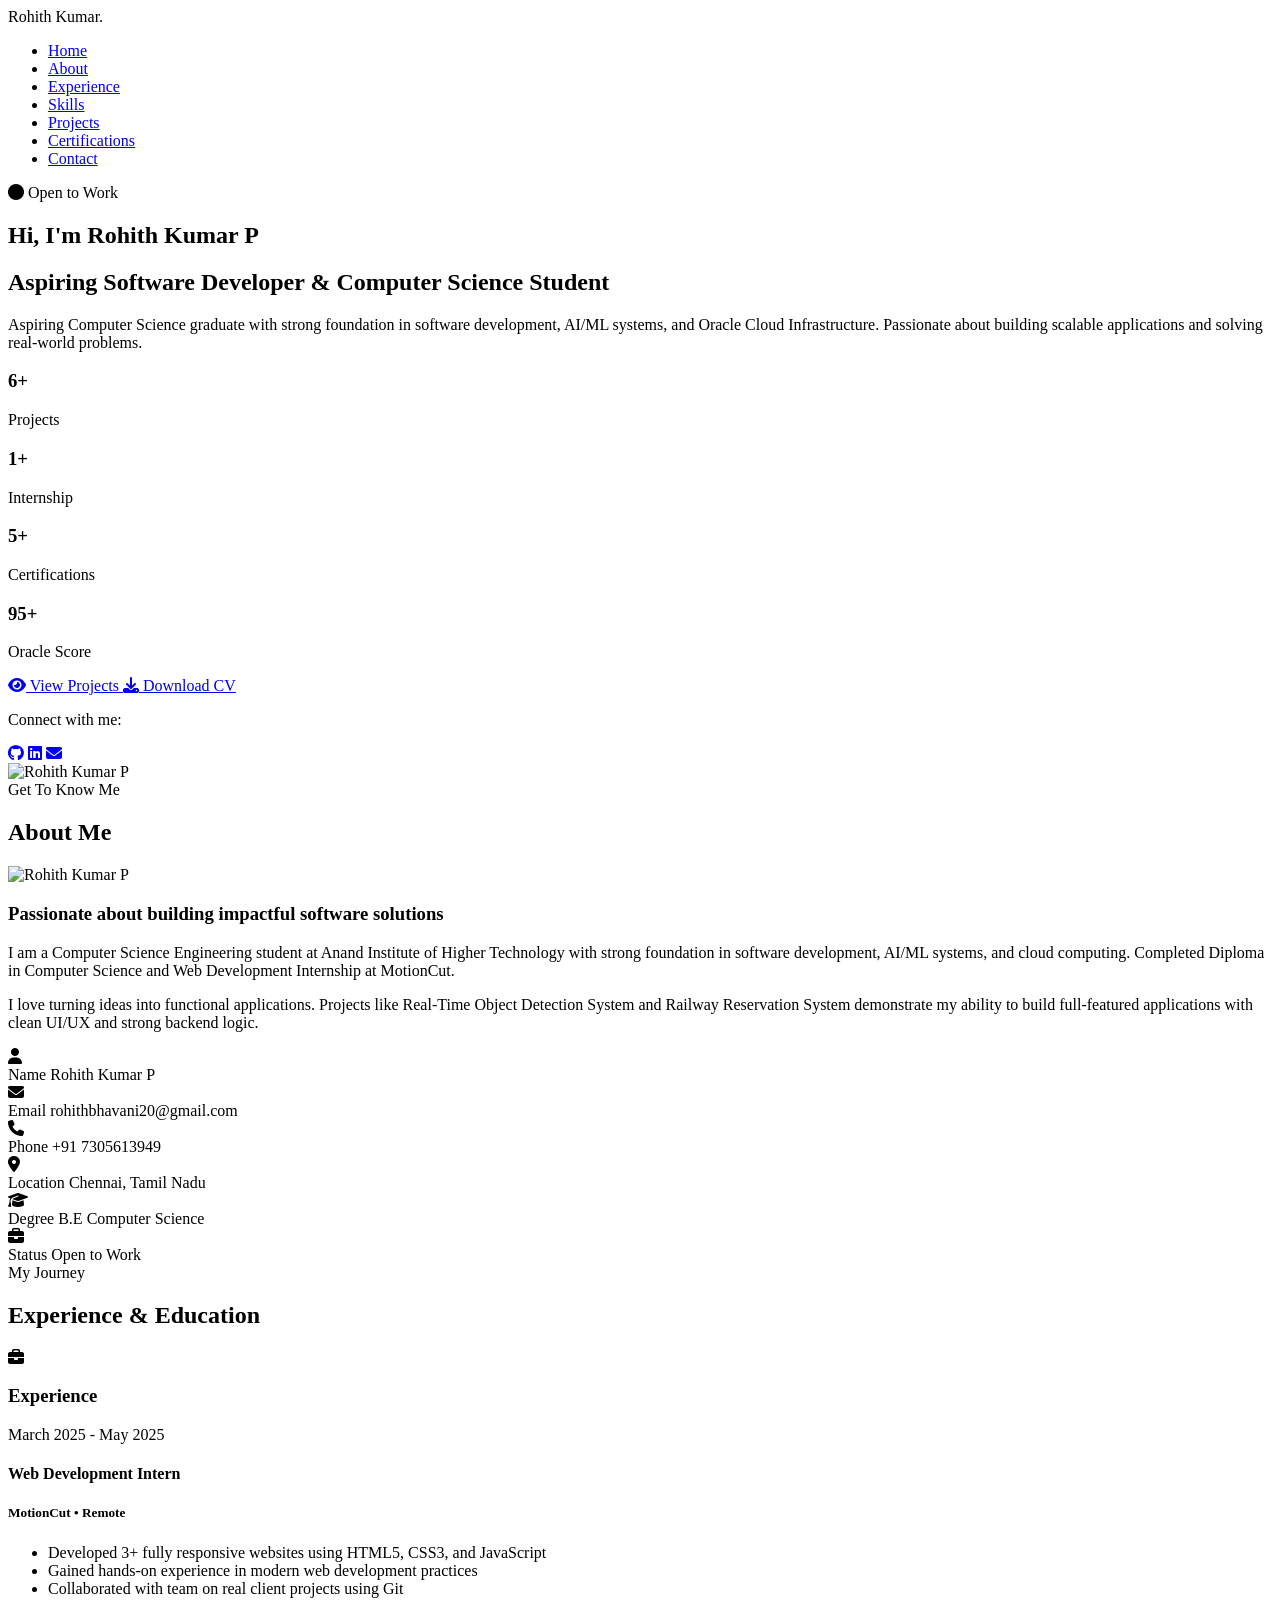
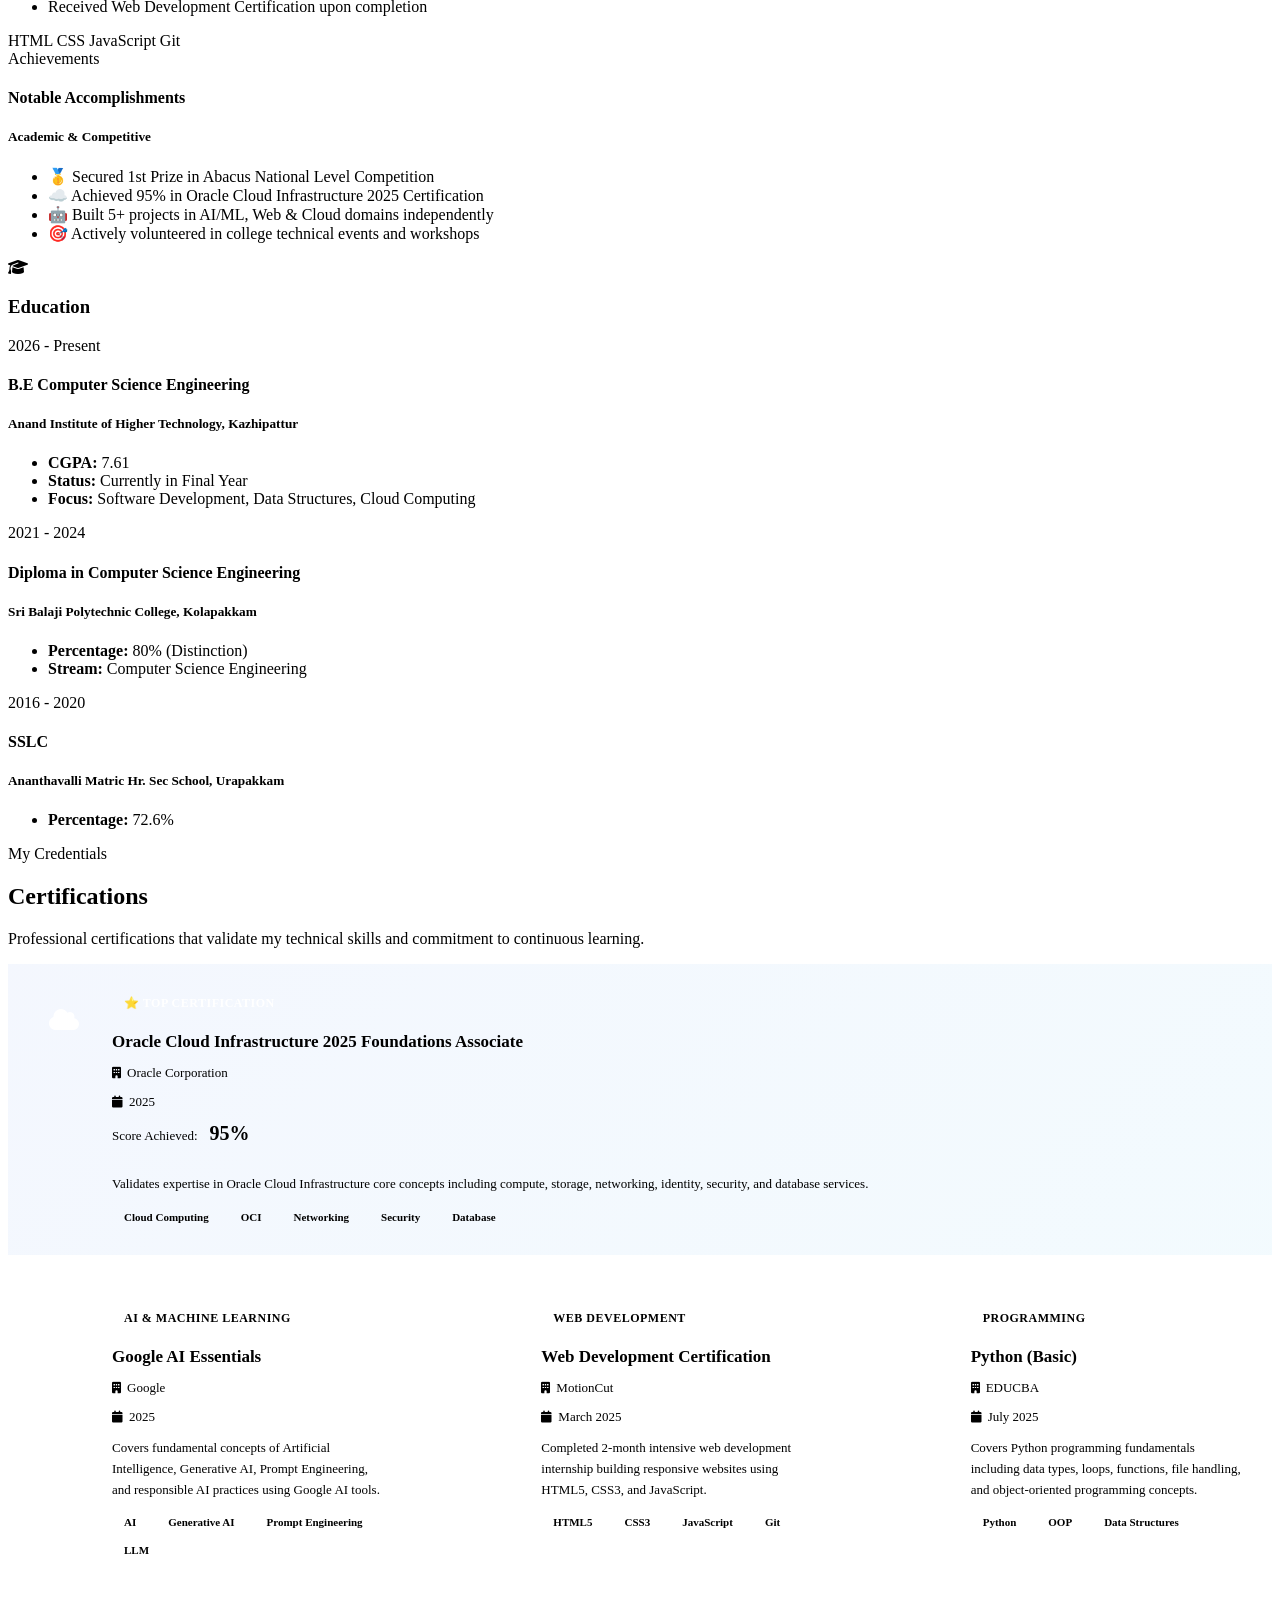
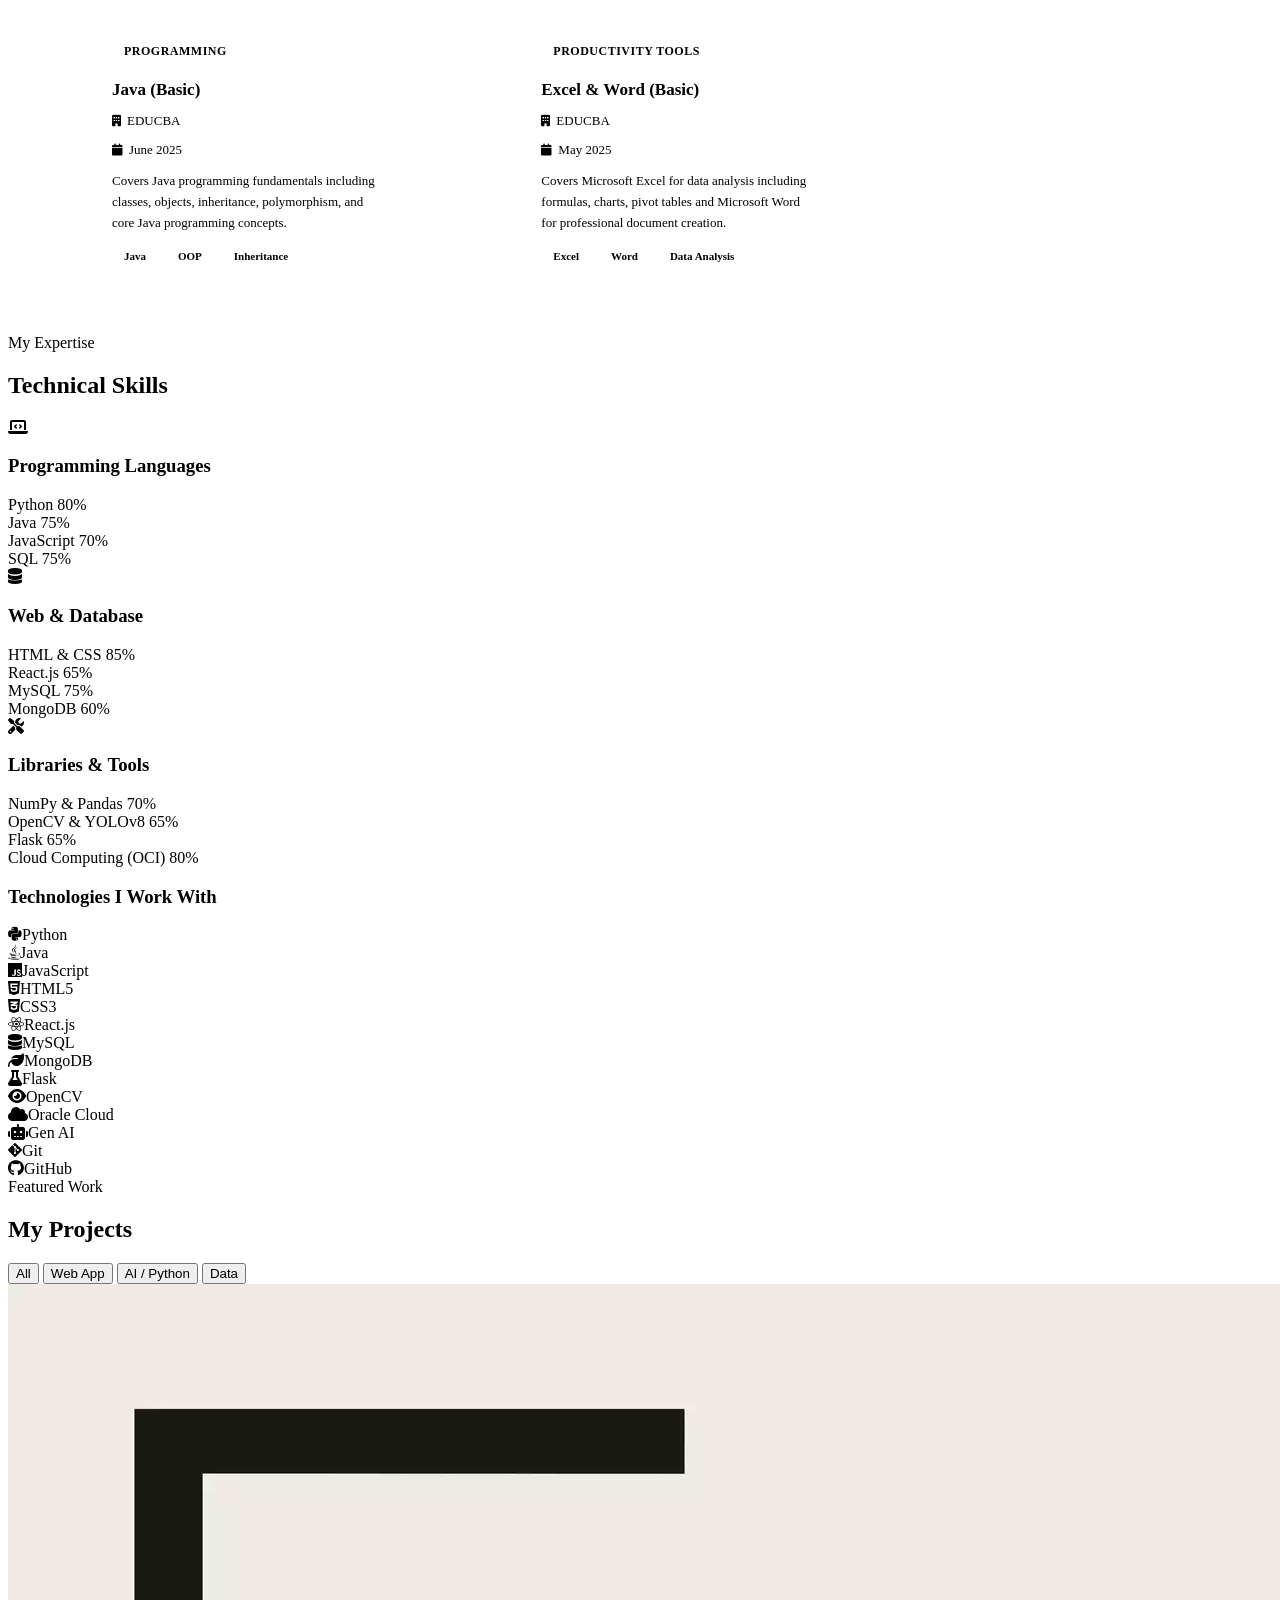
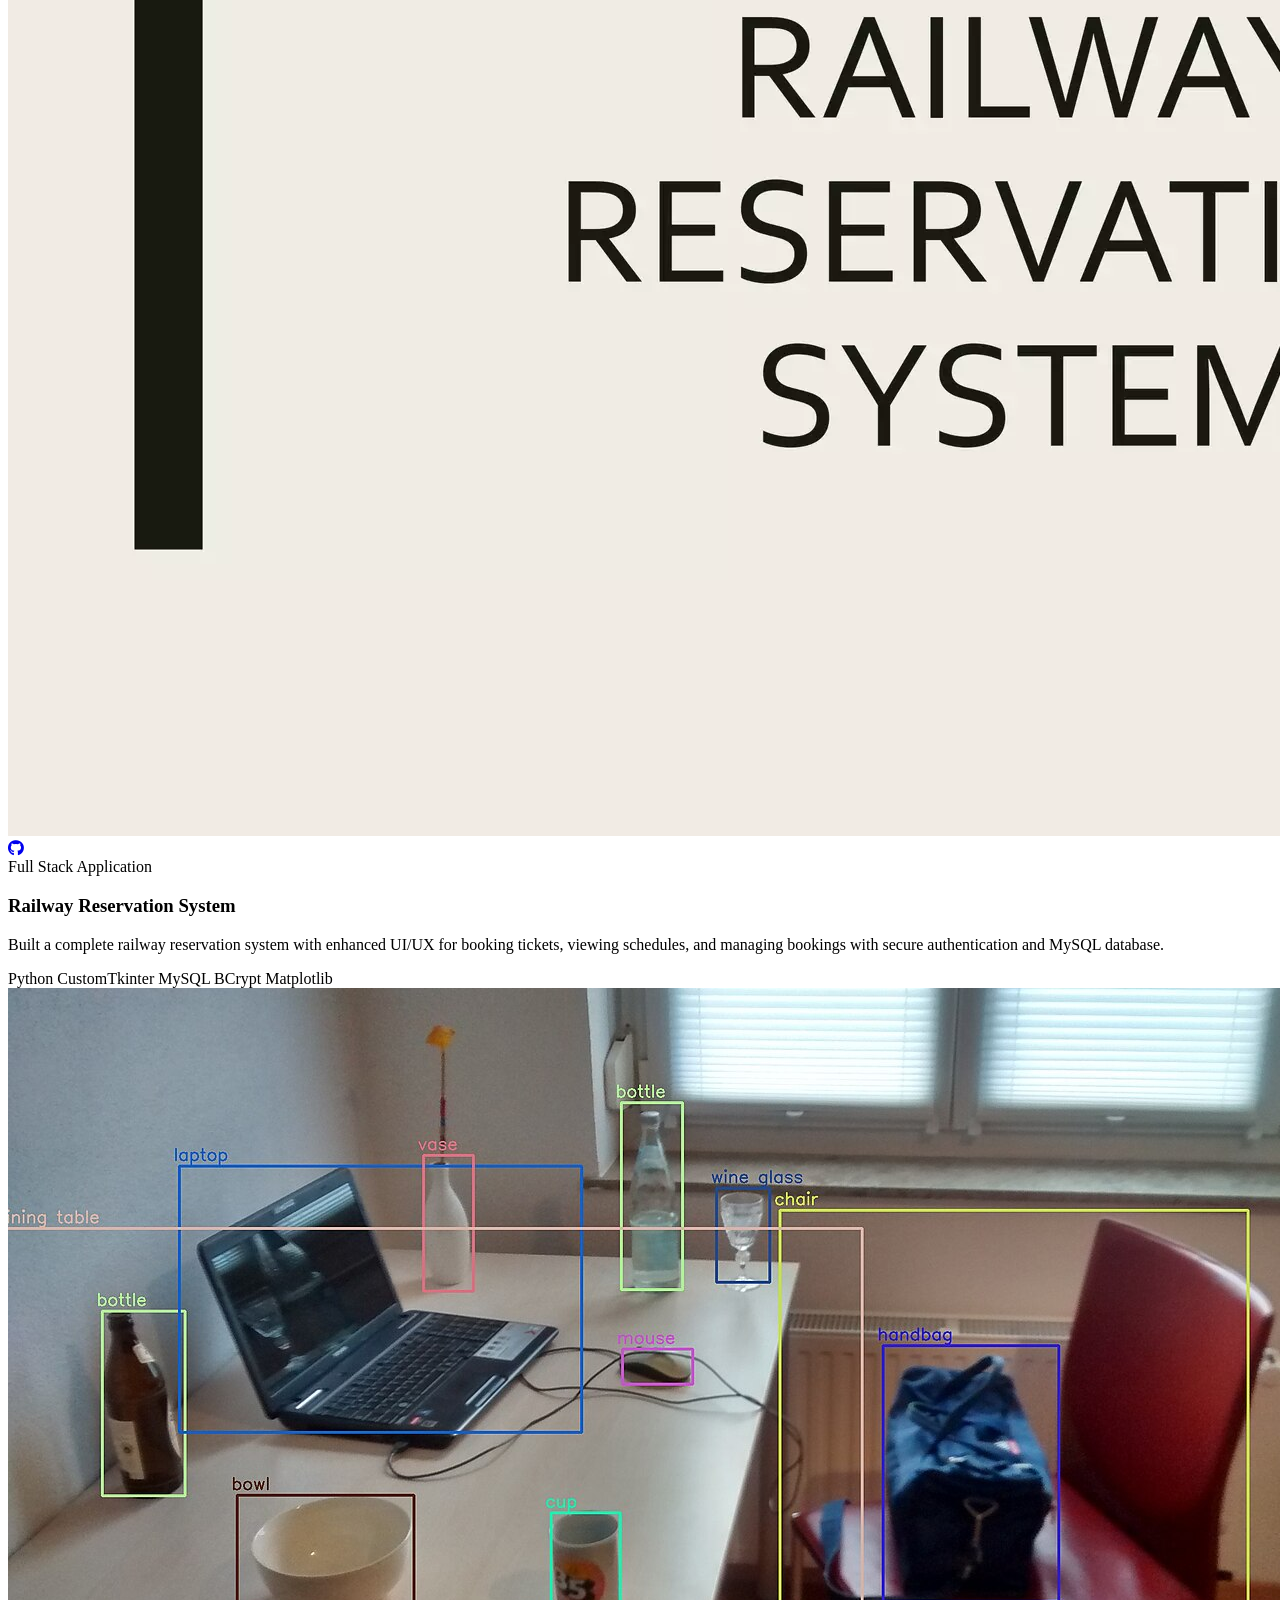
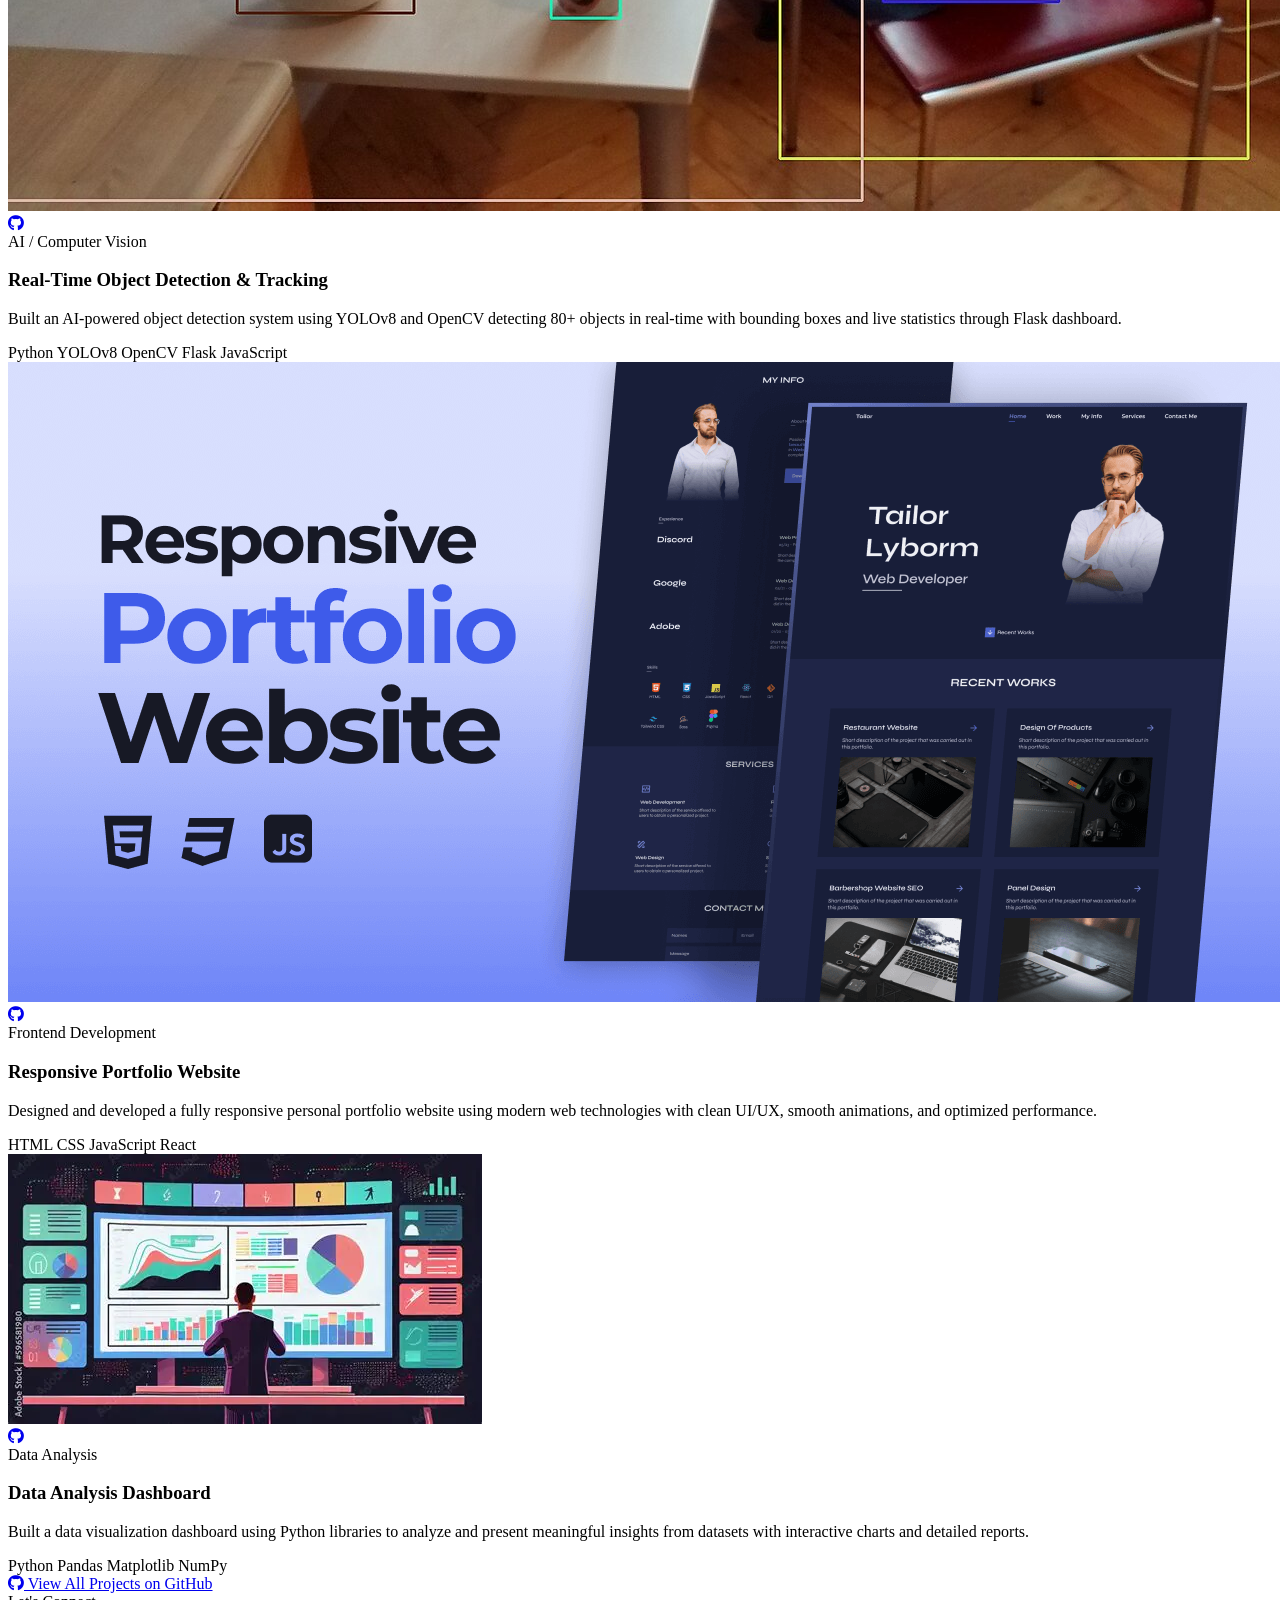
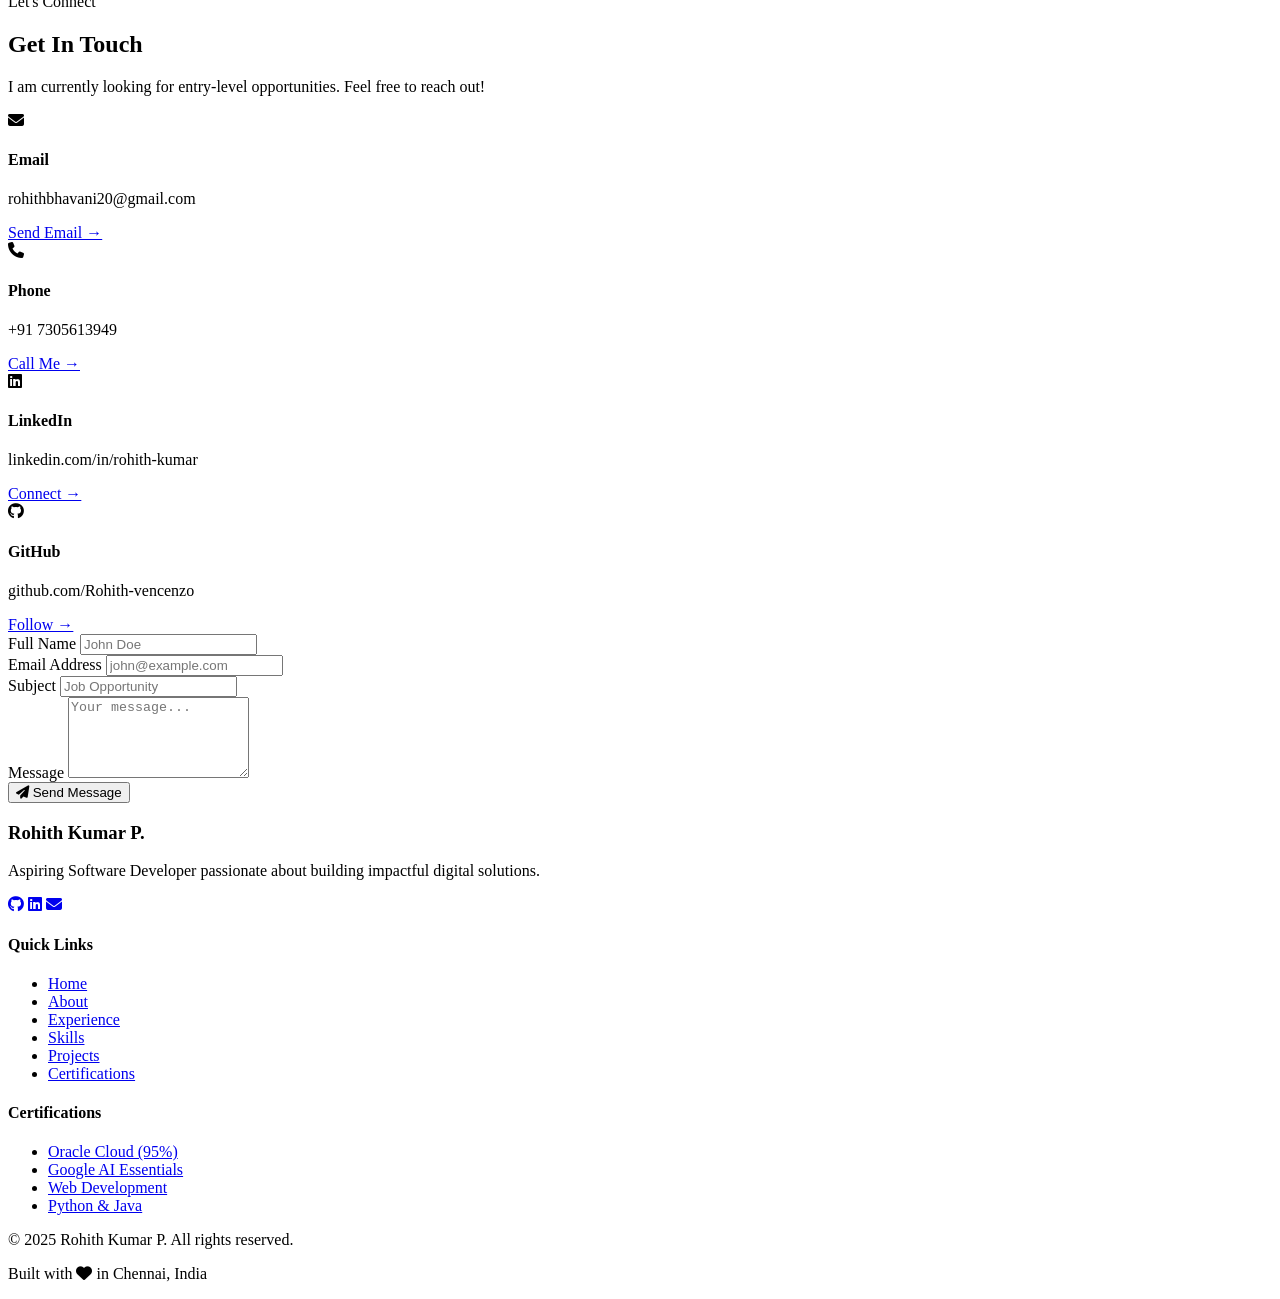
==== commit c42b138e: "Update fmt.Println output from 'Hello World' to 'Goodbye World'" ====
--- a/index.html
+++ b/index.html
@@ -10,7 +10,7 @@
 </head>
 <body>
 
-    <!-- ========== NAVBAR ========== -->
+    <!-- NAVBAR -->
     <nav class="navbar" id="navbar">
         <div class="nav-container">
             <div class="nav-logo">Rohith Kumar<span class="logo-dot">.</span></div>
@@ -29,7 +29,7 @@
         </div>
     </nav>
 
-    <!-- ========== HERO SECTION ========== -->
+    <!-- HERO SECTION -->
     <section class="hero" id="home">
         <div class="container">
             <div class="hero-content">
@@ -37,18 +37,10 @@
                     <div class="hero-badge">
                         <i class="fas fa-circle"></i> Open to Work
                     </div>
-                    <h1 class="hero-title">
-                        Hi, I'm <span class="highlight">Rohith Kumar P</span>
-                    </h1>
-                    <h2 class="hero-subtitle">
-                        Aspiring Software Developer & Computer Science Student
-                    </h2>
+                    <h1 class="hero-title">Hi, I'm <span class="highlight">Rohith Kumar P</span></h1>
+                    <h2 class="hero-subtitle">Aspiring Software Developer & Computer Science Student</h2>
                     <p class="hero-description">
-                        Aspiring Computer Science graduate with strong foundation in
-                        software development, AI/ML systems, and Oracle Cloud
-                        Infrastructure. Passionate about building scalable applications
-                        and solving real-world problems. Seeking an entry-level role
-                        to contribute and grow as a technology professional.
+                        Aspiring Computer Science graduate with strong foundation in software development, AI/ML systems, and Oracle Cloud Infrastructure. Passionate about building scalable applications and solving real-world problems.
                     </p>
                     <div class="hero-stats">
                         <div class="stat-item">
@@ -70,38 +62,24 @@
                     </div>
                     <div class="hero-buttons">
                         <a href="#projects" class="btn btn-primary">
-                            <i class="fas fa-eye"></i> View My Projects
+                            <i class="fas fa-eye"></i> View Projects
                         </a>
-                        <a href="assets/resume.pdf"
-                           class="btn btn-secondary"
-                           download="Rohith_Kumar_Resume.pdf">
+                        <a href="assets/resume.pdf" class="btn btn-secondary" download="Rohith_Kumar_Resume.pdf">
                             <i class="fas fa-download"></i> Download CV
                         </a>
                     </div>
                     <div class="hero-social">
                         <p>Connect with me:</p>
                         <div class="social-links">
-                            <a href="https://github.com/Rohith-vencenzo"
-                               target="_blank"
-                               aria-label="GitHub">
-                                <i class="fab fa-github"></i>
-                            </a>
-                            <a href="https://www.linkedin.com/in/rohith-kumar-832450291"
-                               target="_blank"
-                               aria-label="LinkedIn">
-                                <i class="fab fa-linkedin"></i>
-                            </a>
-                            <a href="mailto:rohithbhavani20@gmail.com"
-                               aria-label="Email">
-                                <i class="fas fa-envelope"></i>
-                            </a>
+                            <a href="https://github.com/Rohith-vencenzo" target="_blank"><i class="fab fa-github"></i></a>
+                            <a href="https://www.linkedin.com/in/rohith-kumar-832450291" target="_blank"><i class="fab fa-linkedin"></i></a>
+                            <a href="mailto:rohithbhavani20@gmail.com"><i class="fas fa-envelope"></i></a>
                         </div>
                     </div>
                 </div>
                 <div class="hero-image">
                     <div class="image-container">
-                        <img src="assets/images/profile.png"
-                             alt="Rohith Kumar P - Software Developer">
+                        <img src="assets/profile.png" alt="Rohith Kumar P">
                         <div class="image-shape"></div>
                     </div>
                 </div>
@@ -109,7 +87,7 @@
         </div>
     </section>
 
-    <!-- ========== ABOUT SECTION ========== -->
+    <!-- ABOUT SECTION -->
     <section class="about section-padding" id="about">
         <div class="container">
             <div class="section-header">
@@ -118,26 +96,12 @@
             </div>
             <div class="about-content">
                 <div class="about-image">
-                    <img src="assets/images/about.png" alt="Rohith Kumar P">
-                    <div class="about-decoration"></div>
+                    <img src="assets/about.png" alt="Rohith Kumar P">
                 </div>
                 <div class="about-text">
                     <h3>Passionate about building impactful software solutions</h3>
-                    <p>
-                        I am a Computer Science Engineering student at Anand Institute
-                        of Higher Technology with a strong foundation in software
-                        development, AI/ML systems, and cloud computing. I have completed
-                        a Diploma in Computer Science, a Web Development Internship at
-                        MotionCut, and hold an Oracle Cloud Infrastructure certification
-                        with 95% score.
-                    </p>
-                    <p>
-                        I love turning ideas into functional applications. My projects
-                        like the Real-Time Object Detection System and Railway Reservation
-                        System demonstrate my ability to build full-featured applications
-                        with clean UI/UX and strong backend logic using Python, AI tools,
-                        and modern web technologies.
-                    </p>
+                    <p>I am a Computer Science Engineering student at Anand Institute of Higher Technology with strong foundation in software development, AI/ML systems, and cloud computing. Completed Diploma in Computer Science and Web Development Internship at MotionCut.</p>
+                    <p>I love turning ideas into functional applications. Projects like Real-Time Object Detection System and Railway Reservation System demonstrate my ability to build full-featured applications with clean UI/UX and strong backend logic.</p>
                     <div class="about-info-grid">
                         <div class="info-card">
                             <i class="fas fa-user"></i>
@@ -187,7 +151,7 @@
         </div>
     </section>
 
-    <!-- ========== EXPERIENCE & EDUCATION ========== -->
+    <!-- EXPERIENCE & EDUCATION -->
     <section class="experience section-padding" id="experience">
         <div class="container">
             <div class="section-header">
@@ -195,8 +159,6 @@
                 <h2 class="section-title">Experience & Education</h2>
             </div>
             <div class="timeline-container">
-
-                <!-- Experience Column -->
                 <div class="timeline-column">
                     <div class="column-header">
                         <i class="fas fa-briefcase"></i>
@@ -210,14 +172,10 @@
                                 <h4>Web Development Intern</h4>
                                 <h5>MotionCut • Remote</h5>
                                 <ul>
-                                    <li>Developed 3+ fully responsive websites
-                                        using HTML5, CSS3, and JavaScript</li>
-                                    <li>Gained hands-on experience in modern web
-                                        development practices and standards</li>
-                                    <li>Collaborated with team on real client
-                                        projects using Git version control</li>
-                                    <li>Received Web Development Certification
-                                        upon successful completion</li>
+                                    <li>Developed 3+ fully responsive websites using HTML5, CSS3, and JavaScript</li>
+                                    <li>Gained hands-on experience in modern web development practices</li>
+                                    <li>Collaborated with team on real client projects using Git</li>
+                                    <li>Received Web Development Certification upon completion</li>
                                 </ul>
                                 <div class="tech-stack">
                                     <span>HTML</span>
@@ -227,8 +185,6 @@
                                 </div>
                             </div>
                         </div>
-
-                        <!-- Achievements Card -->
                         <div class="timeline-item">
                             <div class="timeline-marker"></div>
                             <div class="timeline-card">
@@ -236,21 +192,15 @@
                                 <h4>Notable Accomplishments</h4>
                                 <h5>Academic & Competitive</h5>
                                 <ul>
-                                    <li>🥇 Secured 1st Prize in Abacus National
-                                        Level Competition</li>
-                                    <li>☁️ Achieved 95% in Oracle Cloud
-                                        Infrastructure 2025 Certification</li>
-                                    <li>🤖 Built 5+ projects in AI/ML,
-                                        Web & Cloud domains independently</li>
-                                    <li>🎯 Actively volunteered in college
-                                        technical events and workshops</li>
+                                    <li>🥇 Secured 1st Prize in Abacus National Level Competition</li>
+                                    <li>☁️ Achieved 95% in Oracle Cloud Infrastructure 2025 Certification</li>
+                                    <li>🤖 Built 5+ projects in AI/ML, Web & Cloud domains independently</li>
+                                    <li>🎯 Actively volunteered in college technical events and workshops</li>
                                 </ul>
                             </div>
                         </div>
                     </div>
                 </div>
-
-                <!-- Education Column -->
                 <div class="timeline-column">
                     <div class="column-header">
                         <i class="fas fa-graduation-cap"></i>
@@ -262,14 +212,11 @@
                             <div class="timeline-card">
                                 <span class="date">2026 - Present</span>
                                 <h4>B.E Computer Science Engineering</h4>
-                                <h5>Anand Institute of Higher Technology,
-                                    Kazhipattur</h5>
+                                <h5>Anand Institute of Higher Technology, Kazhipattur</h5>
                                 <ul>
-                                    <li><strong>CGPA:</strong> 7.6</li>
-                                    <li><strong>Status:</strong> Currently
-                                        in Final Year</li>
-                                    <li><strong>Focus:</strong> Software Development,
-                                        Data Structures, Cloud Computing</li>
+                                    <li><strong>CGPA:</strong> 7.61</li>
+                                    <li><strong>Status:</strong> Currently in Final Year</li>
+                                    <li><strong>Focus:</strong> Software Development, Data Structures, Cloud Computing</li>
                                 </ul>
                             </div>
                         </div>
@@ -280,10 +227,8 @@
                                 <h4>Diploma in Computer Science Engineering</h4>
                                 <h5>Sri Balaji Polytechnic College, Kolapakkam</h5>
                                 <ul>
-                                    <li><strong>Percentage:</strong> 80%
-                                        (Distinction)</li>
-                                    <li><strong>Stream:</strong> Computer Science
-                                        Engineering</li>
+                                    <li><strong>Percentage:</strong> 80% (Distinction)</li>
+                                    <li><strong>Stream:</strong> Computer Science Engineering</li>
                                 </ul>
                             </div>
                         </div>
@@ -292,8 +237,7 @@
                             <div class="timeline-card">
                                 <span class="date">2016 - 2020</span>
                                 <h4>SSLC</h4>
-                                <h5>Ananthavalli Matric Hr. Sec School,
-                                    Urapakkam</h5>
+                                <h5>Ananthavalli Matric Hr. Sec School, Urapakkam</h5>
                                 <ul>
                                     <li><strong>Percentage:</strong> 72.6%</li>
                                 </ul>
@@ -305,52 +249,34 @@
         </div>
     </section>
 
-    <!-- ========== CERTIFICATIONS SECTION ========== -->
+    <!-- CERTIFICATIONS -->
     <section class="certifications-section section-padding" id="certifications">
         <div class="container">
             <div class="section-header">
                 <span class="section-label">My Credentials</span>
                 <h2 class="section-title">Certifications</h2>
-                <p class="section-description">
-                    Professional certifications that validate my technical
-                    skills and commitment to continuous learning.
-                </p>
-            </div>
-
+                <p class="section-description">Professional certifications that validate my technical skills and commitment to continuous learning.</p>
+            </div>
             <div class="cert-cards-grid">
-
-                <!-- Certificate 1 - Oracle Cloud FEATURED -->
                 <div class="cert-card-full featured-cert">
                     <div class="cert-badge">
                         <i class="fas fa-cloud"></i>
                     </div>
                     <div class="cert-details">
                         <div class="cert-top">
-                            <span class="cert-tag featured-tag">
-                                ⭐ Top Certification
-                            </span>
-                        </div>
-                        <h3>Oracle Cloud Infrastructure 2025
-                            Foundations Associate</h3>
-                        <p class="cert-issuer">
-                            <i class="fas fa-building"></i>
-                            Oracle Corporation
-                        </p>
-                        <p class="cert-date">
-                            <i class="fas fa-calendar"></i> 2025
-                        </p>
+                            <span class="cert-tag featured-tag">⭐ Top Certification</span>
+                        </div>
+                        <h3>Oracle Cloud Infrastructure 2025 Foundations Associate</h3>
+                        <p class="cert-issuer"><i class="fas fa-building"></i> Oracle Corporation</p>
+                        <p class="cert-date"><i class="fas fa-calendar"></i> 2025</p>
                         <div class="cert-score">
                             <span class="score-label">Score Achieved:</span>
                             <span class="score-value">95%</span>
                             <div class="score-bar">
-                                <div class="score-fill" data-width="95"></div>
-                            </div>
-                        </div>
-                        <p class="cert-description">
-                            Validates expertise in Oracle Cloud Infrastructure
-                            core concepts including compute, storage, networking,
-                            identity, security, and database services.
-                        </p>
+                                <div class="score-fill" style="width: 95%;"></div>
+                            </div>
+                        </div>
+                        <p class="cert-description">Validates expertise in Oracle Cloud Infrastructure core concepts including compute, storage, networking, identity, security, and database services.</p>
                         <div class="cert-skills">
                             <span>Cloud Computing</span>
                             <span>OCI</span>
@@ -361,7 +287,6 @@
                     </div>
                 </div>
 
-                <!-- Certificate 2 - Google AI -->
                 <div class="cert-card-full">
                     <div class="cert-badge">
                         <i class="fab fa-google"></i>
@@ -371,17 +296,9 @@
                             <span class="cert-tag">AI & Machine Learning</span>
                         </div>
                         <h3>Google AI Essentials</h3>
-                        <p class="cert-issuer">
-                            <i class="fas fa-building"></i> Google
-                        </p>
-                        <p class="cert-date">
-                            <i class="fas fa-calendar"></i> 2025
-                        </p>
-                        <p class="cert-description">
-                            Covers fundamental concepts of Artificial Intelligence,
-                            Generative AI, Prompt Engineering, and responsible AI
-                            practices using Google AI tools and platforms.
-                        </p>
+                        <p class="cert-issuer"><i class="fas fa-building"></i> Google</p>
+                        <p class="cert-date"><i class="fas fa-calendar"></i> 2025</p>
+                        <p class="cert-description">Covers fundamental concepts of Artificial Intelligence, Generative AI, Prompt Engineering, and responsible AI practices using Google AI tools.</p>
                         <div class="cert-skills">
                             <span>AI</span>
                             <span>Generative AI</span>
@@ -391,7 +308,6 @@
                     </div>
                 </div>
 
-                <!-- Certificate 3 - Web Development -->
                 <div class="cert-card-full">
                     <div class="cert-badge">
                         <i class="fas fa-code"></i>
@@ -401,17 +317,9 @@
                             <span class="cert-tag">Web Development</span>
                         </div>
                         <h3>Web Development Certification</h3>
-                        <p class="cert-issuer">
-                            <i class="fas fa-building"></i> MotionCut
-                        </p>
-                        <p class="cert-date">
-                            <i class="fas fa-calendar"></i> March 2025
-                        </p>
-                        <p class="cert-description">
-                            Completed 2-month intensive web development internship
-                            building responsive websites using HTML5, CSS3, and
-                            JavaScript with real-world client projects.
-                        </p>
+                        <p class="cert-issuer"><i class="fas fa-building"></i> MotionCut</p>
+                        <p class="cert-date"><i class="fas fa-calendar"></i> March 2025</p>
+                        <p class="cert-description">Completed 2-month intensive web development internship building responsive websites using HTML5, CSS3, and JavaScript.</p>
                         <div class="cert-skills">
                             <span>HTML5</span>
                             <span>CSS3</span>
@@ -421,7 +329,6 @@
                     </div>
                 </div>
 
-                <!-- Certificate 4 - Python -->
                 <div class="cert-card-full">
                     <div class="cert-badge">
                         <i class="fab fa-python"></i>
@@ -431,17 +338,9 @@
                             <span class="cert-tag">Programming</span>
                         </div>
                         <h3>Python (Basic)</h3>
-                        <p class="cert-issuer">
-                            <i class="fas fa-building"></i> EDUCBA
-                        </p>
-                        <p class="cert-date">
-                            <i class="fas fa-calendar"></i> July 2025
-                        </p>
-                        <p class="cert-description">
-                            Covers Python programming fundamentals including
-                            data types, loops, functions, file handling,
-                            and object-oriented programming concepts.
-                        </p>
+                        <p class="cert-issuer"><i class="fas fa-building"></i> EDUCBA</p>
+                        <p class="cert-date"><i class="fas fa-calendar"></i> July 2025</p>
+                        <p class="cert-description">Covers Python programming fundamentals including data types, loops, functions, file handling, and object-oriented programming concepts.</p>
                         <div class="cert-skills">
                             <span>Python</span>
                             <span>OOP</span>
@@ -450,7 +349,6 @@
                     </div>
                 </div>
 
-                <!-- Certificate 5 - Java -->
                 <div class="cert-card-full">
                     <div class="cert-badge">
                         <i class="fab fa-java"></i>
@@ -460,17 +358,9 @@
                             <span class="cert-tag">Programming</span>
                         </div>
                         <h3>Java (Basic)</h3>
-                        <p class="cert-issuer">
-                            <i class="fas fa-building"></i> EDUCBA
-                        </p>
-                        <p class="cert-date">
-                            <i class="fas fa-calendar"></i> June 2025
-                        </p>
-                        <p class="cert-description">
-                            Covers Java programming fundamentals including
-                            classes, objects, inheritance, polymorphism,
-                            and core Java programming concepts.
-                        </p>
+                        <p class="cert-issuer"><i class="fas fa-building"></i> EDUCBA</p>
+                        <p class="cert-date"><i class="fas fa-calendar"></i> June 2025</p>
+                        <p class="cert-description">Covers Java programming fundamentals including classes, objects, inheritance, polymorphism, and core Java programming concepts.</p>
                         <div class="cert-skills">
                             <span>Java</span>
                             <span>OOP</span>
@@ -479,7 +369,6 @@
                     </div>
                 </div>
 
-                <!-- Certificate 6 - Excel & Word -->
                 <div class="cert-card-full">
                     <div class="cert-badge">
                         <i class="fas fa-file-excel"></i>
@@ -489,17 +378,9 @@
                             <span class="cert-tag">Productivity Tools</span>
                         </div>
                         <h3>Excel & Word (Basic)</h3>
-                        <p class="cert-issuer">
-                            <i class="fas fa-building"></i> EDUCBA
-                        </p>
-                        <p class="cert-date">
-                            <i class="fas fa-calendar"></i> May 2025
-                        </p>
-                        <p class="cert-description">
-                            Covers Microsoft Excel for data analysis including
-                            formulas, charts, pivot tables and Microsoft Word
-                            for professional document creation and formatting.
-                        </p>
+                        <p class="cert-issuer"><i class="fas fa-building"></i> EDUCBA</p>
+                        <p class="cert-date"><i class="fas fa-calendar"></i> May 2025</p>
+                        <p class="cert-description">Covers Microsoft Excel for data analysis including formulas, charts, pivot tables and Microsoft Word for professional document creation.</p>
                         <div class="cert-skills">
                             <span>Excel</span>
                             <span>Word</span>
@@ -507,22 +388,18 @@
                         </div>
                     </div>
                 </div>
-
             </div>
         </div>
     </section>
 
-    <!-- ========== SKILLS SECTION ========== -->
+    <!-- SKILLS -->
     <section class="skills section-padding" id="skills">
         <div class="container">
             <div class="section-header">
                 <span class="section-label">My Expertise</span>
                 <h2 class="section-title">Technical Skills</h2>
             </div>
-
             <div class="skills-categories">
-
-                <!-- Programming Languages -->
                 <div class="skill-category">
                     <div class="category-header">
                         <i class="fas fa-laptop-code"></i>
@@ -535,7 +412,7 @@
                                 <span class="skill-percentage">80%</span>
                             </div>
                             <div class="skill-bar">
-                                <div class="skill-progress" data-width="80"></div>
+                                <div class="skill-progress" style="width: 80%;"></div>
                             </div>
                         </div>
                         <div class="skill-item">
@@ -544,7 +421,7 @@
                                 <span class="skill-percentage">75%</span>
                             </div>
                             <div class="skill-bar">
-                                <div class="skill-progress" data-width="75"></div>
+                                <div class="skill-progress" style="width: 75%;"></div>
                             </div>
                         </div>
                         <div class="skill-item">
@@ -553,7 +430,7 @@
                                 <span class="skill-percentage">70%</span>
                             </div>
                             <div class="skill-bar">
-                                <div class="skill-progress" data-width="70"></div>
+                                <div class="skill-progress" style="width: 70%;"></div>
                             </div>
                         </div>
                         <div class="skill-item">
@@ -562,13 +439,12 @@
                                 <span class="skill-percentage">75%</span>
                             </div>
                             <div class="skill-bar">
-                                <div class="skill-progress" data-width="75"></div>
-                            </div>
-                        </div>
-                    </div>
-                </div>
-
-                <!-- Web & Database -->
+                                <div class="skill-progress" style="width: 75%;"></div>
+                            </div>
+                        </div>
+                    </div>
+                </div>
+
                 <div class="skill-category">
                     <div class="category-header">
                         <i class="fas fa-database"></i>
@@ -581,7 +457,7 @@
                                 <span class="skill-percentage">85%</span>
                             </div>
                             <div class="skill-bar">
-                                <div class="skill-progress" data-width="85"></div>
+                                <div class="skill-progress" style="width: 85%;"></div>
                             </div>
                         </div>
                         <div class="skill-item">
@@ -590,7 +466,7 @@
                                 <span class="skill-percentage">65%</span>
                             </div>
                             <div class="skill-bar">
-                                <div class="skill-progress" data-width="65"></div>
+                                <div class="skill-progress" style="width: 65%;"></div>
                             </div>
                         </div>
                         <div class="skill-item">
@@ -599,7 +475,7 @@
                                 <span class="skill-percentage">75%</span>
                             </div>
                             <div class="skill-bar">
-                                <div class="skill-progress" data-width="75"></div>
+                                <div class="skill-progress" style="width: 75%;"></div>
                             </div>
                         </div>
                         <div class="skill-item">
@@ -608,13 +484,12 @@
                                 <span class="skill-percentage">60%</span>
                             </div>
                             <div class="skill-bar">
-                                <div class="skill-progress" data-width="60"></div>
-                            </div>
-                        </div>
-                    </div>
-                </div>
-
-                <!-- Tools & Libraries -->
+                                <div class="skill-progress" style="width: 60%;"></div>
+                            </div>
+                        </div>
+                    </div>
+                </div>
+
                 <div class="skill-category">
                     <div class="category-header">
                         <i class="fas fa-tools"></i>
@@ -627,7 +502,7 @@
                                 <span class="skill-percentage">70%</span>
                             </div>
                             <div class="skill-bar">
-                                <div class="skill-progress" data-width="70"></div>
+                                <div class="skill-progress" style="width: 70%;"></div>
                             </div>
                         </div>
                         <div class="skill-item">
@@ -636,7 +511,7 @@
                                 <span class="skill-percentage">65%</span>
                             </div>
                             <div class="skill-bar">
-                                <div class="skill-progress" data-width="65"></div>
+                                <div class="skill-progress" style="width: 65%;"></div>
                             </div>
                         </div>
                         <div class="skill-item">
@@ -645,7 +520,7 @@
                                 <span class="skill-percentage">65%</span>
                             </div>
                             <div class="skill-bar">
-                                <div class="skill-progress" data-width="65"></div>
+                                <div class="skill-progress" style="width: 65%;"></div>
                             </div>
                         </div>
                         <div class="skill-item">
@@ -654,80 +529,36 @@
                                 <span class="skill-percentage">80%</span>
                             </div>
                             <div class="skill-bar">
-                                <div class="skill-progress" data-width="80"></div>
-                            </div>
-                        </div>
-                    </div>
-                </div>
-            </div>
-
-            <!-- Tech Icons Grid -->
+                                <div class="skill-progress" style="width: 80%;"></div>
+                            </div>
+                        </div>
+                    </div>
+                </div>
+            </div>
+
             <div class="tech-icons">
                 <h3>Technologies I Work With</h3>
                 <div class="icons-grid">
-                    <div class="tech-icon">
-                        <i class="fab fa-python"></i>
-                        <span>Python</span>
-                    </div>
-                    <div class="tech-icon">
-                        <i class="fab fa-java"></i>
-                        <span>Java</span>
-                    </div>
-                    <div class="tech-icon">
-                        <i class="fab fa-js"></i>
-                        <span>JavaScript</span>
-                    </div>
-                    <div class="tech-icon">
-                        <i class="fab fa-html5"></i>
-                        <span>HTML5</span>
-                    </div>
-                    <div class="tech-icon">
-                        <i class="fab fa-css3-alt"></i>
-                        <span>CSS3</span>
-                    </div>
-                    <div class="tech-icon">
-                        <i class="fab fa-react"></i>
-                        <span>React.js</span>
-                    </div>
-                    <div class="tech-icon">
-                        <i class="fas fa-database"></i>
-                        <span>MySQL</span>
-                    </div>
-                    <div class="tech-icon">
-                        <i class="fas fa-leaf"></i>
-                        <span>MongoDB</span>
-                    </div>
-                    <div class="tech-icon">
-                        <i class="fas fa-flask"></i>
-                        <span>Flask</span>
-                    </div>
-                    <div class="tech-icon">
-                        <i class="fas fa-eye"></i>
-                        <span>OpenCV</span>
-                    </div>
-                    <div class="tech-icon">
-                        <i class="fas fa-cloud"></i>
-                        <span>Oracle Cloud</span>
-                    </div>
-                    <div class="tech-icon">
-                        <i class="fas fa-robot"></i>
-                        <span>Gen AI</span>
-                    </div>
-                    <div class="tech-icon">
-                        <i class="fab fa-git-alt"></i>
-                        <span>Git</span>
-                    </div>
-                    <div class="tech-icon">
-                        <i class="fab fa-github"></i>
-                        <span>GitHub</span>
-                    </div>
-                </div>
-            </div>
-
+                    <div class="tech-icon"><i class="fab fa-python"></i><span>Python</span></div>
+                    <div class="tech-icon"><i class="fab fa-java"></i><span>Java</span></div>
+                    <div class="tech-icon"><i class="fab fa-js"></i><span>JavaScript</span></div>
+                    <div class="tech-icon"><i class="fab fa-html5"></i><span>HTML5</span></div>
+                    <div class="tech-icon"><i class="fab fa-css3-alt"></i><span>CSS3</span></div>
+                    <div class="tech-icon"><i class="fab fa-react"></i><span>React.js</span></div>
+                    <div class="tech-icon"><i class="fas fa-database"></i><span>MySQL</span></div>
+                    <div class="tech-icon"><i class="fas fa-leaf"></i><span>MongoDB</span></div>
+                    <div class="tech-icon"><i class="fas fa-flask"></i><span>Flask</span></div>
+                    <div class="tech-icon"><i class="fas fa-eye"></i><span>OpenCV</span></div>
+                    <div class="tech-icon"><i class="fas fa-cloud"></i><span>Oracle Cloud</span></div>
+                    <div class="tech-icon"><i class="fas fa-robot"></i><span>Gen AI</span></div>
+                    <div class="tech-icon"><i class="fab fa-git-alt"></i><span>Git</span></div>
+                    <div class="tech-icon"><i class="fab fa-github"></i><span>GitHub</span></div>
+                </div>
+            </div>
         </div>
     </section>
 
-    <!-- ========== PROJECTS SECTION ========== -->
+    <!-- PROJECTS -->
     <section class="projects section-padding" id="projects">
         <div class="container">
             <div class="section-header">
@@ -735,7 +566,6 @@
                 <h2 class="section-title">My Projects</h2>
             </div>
 
-            <!-- Filter Buttons -->
             <div class="project-filters">
                 <button class="filter-btn active" data-filter="all">All</button>
                 <button class="filter-btn" data-filter="web">Web App</button>
@@ -744,19 +574,11 @@
             </div>
 
             <div class="projects-grid">
-
-                <!-- Project 1 - Railway Reservation -->
                 <div class="project-card" data-category="web">
                     <div class="project-image">
-                        <img src="assets/images/project1.png"
-                             alt="Railway Reservation System">
+                        <img src="assets/project1.png" alt="Railway Reservation System">
                         <div class="project-overlay">
-                            <a href="https://github.com/Rohith-vencenzo"
-                               target="_blank"
-                               class="overlay-link"
-                               title="View on GitHub">
-                                <i class="fab fa-github"></i>
-                            </a>
+                            <a href="https://github.com/Rohith-vencenzo" target="_blank" class="overlay-link"><i class="fab fa-github"></i></a>
                         </div>
                     </div>
                     <div class="project-content">
@@ -764,12 +586,7 @@
                             <span class="project-type">Full Stack Application</span>
                         </div>
                         <h3>Railway Reservation System</h3>
-                        <p>
-                            Built a complete railway reservation system with enhanced
-                            UI/UX for booking tickets, viewing schedules, and managing
-                            bookings. Supports both user and admin functionalities with
-                            secure authentication and MySQL database.
-                        </p>
+                        <p>Built a complete railway reservation system with enhanced UI/UX for booking tickets, viewing schedules, and managing bookings with secure authentication and MySQL database.</p>
                         <div class="project-tags">
                             <span>Python</span>
                             <span>CustomTkinter</span>
@@ -780,18 +597,11 @@
                     </div>
                 </div>
 
-                <!-- Project 2 - Object Detection -->
                 <div class="project-card" data-category="ai">
                     <div class="project-image">
-                        <img src="assets/images/project4.png"
-                             alt="Real-Time Object Detection">
+                        <img src="assets/project4.png" alt="Real-Time Object Detection">
                         <div class="project-overlay">
-                            <a href="https://github.com/Rohith-vencenzo"
-                               target="_blank"
-                               class="overlay-link"
-                               title="View on GitHub">
-                                <i class="fab fa-github"></i>
-                            </a>
+                            <a href="https://github.com/Rohith-vencenzo" target="_blank" class="overlay-link"><i class="fab fa-github"></i></a>
                         </div>
                     </div>
                     <div class="project-content">
@@ -799,13 +609,7 @@
                             <span class="project-type">AI / Computer Vision</span>
                         </div>
                         <h3>Real-Time Object Detection & Tracking</h3>
-                        <p>
-                            Built an AI-powered object detection system using YOLOv8
-                            and OpenCV that detects and tracks 80+ objects in real-time
-                            through live webcam feed and uploaded images. Displays
-                            bounding boxes, confidence scores, and live statistics
-                            through a modern web dashboard built with Flask.
-                        </p>
+                        <p>Built an AI-powered object detection system using YOLOv8 and OpenCV detecting 80+ objects in real-time with bounding boxes and live statistics through Flask dashboard.</p>
                         <div class="project-tags">
                             <span>Python</span>
                             <span>YOLOv8</span>
@@ -816,18 +620,11 @@
                     </div>
                 </div>
 
-                <!-- Project 3 - Portfolio Website -->
                 <div class="project-card" data-category="web">
                     <div class="project-image">
-                        <img src="assets/images/project2.png"
-                             alt="Responsive Portfolio Website">
+                        <img src="assets/project2.png" alt="Responsive Portfolio Website">
                         <div class="project-overlay">
-                            <a href="https://github.com/Rohith-vencenzo"
-                               target="_blank"
-                               class="overlay-link"
-                               title="View on GitHub">
-                                <i class="fab fa-github"></i>
-                            </a>
+                            <a href="https://github.com/Rohith-vencenzo" target="_blank" class="overlay-link"><i class="fab fa-github"></i></a>
                         </div>
                     </div>
                     <div class="project-content">
@@ -835,11 +632,7 @@
                             <span class="project-type">Frontend Development</span>
                         </div>
                         <h3>Responsive Portfolio Website</h3>
-                        <p>
-                            Designed and developed a fully responsive personal portfolio
-                            website using modern web technologies with clean UI/UX,
-                            smooth animations, and optimized performance for all devices.
-                        </p>
+                        <p>Designed and developed a fully responsive personal portfolio website using modern web technologies with clean UI/UX, smooth animations, and optimized performance.</p>
                         <div class="project-tags">
                             <span>HTML</span>
                             <span>CSS</span>
@@ -849,18 +642,11 @@
                     </div>
                 </div>
 
-                <!-- Project 4 - Data Analysis -->
                 <div class="project-card" data-category="data">
                     <div class="project-image">
-                        <img src="assets/images/project3.png"
-                             alt="Data Analysis Dashboard">
+                        <img src="assets/project3.png" alt="Data Analysis Dashboard">
                         <div class="project-overlay">
-                            <a href="https://github.com/Rohith-vencenzo"
-                               target="_blank"
-                               class="overlay-link"
-                               title="View on GitHub">
-                                <i class="fab fa-github"></i>
-                            </a>
+                            <a href="https://github.com/Rohith-vencenzo" target="_blank" class="overlay-link"><i class="fab fa-github"></i></a>
                         </div>
                     </div>
                     <div class="project-content">
@@ -868,11 +654,7 @@
                             <span class="project-type">Data Analysis</span>
                         </div>
                         <h3>Data Analysis Dashboard</h3>
-                        <p>
-                            Built a data visualization dashboard using Python libraries
-                            to analyze and present meaningful insights from datasets
-                            with interactive charts, graphs, and detailed reports.
-                        </p>
+                        <p>Built a data visualization dashboard using Python libraries to analyze and present meaningful insights from datasets with interactive charts and detailed reports.</p>
                         <div class="project-tags">
                             <span>Python</span>
                             <span>Pandas</span>
@@ -881,32 +663,23 @@
                         </div>
                     </div>
                 </div>
-
-            </div>
-
-            <!-- GitHub Button -->
+            </div>
+
             <div class="view-all">
-                <a href="https://github.com/Rohith-vencenzo"
-                   target="_blank"
-                   class="btn btn-secondary">
+                <a href="https://github.com/Rohith-vencenzo" target="_blank" class="btn btn-secondary">
                     <i class="fab fa-github"></i> View All Projects on GitHub
                 </a>
             </div>
-
         </div>
     </section>
 
-    <!-- ========== CONTACT SECTION ========== -->
+    <!-- CONTACT -->
     <section class="contact section-padding" id="contact">
         <div class="container">
             <div class="section-header">
                 <span class="section-label">Let's Connect</span>
                 <h2 class="section-title">Get In Touch</h2>
-                <p class="section-description">
-                    I am currently looking for entry-level opportunities.
-                    Whether you have a job offer, project idea, or just want
-                    to say hi, feel free to reach out!
-                </p>
+                <p class="section-description">I am currently looking for entry-level opportunities. Feel free to reach out!</p>
             </div>
             <div class="contact-content">
                 <div class="contact-info">
@@ -915,9 +688,7 @@
                         <div>
                             <h4>Email</h4>
                             <p>rohithbhavani20@gmail.com</p>
-                            <a href="mailto:rohithbhavani20@gmail.com">
-                                Send Email →
-                            </a>
+                            <a href="mailto:rohithbhavani20@gmail.com">Send Email →</a>
                         </div>
                     </div>
                     <div class="info-box">
@@ -933,10 +704,7 @@
                         <div>
                             <h4>LinkedIn</h4>
                             <p>linkedin.com/in/rohith-kumar</p>
-                            <a href="https://www.linkedin.com/in/rohith-kumar-832450291"
-                               target="_blank">
-                                Connect →
-                            </a>
+                            <a href="https://www.linkedin.com/in/rohith-kumar-832450291" target="_blank">Connect →</a>
                         </div>
                     </div>
                     <div class="info-box">
@@ -944,42 +712,27 @@
                         <div>
                             <h4>GitHub</h4>
                             <p>github.com/Rohith-vencenzo</p>
-                            <a href="https://github.com/Rohith-vencenzo"
-                               target="_blank">
-                                Follow →
-                            </a>
-                        </div>
-                    </div>
-                </div>
-
-                <!-- Contact Form -->
+                            <a href="https://github.com/Rohith-vencenzo" target="_blank">Follow →</a>
+                        </div>
+                    </div>
+                </div>
+
                 <form class="contact-form" id="contact-form">
                     <div class="form-group">
                         <label for="name">Full Name</label>
-                        <input type="text"
-                               id="name"
-                               placeholder="John Doe"
-                               required>
+                        <input type="text" id="name" placeholder="John Doe" required>
                     </div>
                     <div class="form-group">
                         <label for="email">Email Address</label>
-                        <input type="email"
-                               id="email"
-                               placeholder="john@example.com"
-                               required>
+                        <input type="email" id="email" placeholder="john@example.com" required>
                     </div>
                     <div class="form-group">
                         <label for="subject">Subject</label>
-                        <input type="text"
-                               id="subject"
-                               placeholder="Job Opportunity / Project Inquiry">
+                        <input type="text" id="subject" placeholder="Job Opportunity">
                     </div>
                     <div class="form-group">
                         <label for="message">Message</label>
-                        <textarea id="message"
-                                  rows="5"
-                                  placeholder="Hi Rohith, I'd like to discuss..."
-                                  required></textarea>
+                        <textarea id="message" rows="5" placeholder="Your message..." required></textarea>
                     </div>
                     <button type="submit" class="btn btn-primary btn-full">
                         <i class="fas fa-paper-plane"></i> Send Message
@@ -990,30 +743,17 @@
         </div>
     </section>
 
-    <!-- ========== FOOTER ========== -->
+    <!-- FOOTER -->
     <footer class="footer">
         <div class="container">
             <div class="footer-top">
                 <div class="footer-info">
                     <h3>Rohith Kumar P<span>.</span></h3>
-                    <p>
-                        Aspiring Software Developer passionate about
-                        building impactful digital solutions using
-                        Python, AI/ML, Cloud Computing and modern
-                        web technologies.
-                    </p>
+                    <p>Aspiring Software Developer passionate about building impactful digital solutions.</p>
                     <div class="footer-social">
-                        <a href="https://github.com/Rohith-vencenzo"
-                           target="_blank">
-                            <i class="fab fa-github"></i>
-                        </a>
-                        <a href="https://www.linkedin.com/in/rohith-kumar-832450291"
-                           target="_blank">
-                            <i class="fab fa-linkedin"></i>
-                        </a>
-                        <a href="mailto:rohithbhavani20@gmail.com">
-                            <i class="fas fa-envelope"></i>
-                        </a>
+                        <a href="https://github.com/Rohith-vencenzo" target="_blank"><i class="fab fa-github"></i></a>
+                        <a href="https://www.linkedin.com/in/rohith-kumar-832450291" target="_blank"><i class="fab fa-linkedin"></i></a>
+                        <a href="mailto:rohithbhavani20@gmail.com"><i class="fas fa-envelope"></i></a>
                     </div>
                 </div>
                 <div class="footer-links">
@@ -1026,22 +766,15 @@
                             <li><a href="#skills">Skills</a></li>
                             <li><a href="#projects">Projects</a></li>
                             <li><a href="#certifications">Certifications</a></li>
-                            <li><a href="#contact">Contact</a></li>
                         </ul>
                     </div>
                     <div class="link-column">
                         <h4>Certifications</h4>
                         <ul>
-                            <li><a href="#certifications">
-                                Oracle Cloud (95%)</a></li>
-                            <li><a href="#certifications">
-                                Google AI Essentials</a></li>
-                            <li><a href="#certifications">
-                                Web Development</a></li>
-                            <li><a href="#certifications">
-                                Python Basic</a></li>
-                            <li><a href="#certifications">
-                                Java Basic</a></li>
+                            <li><a href="#certifications">Oracle Cloud (95%)</a></li>
+                            <li><a href="#certifications">Google AI Essentials</a></li>
+                            <li><a href="#certifications">Web Development</a></li>
+                            <li><a href="#certifications">Python & Java</a></li>
                         </ul>
                     </div>
                 </div>
@@ -1053,6 +786,6 @@
         </div>
     </footer>
 
-    <script src="js/main.js"></script>
+    <script src="main.js"></script>
 </body>
 </html>
--- a/style.css
+++ b/style.css
@@ -1,1487 +1,230 @@
-/* ============================================
-   PROFESSIONAL LIGHT THEME - IT PORTFOLIO
-   ============================================ */
-
-/* ===== CSS VARIABLES ===== */
-:root {
-    /* Primary Colors - Professional Blue */
-    --primary:          #2563eb;
-    --primary-dark:     #1d4ed8;
-    --primary-light:    #3b82f6;
-    --accent:           #0ea5e9;
-    
-    /* Background Colors */
-    --bg-primary:       #ffffff;
-    --bg-secondary:     #f8fafc;
-    --bg-tertiary:      #f1f5f9;
-    
-    /* Text Colors */
-    --text-primary:     #1e293b;
-    --text-secondary:   #64748b;
-    --text-muted:       #94a3b8;
-    
-    /* Border & Divider */
-    --border:           #e2e8f0;
-    --border-dark:      #cbd5e1;
-    
-    /* Status Colors */
-    --success:          #10b981;
-    --warning:          #f59e0b;
-    --error:            #ef4444;
-    
-    /* Shadows */
-    --shadow-sm:        0 1px 2px 0 rgba(0, 0, 0, 0.05);
-    --shadow:           0 4px 6px -1px rgba(0, 0, 0, 0.1);
-    --shadow-md:        0 10px 15px -3px rgba(0, 0, 0, 0.1);
-    --shadow-lg:        0 20px 25px -5px rgba(0, 0, 0, 0.1);
-    --shadow-xl:        0 25px 50px -12px rgba(0, 0, 0, 0.25);
-    
-    /* Typography */
-    --font-primary:     'Inter', -apple-system, BlinkMacSystemFont, 'Segoe UI', sans-serif;
-    --font-mono:        'Courier New', monospace;
-    
-    /* Transitions */
-    --transition:       all 0.3s cubic-bezier(0.4, 0, 0.2, 1);
-    --transition-slow:  all 0.5s cubic-bezier(0.4, 0, 0.2, 1);
-    
-    /* Border Radius */
-    --radius-sm:        6px;
-    --radius:           12px;
-    --radius-lg:        16px;
-    --radius-xl:        24px;
-    --radius-full:      9999px;
-    
-    /* Spacing */
-    --section-padding:  100px;
-}
-
-/* ===== RESET & BASE STYLES ===== */
-* {
-    margin: 0;
-    padding: 0;
-    box-sizing: border-box;
-}
-
-html {
-    scroll-behavior: smooth;
-    font-size: 16px;
-}
-
-body {
-    font-family: var(--font-primary);
-    background-color: var(--bg-primary);
-    color: var(--text-primary);
-    line-height: 1.6;
-    overflow-x: hidden;
-    -webkit-font-smoothing: antialiased;
-    -moz-osx-font-smoothing: grayscale;
-}
-
-a {
-    text-decoration: none;
-    color: inherit;
-    transition: var(--transition);
-}
-
-ul {
-    list-style: none;
-}
-
-img {
-    max-width: 100%;
-    height: auto;
-    display: block;
-}
-
-button {
-    cursor: pointer;
-    border: none;
-    background: none;
-    font-family: inherit;
-}
-
-/* ===== SCROLLBAR STYLING ===== */
-::-webkit-scrollbar {
-    width: 10px;
-}
-
-::-webkit-scrollbar-track {
+/* ===== CERTIFICATIONS SECTION ===== */
+.certifications-section {
     background: var(--bg-secondary);
 }
 
-::-webkit-scrollbar-thumb {
-    background: var(--primary);
-    border-radius: 5px;
-}
-
-::-webkit-scrollbar-thumb:hover {
-    background: var(--primary-dark);
-}
-
-/* ===== SELECTION ===== */
-::selection {
-    background: var(--primary);
-    color: white;
-}
-
-/* ===== UTILITY CLASSES ===== */
-.container {
-    max-width: 1200px;
-    margin: 0 auto;
-    padding: 0 24px;
-}
-
-.section-padding {
-    padding: var(--section-padding) 0;
-}
-
-/* ===== BUTTONS ===== */
-.btn {
-    display: inline-flex;
-    align-items: center;
-    justify-content: center;
-    gap: 10px;
-    padding: 14px 32px;
-    font-size: 15px;
-    font-weight: 600;
-    border-radius: var(--radius-full);
-    transition: var(--transition);
-    white-space: nowrap;
-    position: relative;
-    overflow: hidden;
-}
-
-.btn::before {
-    content: '';
-    position: absolute;
-    top: 50%;
-    left: 50%;
-    width: 0;
-    height: 0;
-    border-radius: 50%;
-    background: rgba(255, 255, 255, 0.3);
-    transform: translate(-50%, -50%);
-    transition: width 0.6s, height 0.6s;
-}
-
-.btn:hover::before {
-    width: 300px;
-    height: 300px;
-}
-
-.btn-primary {
-    background: var(--primary);
-    color: white;
-    box-shadow: var(--shadow);
-}
-
-.btn-primary:hover {
-    background: var(--primary-dark);
-    transform: translateY(-2px);
-    box-shadow: var(--shadow-md);
-}
-
-.btn-secondary {
-    background: transparent;
-    color: var(--primary);
-    border: 2px solid var(--primary);
-}
-
-.btn-secondary:hover {
-    background: var(--primary);
-    color: white;
-    transform: translateY(-2px);
-}
-
-.btn-full {
-    width: 100%;
-}
-
-/* ===== SECTION HEADERS ===== */
-.section-header {
-    text-align: center;
-    margin-bottom: 60px;
-}
-
-.section-label {
-    display: inline-block;
-    padding: 6px 16px;
-    background: var(--bg-tertiary);
-    color: var(--primary);
-    font-size: 14px;
-    font-weight: 600;
-    border-radius: var(--radius-full);
-    margin-bottom: 12px;
-    text-transform: uppercase;
-    letter-spacing: 0.5px;
-}
-
-.section-title {
-    font-size: clamp(32px, 5vw, 48px);
-    font-weight: 800;
-    color: var(--text-primary);
-    margin-bottom: 12px;
-    line-height: 1.2;
-}
-
-.section-description {
-    max-width: 600px;
-    margin: 0 auto;
-    color: var(--text-secondary);
-    font-size: 17px;
-    line-height: 1.7;
-}
-
-/* ===== NAVIGATION ===== */
-.navbar {
-    position: fixed;
-    top: 0;
-    width: 100%;
-    z-index: 1000;
-    padding: 20px 0;
-    background: rgba(255, 255, 255, 0.8);
-    backdrop-filter: blur(12px);
-    -webkit-backdrop-filter: blur(12px);
-    border-bottom: 1px solid transparent;
-    transition: var(--transition);
-}
-
-.navbar.scrolled {
-    padding: 12px 0;
-    background: rgba(255, 255, 255, 0.95);
-    border-bottom-color: var(--border);
-    box-shadow: var(--shadow-sm);
-}
-
-.nav-container {
-    max-width: 1200px;
-    margin: 0 auto;
-    padding: 0 24px;
-    display: flex;
-    justify-content: space-between;
-    align-items: center;
-}
-
-.nav-logo {
-    font-size: 24px;
-    font-weight: 800;
-    color: var(--text-primary);
-}
-
-.logo-dot {
-    color: var(--primary);
-}
-
-.nav-menu {
-    display: flex;
-    align-items: center;
-    gap: 8px;
-}
-
-.nav-link {
-    padding: 8px 16px;
-    color: var(--text-secondary);
-    font-size: 15px;
-    font-weight: 500;
-    border-radius: var(--radius);
-    transition: var(--transition);
-}
-
-.nav-link:hover,
-.nav-link.active {
-    color: var(--primary);
-    background: var(--bg-tertiary);
-}
-
-.nav-link.btn-contact {
-    background: var(--primary);
-    color: white;
-    margin-left: 8px;
-}
-
-.nav-link.btn-contact:hover {
-    background: var(--primary-dark);
-}
-
-.hamburger {
-    display: none;
-    flex-direction: column;
-    gap: 5px;
-    cursor: pointer;
-    padding: 8px;
-}
-
-.hamburger span {
-    width: 24px;
-    height: 2px;
-    background: var(--text-primary);
-    transition: var(--transition);
-    border-radius: 2px;
-}
-
-/* ===== HERO SECTION ===== */
-.hero {
-    min-height: 100vh;
-    display: flex;
-    align-items: center;
-    padding-top: 100px;
-    position: relative;
-    background: linear-gradient(135deg, var(--bg-primary) 0%, var(--bg-secondary) 100%);
-}
-
-.hero-content {
-    display: grid;
-    grid-template-columns: 1.2fr 1fr;
-    gap: 80px;
-    align-items: center;
-}
-
-.hero-badge {
-    display: inline-flex;
-    align-items: center;
-    gap: 8px;
-    padding: 8px 20px;
-    background: var(--bg-tertiary);
-    border-radius: var(--radius-full);
-    margin-bottom: 24px;
-    font-size: 14px;
-    font-weight: 600;
-    color: var(--success);
-}
-
-.hero-badge i {
-    font-size: 8px;
-    animation: pulse 2s ease-in-out infinite;
-}
-
-@keyframes pulse {
-    0%, 100% { opacity: 1; }
-    50% { opacity: 0.5; }
-}
-
-.hero-title {
-    font-size: clamp(36px, 6vw, 64px);
-    font-weight: 900;
-    line-height: 1.1;
-    margin-bottom: 16px;
-    color: var(--text-primary);
-}
-
-.highlight {
-    color: var(--primary);
-    position: relative;
-    display: inline-block;
-}
-
-.hero-subtitle {
-    font-size: clamp(20px, 3vw, 28px);
-    font-weight: 600;
-    color: var(--text-secondary);
-    margin-bottom: 20px;
-}
-
-.hero-description {
-    font-size: 17px;
-    line-height: 1.8;
-    color: var(--text-secondary);
-    margin-bottom: 32px;
-    max-width: 540px;
-}
-
-.hero-stats {
-    display: flex;
-    gap: 40px;
-    margin-bottom: 32px;
-    padding: 24px 0;
-    border-top: 1px solid var(--border);
-    border-bottom: 1px solid var(--border);
-}
-
-.stat-item h3 {
-    font-size: 32px;
-    font-weight: 800;
-    color: var(--primary);
-    margin-bottom: 4px;
-}
-
-.stat-item p {
-    font-size: 14px;
-    color: var(--text-secondary);
-    font-weight: 500;
-}
-
-.hero-buttons {
-    display: flex;
-    gap: 16px;
-    flex-wrap: wrap;
-    margin-bottom: 40px;
-}
-
-.hero-social p {
-    font-size: 14px;
-    color: var(--text-secondary);
-    margin-bottom: 12px;
-    font-weight: 500;
-}
-
-.social-links {
-    display: flex;
-    gap: 12px;
-}
-
-.social-links a {
-    width: 44px;
-    height: 44px;
-    display: flex;
-    align-items: center;
-    justify-content: center;
-    background: var(--bg-tertiary);
-    border-radius: var(--radius);
-    color: var(--text-secondary);
-    font-size: 18px;
-    transition: var(--transition);
-}
-
-.social-links a:hover {
-    background: var(--primary);
-    color: white;
-    transform: translateY(-3px);
-}
-
-/* Hero Image */
-.hero-image {
-    position: relative;
-}
-
-.image-container {
-    position: relative;
-    width: 100%;
-    max-width: 400px;
-    margin: 0 auto;
-}
-
-.image-container img {
-    width: 100%;
-    border-radius: var(--radius-xl);
-    box-shadow: var(--shadow-xl);
-    position: relative;
-    z-index: 2;
-}
-
-.image-shape {
-    position: absolute;
-    top: -20px;
-    right: -20px;
-    width: 100%;
-    height: 100%;
-    background: linear-gradient(135deg, var(--primary-light), var(--accent));
-    border-radius: var(--radius-xl);
-    z-index: 1;
-    opacity: 0.1;
-}
-
-.floating-card {
-    position: absolute;
-    background: white;
-    padding: 16px 20px;
-    border-radius: var(--radius);
-    box-shadow: var(--shadow-lg);
-    display: flex;
-    align-items: center;
-    gap: 12px;
-    z-index: 3;
-    animation: float 3s ease-in-out infinite;
-}
-
-.floating-card i {
-    font-size: 24px;
-    color: var(--primary);
-}
-
-.floating-card h4 {
-    font-size: 14px;
-    font-weight: 700;
-    margin-bottom: 2px;
-}
-
-.floating-card p {
-    font-size: 12px;
-    color: var(--text-secondary);
-}
-
-.card-1 {
-    top: 60px;
-    left: -40px;
-    animation-delay: 0s;
-}
-
-.card-2 {
-    bottom: 80px;
-    right: -40px;
-    animation-delay: 1.5s;
-}
-
-@keyframes float {
-    0%, 100% { transform: translateY(0px); }
-    50% { transform: translateY(-15px); }
-}
-
-.scroll-indicator {
-    position: absolute;
-    bottom: 40px;
-    left: 50%;
-    transform: translateX(-50%);
-    text-align: center;
-}
-
-.scroll-indicator a {
-    display: flex;
-    flex-direction: column;
-    align-items: center;
-    gap: 8px;
-    color: var(--text-secondary);
-    font-size: 14px;
-    font-weight: 500;
-}
-
-.scroll-indicator i {
-    animation: bounce 2s infinite;
-}
-
-@keyframes bounce {
-    0%, 100% { transform: translateY(0); }
-    50% { transform: translateY(8px); }
-}
-
-/* ===== ABOUT SECTION ===== */
-.about {
-    background: var(--bg-secondary);
-}
-
-.about-content {
-    display: grid;
-    grid-template-columns: 0.8fr 1.2fr;
-    gap: 60px;
-    align-items: center;
-}
-
-.about-image {
-    position: relative;
-}
-
-.about-image img {
-    width: 100%;
-    border-radius: var(--radius-lg);
-    box-shadow: var(--shadow-md);
-}
-
-.about-decoration {
-    position: absolute;
-    bottom: -20px;
-    right: -20px;
-    width: 200px;
-    height: 200px;
-    background: linear-gradient(135deg, var(--primary-light), var(--accent));
-    border-radius: var(--radius-lg);
-    opacity: 0.1;
-    z-index: -1;
-}
-
-.about-text h3 {
-    font-size: 28px;
-    font-weight: 700;
-    margin-bottom: 20px;
-    color: var(--text-primary);
-}
-
-.about-text p {
-    color: var(--text-secondary);
-    line-height: 1.8;
-    margin-bottom: 16px;
-}
-
-.about-info-grid {
-    display: grid;
-    grid-template-columns: repeat(2, 1fr);
-    gap: 16px;
-    margin-top: 32px;
-}
-
-.info-card {
-    display: flex;
-    align-items: center;
-    gap: 12px;
-    padding: 16px;
-    background: white;
-    border-radius: var(--radius);
-    border: 1px solid var(--border);
-    transition: var(--transition);
-}
-
-.info-card:hover {
-    border-color: var(--primary);
-    box-shadow: var(--shadow);
-    transform: translateY(-2px);
-}
-
-.info-card i {
-    font-size: 20px;
-    color: var(--primary);
-    min-width: 20px;
-}
-
-.info-card .label {
-    display: block;
-    font-size: 12px;
-    color: var(--text-muted);
-    font-weight: 500;
-    text-transform: uppercase;
-    letter-spacing: 0.5px;
-}
-
-.info-card .value {
-    display: block;
-    font-size: 14px;
-    font-weight: 600;
-    color: var(--text-primary);
-}
-
-.info-card .value.available {
-    color: var(--success);
-}
-
-/* ===== EXPERIENCE & EDUCATION ===== */
-.experience {
-    background: white;
-}
-
-.timeline-container {
-    display: grid;
-    grid-template-columns: 1fr 1fr;
-    gap: 60px;
-}
-
-.column-header {
-    display: flex;
-    align-items: center;
-    gap: 12px;
-    margin-bottom: 32px;
-    padding-bottom: 16px;
-    border-bottom: 2px solid var(--border);
-}
-
-.column-header i {
-    font-size: 24px;
-    color: var(--primary);
-}
-
-.column-header h3 {
-    font-size: 22px;
-    font-weight: 700;
-}
-
-.timeline {
-    position: relative;
-    padding-left: 32px;
-}
-
-.timeline::before {
-    content: '';
-    position: absolute;
-    left: 0;
-    top: 0;
-    bottom: 0;
-    width: 2px;
-    background: linear-gradient(180deg, var(--primary), transparent);
-}
-
-.timeline-item {
-    position: relative;
-    margin-bottom: 32px;
-}
-
-.timeline-marker {
-    position: absolute;
-    left: -38px;
-    top: 8px;
-    width: 14px;
-    height: 14px;
-    background: var(--primary);
-    border: 3px solid white;
-    border-radius: 50%;
-    box-shadow: 0 0 0 3px var(--bg-tertiary);
-}
-
-.timeline-card {
-    background: var(--bg-secondary);
-    padding: 24px;
-    border-radius: var(--radius);
-    border: 1px solid var(--border);
-    transition: var(--transition);
-}
-
-.timeline-card:hover {
-    border-color: var(--primary);
-    box-shadow: var(--shadow-md);
-    transform: translateX(4px);
-}
-
-.timeline-card .date {
-    display: inline-block;
-    padding: 4px 12px;
-    background: var(--primary);
-    color: white;
-    font-size: 12px;
-    font-weight: 600;
-    border-radius: var(--radius-full);
-    margin-bottom: 12px;
-}
-
-.timeline-card h4 {
-    font-size: 18px;
-    font-weight: 700;
-    margin-bottom: 6px;
-    color: var(--text-primary);
-}
-
-.timeline-card h5 {
-    font-size: 15px;
-    color: var(--text-secondary);
-    margin-bottom: 16px;
-    font-weight: 500;
-}
-
-.timeline-card ul {
-    list-style: none;
-}
-
-.timeline-card ul li {
-    padding-left: 20px;
-    position: relative;
-    margin-bottom: 8px;
-    color: var(--text-secondary);
-    font-size: 14px;
-    line-height: 1.6;
-}
-
-.timeline-card ul li::before {
-    content: '▸';
-    position: absolute;
-    left: 0;
-    color: var(--primary);
-    font-weight: bold;
-}
-
-.tech-stack {
-    display: flex;
-    flex-wrap: wrap;
-    gap: 8px;
-    margin-top: 16px;
-}
-
-.tech-stack span {
-    padding: 4px 12px;
-    background: white;
-    border: 1px solid var(--border);
-    border-radius: var(--radius-full);
-    font-size: 12px;
-    font-weight: 600;
-    color: var(--primary);
-}
-
-/* Certifications */
-.certifications {
-    margin-top: 60px;
-    padding-top: 60px;
-    border-top: 1px solid var(--border);
-}
-
-.certifications h3 {
-    font-size: 24px;
-    font-weight: 700;
-    margin-bottom: 24px;
-    text-align: center;
-}
-
-.cert-grid {
-    display: grid;
-    grid-template-columns: repeat(2, 1fr);
-    gap: 20px;
-}
-
-.cert-card {
-    display: flex;
-    align-items: center;
-    gap: 16px;
-    padding: 20px;
-    background: var(--bg-secondary);
-    border-radius: var(--radius);
-    border: 1px solid var(--border);
-    transition: var(--transition);
-}
-
-.cert-card:hover {
-    border-color: var(--primary);
-    box-shadow: var(--shadow);
-    transform: translateY(-2px);
-}
-
-.cert-card i {
-    font-size: 32px;
-    color: var(--primary);
-}
-
-.cert-card h4 {
-    font-size: 15px;
-    font-weight: 700;
-    margin-bottom: 4px;
-}
-
-.cert-card p {
-    font-size: 13px;
-    color: var(--text-secondary);
-}
-
-/* ===== SKILLS SECTION ===== */
-.skills {
-    background: var(--bg-secondary);
-}
-
-.skills-categories {
+.cert-cards-grid {
     display: grid;
     grid-template-columns: repeat(3, 1fr);
     gap: 24px;
-    margin-bottom: 60px;
-}
-
-.skill-category {
+    margin-bottom: 40px;
+}
+
+.cert-card-full {
     background: white;
-    padding: 32px;
     border-radius: var(--radius-lg);
     border: 1px solid var(--border);
+    padding: 28px;
+    display: flex;
+    gap: 20px;
     transition: var(--transition);
 }
 
-.skill-category:hover {
+.cert-card-full:hover {
     border-color: var(--primary);
     box-shadow: var(--shadow-md);
-}
-
-.category-header {
-    display: flex;
-    align-items: center;
-    gap: 12px;
-    margin-bottom: 24px;
-    padding-bottom: 16px;
-    border-bottom: 2px solid var(--bg-tertiary);
-}
-
-.category-header i {
+    transform: translateY(-5px);
+}
+
+.featured-cert {
+    grid-column: 1 / -1;
+    background: linear-gradient(135deg,
+        rgba(37, 99, 235, 0.05),
+        rgba(14, 165, 233, 0.05));
+    border-color: var(--primary);
+    border-width: 2px;
+}
+
+.cert-badge {
+    width: 56px;
+    height: 56px;
+    background: var(--primary);
+    border-radius: var(--radius);
+    display: flex;
+    align-items: center;
+    justify-content: center;
+    flex-shrink: 0;
+}
+
+.cert-badge i {
     font-size: 24px;
-    color: var(--primary);
-}
-
-.category-header h3 {
-    font-size: 18px;
-    font-weight: 700;
-}
-
-.skill-item {
-    margin-bottom: 20px;
-}
-
-.skill-header {
-    display: flex;
-    justify-content: space-between;
-    margin-bottom: 8px;
-}
-
-.skill-name {
-    font-size: 14px;
-    font-weight: 600;
-    color: var(--text-primary);
-}
-
-.skill-percentage {
-    font-size: 14px;
-    font-weight: 700;
-    color: var(--primary);
-}
-
-.skill-bar {
-    height: 8px;
-    background: var(--bg-tertiary);
-    border-radius: var(--radius-full);
-    overflow: hidden;
-}
-
-.skill-progress {
-    height: 100%;
-    background: linear-gradient(90deg, var(--primary), var(--accent));
-    border-radius: var(--radius-full);
-    width: 0;
-    transition: width 1.5s cubic-bezier(0.4, 0, 0.2, 1);
-}
-
-/* Technology Icons */
-.tech-icons {
-    background: white;
-    padding: 40px;
-    border-radius: var(--radius-lg);
-    border: 1px solid var(--border);
-}
-
-.tech-icons h3 {
-    font-size: 24px;
-    font-weight: 700;
-    margin-bottom: 32px;
-    text-align: center;
-}
-
-.icons-grid {
-    display: grid;
-    grid-template-columns: repeat(6, 1fr);
-    gap: 24px;
-}
-
-.tech-icon {
-    display: flex;
-    flex-direction: column;
-    align-items: center;
-    gap: 12px;
-    padding: 20px;
-    background: var(--bg-secondary);
-    border-radius: var(--radius);
-    transition: var(--transition);
-    cursor: default;
-}
-
-.tech-icon:hover {
-    background: var(--primary);
-    transform: translateY(-5px);
-    box-shadow: var(--shadow-md);
-}
-
-.tech-icon i {
-    font-size: 36px;
-    color: var(--text-primary);
-    transition: var(--transition);
-}
-
-.tech-icon:hover i {
     color: white;
 }
 
-.tech-icon span {
-    font-size: 13px;
-    font-weight: 600;
-    color: var(--text-secondary);
-    transition: var(--transition);
-}
-
-.tech-icon:hover span {
-    color: white;
-}
-
-/* ===== PROJECTS SECTION ===== */
-.projects {
-    background: white;
-}
-
-.project-filters {
-    display: flex;
-    justify-content: center;
-    gap: 12px;
-    margin-bottom: 48px;
-    flex-wrap: wrap;
-}
-
-.filter-btn {
-    padding: 10px 24px;
-    background: transparent;
-    border: 2px solid var(--border);
-    border-radius: var(--radius-full);
-    font-size: 14px;
-    font-weight: 600;
-    color: var(--text-secondary);
-    transition: var(--transition);
-}
-
-.filter-btn.active,
-.filter-btn:hover {
-    background: var(--primary);
-    border-color: var(--primary);
-    color: white;
-}
-
-.projects-grid {
-    display: grid;
-    grid-template-columns: repeat(3, 1fr);
-    gap: 32px;
-    margin-bottom: 48px;
-}
-
-.project-card {
-    background: white;
-    border-radius: var(--radius-lg);
-    overflow: hidden;
-    border: 1px solid var(--border);
-    transition: var(--transition);
-}
-
-.project-card:hover {
-    border-color: var(--primary);
-    box-shadow: var(--shadow-lg);
-    transform: translateY(-8px);
-}
-
-.project-image {
-    position: relative;
-    overflow: hidden;
-    height: 220px;
-    background: var(--bg-tertiary);
-}
-
-.project-image img {
-    width: 100%;
-    height: 100%;
-    object-fit: cover;
-    transition: var(--transition);
-}
-
-.project-card:hover .project-image img {
-    transform: scale(1.1);
-}
-
-.project-overlay {
-    position: absolute;
-    inset: 0;
-    background: rgba(37, 99, 235, 0.95);
-    display: flex;
-    align-items: center;
-    justify-content: center;
-    gap: 16px;
-    opacity: 0;
-    transition: var(--transition);
-}
-
-.project-card:hover .project-overlay {
-    opacity: 1;
-}
-
-.overlay-link {
-    width: 48px;
-    height: 48px;
-    display: flex;
-    align-items: center;
-    justify-content: center;
-    background: white;
-    border-radius: 50%;
-    color: var(--primary);
-    font-size: 18px;
-    transition: var(--transition);
-}
-
-.overlay-link:hover {
-    transform: scale(1.1);
-}
-
-.project-content {
-    padding: 24px;
-}
-
-.project-header {
-    display: flex;
-    justify-content: space-between;
-    align-items: center;
-    margin-bottom: 12px;
-}
-
-.project-type {
+.cert-details {
+    flex: 1;
+}
+
+.cert-top {
+    margin-bottom: 10px;
+}
+
+.cert-tag {
     display: inline-block;
     padding: 4px 12px;
     background: var(--bg-tertiary);
     color: var(--primary);
     font-size: 12px;
-    font-weight: 700;
+    font-weight: 600;
     border-radius: var(--radius-full);
     text-transform: uppercase;
     letter-spacing: 0.5px;
 }
 
-.project-links-mobile {
-    display: none;
-}
-
-.project-content h3 {
+.featured-tag {
+    background: var(--primary);
+    color: white;
+}
+
+.cert-details h3 {
+    font-size: 17px;
+    font-weight: 700;
+    margin-bottom: 8px;
+    color: var(--text-primary);
+}
+
+.cert-issuer,
+.cert-date {
+    font-size: 13px;
+    color: var(--text-secondary);
+    margin-bottom: 6px;
+    display: flex;
+    align-items: center;
+    gap: 6px;
+}
+
+.cert-issuer i,
+.cert-date i {
+    color: var(--primary);
+    font-size: 12px;
+}
+
+.cert-score {
+    margin: 12px 0;
+}
+
+.score-label {
+    font-size: 13px;
+    color: var(--text-secondary);
+    margin-right: 8px;
+}
+
+.score-value {
+    font-size: 20px;
+    font-weight: 800;
+    color: var(--primary);
+}
+
+.score-bar {
+    height: 8px;
+    background: var(--bg-tertiary);
+    border-radius: var(--radius-full);
+    margin-top: 8px;
+    overflow: hidden;
+}
+
+.score-fill {
+    height: 100%;
+    background: linear-gradient(90deg,
+        var(--primary),
+        var(--accent));
+    border-radius: var(--radius-full);
+    width: 0;
+    transition: width 1.5s ease;
+}
+
+.cert-description {
+    font-size: 13px;
+    color: var(--text-secondary);
+    line-height: 1.6;
+    margin-bottom: 12px;
+}
+
+.cert-skills {
+    display: flex;
+    flex-wrap: wrap;
+    gap: 8px;
+}
+
+.cert-skills span {
+    padding: 4px 12px;
+    background: var(--bg-tertiary);
+    color: var(--primary);
+    font-size: 11px;
+    font-weight: 600;
+    border-radius: var(--radius-full);
+    border: 1px solid var(--border);
+}
+
+/* Resume CTA */
+.resume-cta {
+    background: var(--primary);
+    border-radius: var(--radius-lg);
+    padding: 32px 40px;
+}
+
+.resume-cta-content {
+    display: flex;
+    align-items: center;
+    justify-content: space-between;
+    gap: 20px;
+    flex-wrap: wrap;
+}
+
+.resume-cta-text {
+    display: flex;
+    align-items: center;
+    gap: 20px;
+    color: white;
+}
+
+.resume-cta-text i {
+    font-size: 40px;
+    opacity: 0.9;
+}
+
+.resume-cta-text h3 {
     font-size: 20px;
     font-weight: 700;
-    margin-bottom: 12px;
-    color: var(--text-primary);
-}
-
-.project-content p {
-    color: var(--text-secondary);
+    margin-bottom: 6px;
+}
+
+.resume-cta-text p {
     font-size: 14px;
-    line-height: 1.7;
-    margin-bottom: 16px;
-}
-
-.project-tags {
-    display: flex;
-    flex-wrap: wrap;
-    gap: 8px;
-}
-
-.project-tags span {
-    padding: 6px 14px;
-    background: var(--bg-tertiary);
-    color: var(--primary);
-    font-size: 12px;
-    font-weight: 600;
-    border-radius: var(--radius-full);
-}
-
-.view-all {
-    text-align: center;
-}
-
-/* ===== CONTACT SECTION ===== */
-.contact {
-    background: var(--bg-secondary);
-}
-
-.contact-content {
-    display: grid;
-    grid-template-columns: 1fr 1.5fr;
-    gap: 60px;
-}
-
-.contact-info {
-    display: flex;
-    flex-direction: column;
-    gap: 20px;
-}
-
-.info-box {
-    display: flex;
-    gap: 20px;
-    padding: 24px;
+    opacity: 0.85;
+}
+
+.resume-cta .btn-primary {
     background: white;
-    border-radius: var(--radius);
-    border: 1px solid var(--border);
-    transition: var(--transition);
-}
-
-.info-box:hover {
-    border-color: var(--primary);
-    box-shadow: var(--shadow);
-    transform: translateX(4px);
-}
-
-.info-box i {
-    font-size: 28px;
-    color: var(--primary);
-    min-width: 28px;
-}
-
-.info-box h4 {
-    font-size: 16px;
-    font-weight: 700;
-    margin-bottom: 4px;
-}
-
-.info-box p {
-    font-size: 14px;
-    color: var(--text-secondary);
-    margin-bottom: 8px;
-}
-
-.info-box a {
-    color: var(--primary);
-    font-size: 14px;
-    font-weight: 600;
-}
-
-.info-box a:hover {
-    text-decoration: underline;
-}
-
-/* Contact Form */
-.contact-form {
-    background: white;
-    padding: 40px;
-    border-radius: var(--radius-lg);
-    border: 1px solid var(--border);
-}
-
-.form-group {
-    margin-bottom: 24px;
-}
-
-.form-group label {
-    display: block;
-    font-size: 14px;
-    font-weight: 600;
-    margin-bottom: 8px;
-    color: var(--text-primary);
-}
-
-.form-group input,
-.form-group textarea {
-    width: 100%;
-    padding: 14px 16px;
-    background: var(--bg-secondary);
-    border: 2px solid var(--border);
-    border-radius: var(--radius);
-    font-family: inherit;
-    font-size: 15px;
-    color: var(--text-primary);
-    transition: var(--transition);
-}
-
-.form-group input:focus,
-.form-group textarea:focus {
-    outline: none;
-    border-color: var(--primary);
-    background: white;
-}
-
-.form-group textarea {
-    resize: vertical;
-    min-height: 120px;
-}
-
-.form-status {
-    margin-top: 16px;
-    padding: 12px;
-    border-radius: var(--radius);
-    font-size: 14px;
-    font-weight: 600;
-    text-align: center;
-    display: none;
-}
-
-.form-status.success {
-    display: block;
-    background: #d1fae5;
-    color: #065f46;
-}
-
-.form-status.error {
-    display: block;
-    background: #fee2e2;
-    color: #991b1b;
-}
-
-/* ===== FOOTER ===== */
-.footer {
-    background: var(--text-primary);
-    color: white;
-    padding: 60px 0 24px;
-}
-
-.footer-content {
-    display: grid;
-    grid-template-columns: 1.5fr 1fr;
-    gap: 60px;
-    margin-bottom: 40px;
-    padding-bottom: 40px;
-    border-bottom: 1px solid rgba(255, 255, 255, 0.1);
-}
-
-.footer-info h3 {
-    font-size: 28px;
-    font-weight: 800;
-    margin-bottom: 12px;
-}
-
-.footer-info h3 span {
-    color: var(--primary);
-}
-
-.footer-info p {
-    color: rgba(255, 255, 255, 0.7);
-    margin-bottom: 20px;
-    line-height: 1.7;
-}
-
-.footer-social {
-    display: flex;
-    gap: 12px;
-}
-
-.footer-social a {
-    width: 40px;
-    height: 40px;
-    display: flex;
-    align-items: center;
-    justify-content: center;
-    background: rgba(255, 255, 255, 0.1);
-    border-radius: var(--radius);
-    color: white;
-    transition: var(--transition);
-}
-
-.footer-social a:hover {
-    background: var(--primary);
-    transform: translateY(-3px);
-}
-
-.footer-links {
-    display: grid;
-    grid-template-columns: 1fr 1fr;
-    gap: 40px;
-}
-
-.link-column h4 {
-    font-size: 16px;
-    font-weight: 700;
-    margin-bottom: 16px;
-}
-
-.link-column ul li {
-    margin-bottom: 10px;
-}
-
-.link-column ul li a {
-    color: rgba(255, 255, 255, 0.7);
-    font-size: 14px;
-    transition: var(--transition);
-}
-
-.link-column ul li a:hover {
-    color: var(--primary);
-    padding-left: 4px;
-}
-
-.footer-bottom {
-    text-align: center;
-}
-
-.footer-bottom p {
-    color: rgba(255, 255, 255, 0.5);
-    font-size: 14px;
-    margin-bottom: 8px;
-}
-
-.footer-bottom i {
-    color: var(--error);
-}
-
-/* ===== RESPONSIVE ===== */
-@media (max-width: 1024px) {
-    .hero-content,
-    .about-content,
-    .timeline-container,
-    .contact-content {
+    color: var(--primary);
+    flex-shrink: 0;
+}
+
+.resume-cta .btn-primary:hover {
+    background: var(--bg-tertiary);
+    transform: translateY(-2px);
+}
+
+/* Responsive */
+@media (max-width: 992px) {
+    .cert-cards-grid {
+        grid-template-columns: repeat(2, 1fr);
+    }
+    .featured-cert {
+        grid-column: 1 / -1;
+    }
+}
+
+@media (max-width: 600px) {
+    .cert-cards-grid {
         grid-template-columns: 1fr;
     }
-
-    .skills-categories {
-        grid-template-columns: repeat(2, 1fr);
-    }
-
-    .projects-grid {
-        grid-template-columns: repeat(2, 1fr);
-    }
-
-    .icons-grid {
-        grid-template-columns: repeat(4, 1fr);
-    }
-
-    .hero-image {
-        order: -1;
-    }
-
-    .cert-grid {
-        grid-template-columns: 1fr;
-    }
-}
-
-@media (max-width: 768px) {
-    :root {
-        --section-padding: 60px;
-    }
-
-    .nav-menu {
-        display: none;
-        position: fixed;
-        top: 70px;
-        left: 0;
-        width: 100%;
+    .resume-cta-content {
         flex-direction: column;
-        background: white;
-        padding: 20px;
-        box-shadow: var(--shadow-lg);
-        border-top: 1px solid var(--border);
-    }
-
-    .nav-menu.open {
-        display: flex;
-    }
-
-    .hamburger {
-        display: flex;
-    }
-
-    .hero-stats {
+        text-align: center;
+    }
+    .resume-cta-text {
         flex-direction: column;
-        gap: 20px;
-    }
-
-    .skills-categories {
-        grid-template-columns: 1fr;
-    }
-
-    .projects-grid {
-        grid-template-columns: 1fr;
-    }
-
-    .icons-grid {
-        grid-template-columns: repeat(3, 1fr);
-    }
-
-    .about-info-grid {
-        grid-template-columns: 1fr;
-    }
-
-    .footer-content {
-        grid-template-columns: 1fr;
-        gap: 40px;
-    }
-
-    .project-overlay {
-        display: none;
-    }
-
-    .project-links-mobile {
-        display: flex;
-        gap: 12px;
-    }
-
-    .project-links-mobile a {
-        color: var(--primary);
-        font-size: 18px;
-    }
-
-    .floating-card {
-        display: none;
-    }
-}
-
-/* ===== ANIMATIONS ===== */
-@keyframes fadeIn {
-    from {
-        opacity: 0;
-        transform: translateY(30px);
-    }
-    to {
-        opacity: 1;
-        transform: translateY(0);
-    }
-}
-
-.fade-in {
-    animation: fadeIn 0.6s ease-out forwards;
-}+        text-align: center;
+    }
+}
